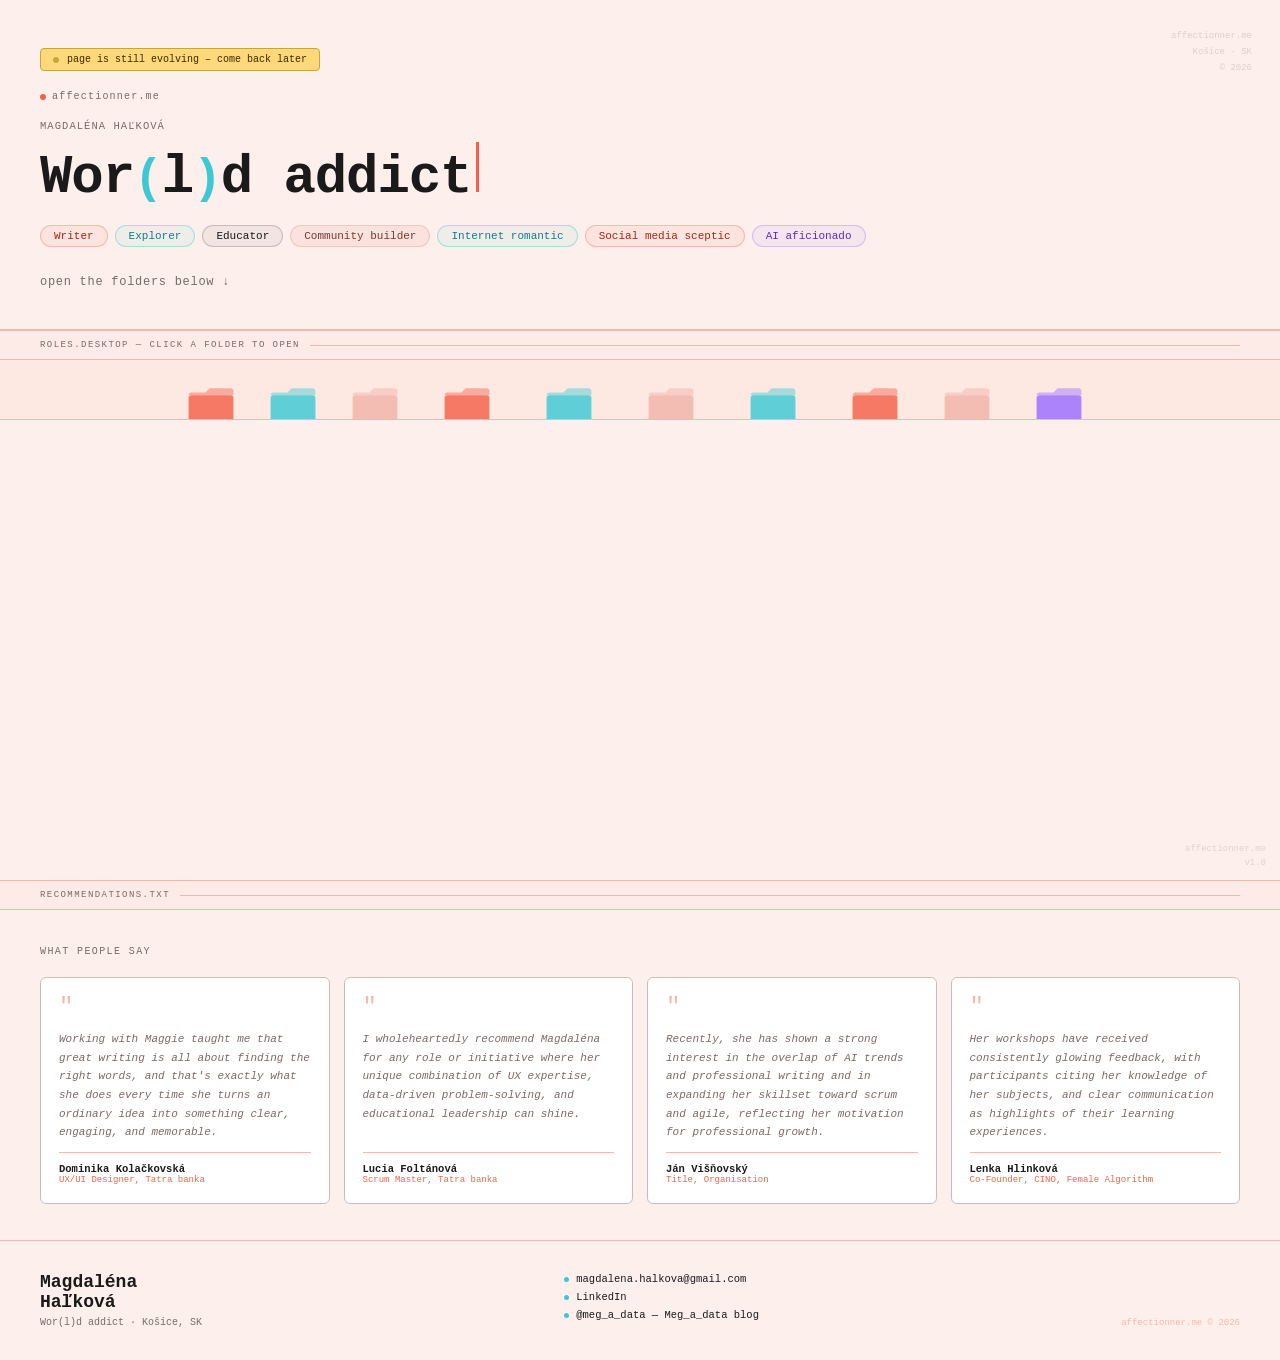
==== index.html @ f59d0485 "Add files via upload second commit" ====
<!DOCTYPE html>
<html lang="en">
<head>
<meta charset="UTF-8">
<meta name="viewport" content="width=device-width, initial-scale=1.0">
<title>Magdaléna Haľková — affectionner.me</title>
<link rel="stylesheet" href="style.css">
</head>
<body>

<!-- ============================================================
     HERO
     ─────────────────────────────────────────────────────────────
     EDIT: name, headline, pills, CTA text, email
     ============================================================ -->
<div class="hero">
  <div class="hero-deco">
    <!-- TOP-RIGHT CORNER TEXT — edit freely -->
    affectionner.me<br>
    Košice · SK<br>
    © 2026
  </div>


  <!-- WORK IN PROGRESS BANNER — remove this block when site is live -->
  <div style="
    display: inline-flex;
    align-items: center;
    gap: 8px;
    background: var(--yellow);
    border: 1px solid var(--yb);
    border-radius: 4px;
    padding: 5px 12px;
    font-size: 10px;
    color: #3A2800;
    margin-bottom: 20px;
    font-family: 'Courier New', monospace;
  ">
    <span style="animation: pulse 1.5s infinite; display:inline-block; width:6px; height:6px; background:#C4A83A; border-radius:50%;"></span>
    page is still evolving – come back later
  </div>
  <div class="hero-url">
    <span class="pulse"></span>
    affectionner.me <!-- EDIT: your URL -->
  </div>

  <div class="hero-name">Magdaléna Haľková</div> <!-- EDIT: your name -->

  <div class="hero-headline">
    <!-- EDIT: headline. Keep the (l) pattern or change it entirely -->
    Wor<span class="br">(</span>l<span class="br">)</span>d&nbsp;addict<span class="cursor"></span>
  </div>

  <div class="hero-roles">
    <!-- EDIT: add/remove/rename pills. Classes: pill-coral, pill-blue, pill-blush, pill-dark -->
    <span class="pill pill-coral">Writer</span>
    <span class="pill pill-blue">Explorer</span>
    <span class="pill pill-dark">Educator</span>
    <span class="pill pill-blush">Community builder</span>
    <span class="pill pill-blue">Internet romantic</span>
    <span class="pill pill-coral">Social media sceptic</span>
    <span class="pill" style="background:rgba(155,109,255,.08);color:#5B2FBE;border:1px solid rgba(155,109,255,.35);">AI aficionado</span>
  </div>

  <div style="margin-top:18px;font-size:12px;color:var(--muted);font-family:'Courier New',monospace;letter-spacing:.06em;">
    open the folders below ↓
  </div>
</div>


<!-- ============================================================
     ROLES DESKTOP
     ─────────────────────────────────────────────────────────────
     Each folder-btn in the sidebar opens a .win window.
     To add a role: copy one folder-btn + one .win block,
     give them matching id="btn-X" and id="win-X".
     ============================================================ -->
<div class="sec-label" id="desktop">roles.desktop — click a folder to open</div>
<div class="desktop">

  <!-- LEFT SIDEBAR — first 5 folders -->
  <div class="sidebar sidebar-left" id="sidebar">

    <button class="folder-btn" id="btn-writer" onclick="tog('writer')" aria-label="Open Writer window">
      <div class="folder-icon"><svg viewBox="0 0 36 30" fill="none"><path d="M2 8C2 6.9 2.9 6 4 6H14L17 3H32C33.1 3 34 3.9 34 5V8H2Z" fill="#F4614A" opacity=".45"/><rect x="2" y="8" width="32" height="19" rx="2" fill="#F4614A" opacity=".82"/></svg></div>
      <span class="folder-label">Writer</span>
    </button>

    <button class="folder-btn" id="btn-blogger" onclick="tog('blogger')" aria-label="Open Blogger window">
      <div class="folder-icon"><svg viewBox="0 0 36 30" fill="none"><path d="M2 8C2 6.9 2.9 6 4 6H14L17 3H32C33.1 3 34 3.9 34 5V8H2Z" fill="#3EC8D4" opacity=".45"/><rect x="2" y="8" width="32" height="19" rx="2" fill="#3EC8D4" opacity=".82"/></svg></div>
      <span class="folder-label">Blogger</span>
    </button>

    <button class="folder-btn" id="btn-lecturer" onclick="tog('lecturer')" aria-label="Open Lecturer window">
      <div class="folder-icon"><svg viewBox="0 0 36 30" fill="none"><path d="M2 8C2 6.9 2.9 6 4 6H14L17 3H32C33.1 3 34 3.9 34 5V8H2Z" fill="#F2B8B0" opacity=".55"/><rect x="2" y="8" width="32" height="19" rx="2" fill="#F2B8B0" opacity=".9"/></svg></div>
      <span class="folder-label">Lecturer</span>
    </button>

    <button class="folder-btn" id="btn-pm" onclick="tog('pm')" aria-label="Open Project Manager window">
      <div class="folder-icon"><svg viewBox="0 0 36 30" fill="none"><path d="M2 8C2 6.9 2.9 6 4 6H14L17 3H32C33.1 3 34 3.9 34 5V8H2Z" fill="#F4614A" opacity=".45"/><rect x="2" y="8" width="32" height="19" rx="2" fill="#F4614A" opacity=".82"/></svg></div>
      <span class="folder-label">Project Manager</span>
    </button>

    <button class="folder-btn" id="btn-community" onclick="tog('community')" aria-label="Open Community Manager window">
      <div class="folder-icon"><svg viewBox="0 0 36 30" fill="none"><path d="M2 8C2 6.9 2.9 6 4 6H14L17 3H32C33.1 3 34 3.9 34 5V8H2Z" fill="#3EC8D4" opacity=".45"/><rect x="2" y="8" width="32" height="19" rx="2" fill="#3EC8D4" opacity=".82"/></svg></div>
      <span class="folder-label">Community Manager</span>
    </button>


<button class="folder-btn" id="btn-events" onclick="tog('events')" aria-label="Open Event Organizer window">
      <div class="folder-icon"><svg viewBox="0 0 36 30" fill="none"><path d="M2 8C2 6.9 2.9 6 4 6H14L17 3H32C33.1 3 34 3.9 34 5V8H2Z" fill="#F2B8B0" opacity=".55"/><rect x="2" y="8" width="32" height="19" rx="2" fill="#F2B8B0" opacity=".9"/></svg></div>
      <span class="folder-label">Event Organizer</span>
    </button>
<button class="folder-btn" id="btn-internet" onclick="tog('internet')" aria-label="Open Internet Romantic window">
      <div class="folder-icon"><svg viewBox="0 0 36 30" fill="none"><path d="M2 8C2 6.9 2.9 6 4 6H14L17 3H32C33.1 3 34 3.9 34 5V8H2Z" fill="#3EC8D4" opacity=".45"/><rect x="2" y="8" width="32" height="19" rx="2" fill="#3EC8D4" opacity=".82"/></svg></div>
      <span class="folder-label">Internet Romantic</span>
    </button>
<button class="folder-btn" id="btn-hater" onclick="tog('hater')" aria-label="Open Social Media window">
      <div class="folder-icon"><svg viewBox="0 0 36 30" fill="none"><path d="M2 8C2 6.9 2.9 6 4 6H14L17 3H32C33.1 3 34 3.9 34 5V8H2Z" fill="#F4614A" opacity=".45"/><rect x="2" y="8" width="32" height="19" rx="2" fill="#F4614A" opacity=".82"/></svg></div>
      <span class="folder-label">Social Media 🙅</span>
    </button>
<button class="folder-btn" id="btn-explorer" onclick="tog('explorer')" aria-label="Open Explorer window">
      <div class="folder-icon"><svg viewBox="0 0 36 30" fill="none"><path d="M2 8C2 6.9 2.9 6 4 6H14L17 3H32C33.1 3 34 3.9 34 5V8H2Z" fill="#F2B8B0" opacity=".55"/><rect x="2" y="8" width="32" height="19" rx="2" fill="#F2B8B0" opacity=".9"/></svg></div>
      <span class="folder-label">Explorer</span>
    </button>
<button class="folder-btn" id="btn-ai" onclick="tog('ai')" aria-label="Open AI Aficionado window">
      <div class="folder-icon"><svg viewBox="0 0 36 30" fill="none"><path d="M2 8C2 6.9 2.9 6 4 6H14L17 3H32C33.1 3 34 3.9 34 5V8H2Z" fill="#9B6DFF" opacity=".45"/><rect x="2" y="8" width="32" height="19" rx="2" fill="#9B6DFF" opacity=".82"/></svg></div>
      <span class="folder-label">AI Aficionado</span>
    </button>

  </div><!-- /sidebar-left -->

  <!-- MOBILE PANEL: windows appear here on small screens -->
  <div id="mobile-panel"></div>

  <!-- DESKTOP AREA — windows are positioned here -->
  <div class="desktop-area" id="da">
    <div class="wallpaper-txt">affectionner.me<br>v1.0</div>

    <!-- ══════════════════════════════════════════════
         ROLE WINDOWS
         Each window: .win id="win-X" starts hidden.
         Edit: win-title, win-desc, entry blocks, tags.
         Position with style="left:Xpx;top:Ypx"
         ══════════════════════════════════════════════ -->

    <!-- WRITER -->
    <div class="win" id="win-writer" style="left:10px;top:10px;">
      <div class="win-chrome">
        <button class="wbtn wbtn-close" onclick="close_win('writer')" aria-label="Close"></button>
        <button class="wbtn wbtn-min" aria-label="Minimize"></button>
        <button class="wbtn wbtn-zoom" aria-label="Zoom"></button>
        <span class="win-title">writer.txt</span> <!-- EDIT filename -->
      </div>
      <div class="win-body">
        <div class="win-type">Text Document</div> <!-- EDIT file type label -->
        <div class="win-heading">writer.txt</div>
        <div class="win-desc">Words are my primary medium. BA in Journalism, MA in Information Management. From newsroom instincts to UX microcopy — I write things people actually read.</div> <!-- EDIT description -->
        <hr class="divider">
        <!-- ENTRY — copy this block to add more -->
        <div class="entry">
          <div class="entry-sub">Tatra banka &amp; Raiffeisen Bank International</div> <!-- EDIT org -->
          <div class="entry-title">UX Writer</div> <!-- EDIT role -->
          <div class="entry-date">Apr 2022 – Dec 2025</div> <!-- EDIT date -->
          <div class="entry-body">UX copy for mobile &amp; web apps across 13 countries in English and Slovak. Lokalise and Localazy.</div> <!-- EDIT detail -->
        </div>
        <hr class="divider">
        <div class="entry">
          <div class="entry-sub">Creative Industry Košice</div>
          <div class="entry-title">Copywriter</div>
          <div class="entry-date">2014 – 2016</div>
          <div class="entry-body">Social media and copy for a major creative hub in Košice.</div>
        </div>
        <hr class="divider">
        <div class="entry">
          <div class="entry-sub">Košice – European Capital of Culture</div>
          <div class="entry-title">Copywriter</div>
          <div class="entry-date">2013 – 2014</div>
          <div class="entry-body"></div>
        </div>
        <div class="tag-row">
          <!-- EDIT tags. Classes: tag-c (coral), tag-b (blue), tag-p (blush/pink) -->
          <span class="tag tag-c">Journalism BA</span>
          <span class="tag tag-b">Info Mgmt MA</span>
          <span class="tag tag-p">UX copy</span>
          <span class="tag tag-p">Localisation</span>
        </div>
      </div>
    </div>

    <!-- BLOGGER -->
    <div class="win" id="win-blogger" style="left:30px;top:14px;">
      <div class="win-chrome">
        <button class="wbtn wbtn-close" onclick="close_win('blogger')"></button>
        <button class="wbtn wbtn-min"></button>
        <button class="wbtn wbtn-zoom"></button>
        <span class="win-title">meg_a_data.html</span>
      </div>
      <div class="win-body">
        <div class="win-type">HTML Document</div>
        <div class="win-heading">meg_a_data.html</div>
        <div class="win-desc">I run Meg_a_data — a personal blog on internet history, social media, and tech sociology. Long-form thinking for people who still read long things.</div>
        <hr class="divider">
        <div class="entry">
          <div class="entry-sub">Personal blog</div>
          <div class="entry-title">Meg_a_data</div>
          <div class="entry-date">ongoing</div>
          <div class="entry-body">Internet history, social media critique, and tech sociology. Tumblr + Instagram @meg_a_data.</div>
        </div>
        <hr class="divider">
        <div class="entry">
          <div class="entry-sub">University of Žilina</div>
          <div class="entry-title">MA Thesis</div>
          <div class="entry-date">2020</div>
          <div class="entry-body">"Information literacy on social media among seniors"</div>
        </div>
        <hr class="divider">
        <div class="entry">
          <div class="entry-sub">Catholic University in Ružomberok</div>
          <div class="entry-title">BA Thesis</div>
          <div class="entry-date">2013</div>
          <div class="entry-body">"Educational aspects of amateur videos on the internet"</div>
        </div>
        <div class="tag-row">
          <span class="tag tag-c">Internet history</span>
          <span class="tag tag-b">Tech sociology</span>
          <span class="tag tag-p">Long-form</span>
        </div>
      </div>
    </div>

    <!-- LECTURER -->
    <div class="win" id="win-lecturer" style="left:50px;top:10px;">
      <div class="win-chrome">
        <button class="wbtn wbtn-close" onclick="close_win('lecturer')"></button>
        <button class="wbtn wbtn-min"></button>
        <button class="wbtn wbtn-zoom"></button>
        <span class="win-title">lecture.ppt</span>
      </div>
      <div class="win-body">
        <div class="win-type">Presentation</div>
        <div class="win-heading">lecture.ppt</div>
        <div class="win-desc">Workshops on digital citizenship, internet security, critical thinking, and digital wellbeing — from teenagers to seniors.</div>
        <hr class="divider">
        <div class="entry">
          <div class="entry-sub">Various institutions</div>
          <div class="entry-title">Digital citizenship workshops</div>
          <div class="entry-date">ongoing</div>
          <div class="entry-body">Internet security, critical thinking, and digital wellbeing for all age groups.</div>
        </div>
        <hr class="divider">
        <div class="entry">
          <div class="entry-sub">Tatra banka / RBI</div>
          <div class="entry-title">AI Ambassadors Program</div>
          <div class="entry-date">2022 – 2025</div>
          <div class="entry-body">Educating design teams on responsible AI practices and emerging tools and sharing best practices.</div>
        </div>
        <hr class="divider">
        <div class="entry">
          <div class="entry-sub">Workspace Europe, 14 universities</div>
          <div class="entry-title">Erasmus+ seminars</div>
          <div class="entry-date">2017 – 2018</div>
          <div class="entry-body">Information seminars within a consortium of 14 universities.</div>
        </div>
        <div class="tag-row">
          <span class="tag tag-c">Digital citizenship</span>
          <span class="tag tag-b">All ages</span>
          <span class="tag tag-p">AI literacy</span>
        </div>
      </div>
    </div>

    <!-- PROJECT MANAGER -->
    <div class="win" id="win-pm" style="left:70px;top:14px;">
      <div class="win-chrome">
        <button class="wbtn wbtn-close" onclick="close_win('pm')"></button>
        <button class="wbtn wbtn-min"></button>
        <button class="wbtn wbtn-zoom"></button>
        <span class="win-title">project.xml</span>
      </div>
      <div class="win-body">
        <div class="win-type">Structured Data</div>
        <div class="win-heading">project.xml</div>
        <div class="win-desc">I keep moving parts from flying apart. From creative industry programs to banking product teams.</div>
        <hr class="divider">
        <div class="entry">
          <div class="entry-sub">SIEA – Slovak Innovation and Energy Agency</div>
          <div class="entry-title">Project Manager</div>
          <div class="entry-date">Nov 2018 – Mar 2019</div>
          <div class="entry-body">Advised creative industry entrepreneurs, managed first-contact office.</div>
        </div>
        <hr class="divider">
        <div class="entry">
          <div class="entry-sub">Workspace Europe, Bratislava</div>
          <div class="entry-title">Project Assistant – Erasmus+</div>
          <div class="entry-date">Nov 2017 – Oct 2018</div>
          <div class="entry-body">Erasmus+ student mobility across 14 partner universities.</div>
        </div>
        <hr class="divider">
        <div class="entry">
          <div class="entry-sub">Tatra banka / RBI</div>
          <div class="entry-title">Onboarding Programme</div>
          <div class="entry-date">2022 – 2025</div>
          <div class="entry-body">Designed the process and ran onboarding for new UX team members.</div>
        </div>
        <hr class="divider">
        <div class="entry">
          <div class="entry-sub">Tatra banka / RBI</div>
          <div class="entry-title">Scrum Master back-up</div>
          <div class="entry-date">2022 – 2025</div>
          <div class="entry-body">Covering for main Scrum Master — responsible for sprint ceremonies and backlog.</div>
        </div>
        <div class="tag-row">
          <span class="tag tag-c">Erasmus+</span>
          <span class="tag tag-b">Creative industry</span>
          <span class="tag tag-p">Onboarding</span>
          <span class="tag tag-p">Scrum master</span>
        </div>
      </div>
    </div>

    <!-- COMMUNITY MANAGER -->
    <div class="win" id="win-community" style="left:10px;top:10px;">
      <div class="win-chrome">
        <button class="wbtn wbtn-close" onclick="close_win('community')"></button>
        <button class="wbtn wbtn-min"></button>
        <button class="wbtn wbtn-zoom"></button>
        <span class="win-title">community.json</span>
      </div>
      <div class="win-body">
        <div class="win-type">JSON Object</div>
        <div class="win-heading">community.json</div>
        <div class="win-desc">I love to be part of something bigger, where people meet and share. Currently Secretary of the Slovak User Experience Association and founder of Swing Dance Košice community.</div>
        <hr class="divider">
        <div class="entry">
          <div class="entry-sub">Slovak User Experience Association</div>
          <div class="entry-title">Secretary</div>
          <div class="entry-date">current</div>
          <div class="entry-body">Coordination, communications, and strategy for the Slovak UX community.</div>
        </div>
        <hr class="divider">
        <div class="entry">
          <div class="entry-sub">World Usability Day Slovakia</div>
          <div class="entry-title">Volunteer</div>
          <div class="entry-date">past</div>
          <div class="entry-body">Slovakia's biggest UX conference.</div>
        </div>
        <hr class="divider">
        <div class="entry">
          <div class="entry-sub">Tatra banka / RBI</div>
          <div class="entry-title">International designer community</div>
          <div class="entry-date">2022 – 2025</div>
          <div class="entry-body">Managed community of designers across 13 countries. Mentored interns.</div>
        </div>
        <hr class="divider">
        <div class="entry">
          <div class="entry-sub">Swing Dance Košice</div>
          <div class="entry-title">Founder &amp; Lindy Hop teacher</div>
          <div class="entry-date">ongoing</div>
          <div class="entry-body">Founded the Swing Dance community in Košice. Taught Lindy Hop for two years.</div>
        </div>
        <div class="tag-row">
          <span class="tag tag-c">Slovak UX Assoc.</span>
          <span class="tag tag-b">Community</span>
          <span class="tag tag-p">International</span>
          <span class="tag tag-p">Dance</span>
        </div>
      </div>
    </div>

    <!-- EVENT ORGANIZER -->
    <div class="win" id="win-events" style="left:30px;top:14px;">
      <div class="win-chrome">
        <button class="wbtn wbtn-close" onclick="close_win('events')"></button>
        <button class="wbtn wbtn-min"></button>
        <button class="wbtn wbtn-zoom"></button>
        <span class="win-title">events.cal</span>
      </div>
      <div class="win-body">
        <div class="win-type">Calendar File</div>
        <div class="win-heading">events.cal</div>
        <div class="win-desc">Good events feel effortless. They aren't. Five in-house conferences, community gatherings, workshops.</div>
        <hr class="divider">
        <div class="entry">
          <div class="entry-sub">Tatra banka / RBI</div>
          <div class="entry-title">In-house conferences ×5</div>
          <div class="entry-date">2022 – 2024</div>
          <div class="entry-body">Planned, organised, and hosted five internal conferences for 20+ international designers.</div>
        </div>
        <hr class="divider">
        <div class="entry">
          <div class="entry-sub">Slovak UX Association</div>
          <div class="entry-title">World Usability Day</div>
          <div class="entry-date">ongoing</div>
          <div class="entry-body">Organiser and volunteer for Slovakia's biggest UX conference.</div>
        </div>
        <hr class="divider">
        <div class="entry">
          <div class="entry-sub">Various</div>
          <div class="entry-title">Host</div>
          <div class="entry-date">2022 – 2025</div>
          <div class="entry-body">Hosting on various occasions such as Košice International Film Festival and literature festival Mesiac Autorského čítania.</div>
        </div>
        <hr class="divider">
        <div class="entry">
          <div class="entry-sub">Various</div>
          <div class="entry-title">Volunteer</div>
          <div class="entry-date">2010 – 2023</div>
          <div class="entry-body">Volunteering from a young age at festivals such as Pohoda or Leto v Parku, and organising conferences like TEDx and Engage.</div>
        </div>
        <div class="tag-row">
          <span class="tag tag-c">Conference</span>
          <span class="tag tag-b">Hosting</span>
          <span class="tag tag-p">Workshops</span>
          <span class="tag tag-p">5 events / 2 yrs / 3 cities</span>
        </div>
      </div>
    </div>

    <!-- INTERNET ROMANTIC -->
    <div class="win" id="win-internet" style="left:50px;top:10px;">
      <div class="win-chrome">
        <button class="wbtn wbtn-close" onclick="close_win('internet')"></button>
        <button class="wbtn wbtn-min"></button>
        <button class="wbtn wbtn-zoom"></button>
        <span class="win-title">internet.url</span>
      </div>
      <div class="win-body">
        <div class="win-type">Bookmark</div>
        <div class="win-heading">internet.url</div>
        <div class="win-desc">I grew up on the early web and never really left. I believed in the internet before the platforms happened to it.</div>
        <hr class="divider">
        <div class="entry">
          <div class="entry-sub">Personal project</div>
          <div class="entry-title">Meg_a_data blog</div>
          <div class="entry-date">ongoing</div>
          <div class="entry-body">Writing about what the web was, what it became, and what it could still be.</div>
        </div>
        <hr class="divider">
        <div class="entry">
          <div class="entry-sub">Charles University, Prague (Erasmus)</div>
          <div class="entry-title">New Media Studies</div>
          <div class="entry-date">2019 – 2020</div>
          <div class="entry-body">Studied new media theory at one of the leading departments in Central Europe.</div>
        </div>
        <hr class="divider">
        <div class="entry">
          <div class="entry-sub">Currently reading</div>
          <div class="entry-title"></div>
          <div class="entry-date"></div>
          <div class="entry-body">How to Save the Internet by Nick Clegg · Život v době robotů by D. Vavruška · Sociálne siete musia byť zrušené by Samo Marec · Careless People by Sarah Wynn-Williams</div>
        </div>
        <div class="tag-row">
          <span class="tag tag-b">Early web</span>
          <span class="tag tag-c">New media theory</span>
          <span class="tag tag-p">Digital culture</span>
        </div>
      </div>
    </div>

    <!-- SOCIAL MEDIA HATER -->
    <div class="win" id="win-hater" style="left:70px;top:14px;">
      <div class="win-chrome">
        <button class="wbtn wbtn-close" onclick="close_win('hater')"></button>
        <button class="wbtn wbtn-min"></button>
        <button class="wbtn wbtn-zoom"></button>
        <span class="win-title">sm_curious.log</span>
      </div>
      <div class="win-body">
        <div class="win-type">Error Log</div>
        <div class="win-heading">no_thanks.log</div>
        <div class="win-desc">I study social media so you don't have to suffer through it blindly. Critic, educator, reluctant participant, digital detox pioneer.</div>
        <hr class="divider">
        <div class="entry">
          <div class="entry-sub">Digital wellbeing programme</div>
          <div class="entry-title">Critical thinking workshops</div>
          <div class="entry-date">ongoing</div>
          <div class="entry-body">Teaching audiences from teens to seniors to navigate platforms with intention.</div>
        </div>
        <hr class="divider">
        <div class="entry">
          <div class="entry-sub">University of Žilina</div>
          <div class="entry-title">MA thesis</div>
          <div class="entry-date">2020</div>
          <div class="entry-body">"Information literacy on social media among seniors"</div>
        </div>
        <hr class="divider">
        <div class="entry">
          <div class="entry-sub">CIKE + Workspace Europe</div>
          <div class="entry-title">Social media manager (reformed)</div>
          <div class="entry-date">2013 – 2018</div>
          <div class="entry-body">Built social presences before deciding it needed more criticism than content.</div>
        </div>
        <div class="tag-row">
          <span class="tag tag-c">Platform critique</span>
          <span class="tag tag-b">Digital wellbeing</span>
          <span class="tag tag-p">Media literacy</span>
        </div>
      </div>
    </div>

    <!-- EXPLORER -->
    <div class="win" id="win-explorer" style="left:10px;top:10px;">
      <div class="win-chrome">
        <button class="wbtn wbtn-close" onclick="close_win('explorer')"></button>
        <button class="wbtn wbtn-min"></button>
        <button class="wbtn wbtn-zoom"></button>
        <span class="win-title">wor(l)d.sh</span>
      </div>
      <div class="win-body">
        <div class="win-type">Shell Script</div>
        <div class="win-heading">config.sh</div>
        <div class="win-desc">I live between the technical and the human. I translate between people and systems — and I enjoy reading documentation.</div>
        <hr class="divider">
        <div class="entry">
          <div class="entry-sub">Tatra banka / RBI</div>
          <div class="entry-title">UX Writer – mobile &amp; web apps</div>
          <div class="entry-date">2022 – 2025</div>
          <div class="entry-body">iOS, Android, and web apps for banking across 13 countries.</div>
        </div>
        <hr class="divider">
        <div class="entry">
          <div class="entry-sub">Lokalise &amp; Localazy</div>
          <div class="entry-title">Localisation tooling</div>
          <div class="entry-date">2022 – 2025</div>
          <div class="entry-body">Content localisation into multiple languages.</div>
        </div>
        <hr class="divider">
        <div class="entry">
          <div class="entry-sub">RBI</div>
          <div class="entry-title">AI Ambassadors Program</div>
          <div class="entry-date">2022 – 2025</div>
          <div class="entry-body">Tracking and communicating AI tools and best practices to the design team.</div>
        </div>
        <div class="tag-row">
          <span class="tag tag-c">Lokalise</span>
          <span class="tag tag-b">iOS/Android</span>
          <span class="tag tag-p">AI tools</span>
          <span class="tag tag-p">Documentation</span>
        </div>
      </div>
    </div>



    <!-- AI AFICIONADO -->
    <div class="win" id="win-ai" style="left:30px;top:14px;">
      <div class="win-chrome">
        <button class="wbtn wbtn-close" onclick="close_win('ai')" aria-label="Close"></button>
        <button class="wbtn wbtn-min" aria-label="Minimize"></button>
        <button class="wbtn wbtn-zoom" aria-label="Zoom"></button>
        <span class="win-title">ai_aficionado.exe</span>
      </div>
      <div class="win-body">
        <div class="win-type">Executable</div>
        <div class="win-heading">ai_aficionado.exe</div>
        <div class="win-desc">I explore AI not just as a tool but as a cultural shift. From responsible use to creative experimentation — I help people understand what AI actually means for their lives and work.</div>
        <hr class="divider">
        <div class="entry">
          <div class="entry-sub">Tatra banka / RBI</div>
          <div class="entry-title">AI Ambassadors Program</div>
          <div class="entry-date">2022 – 2025</div>
          <div class="entry-body">Member responsible for tracking new AI tools and best practices for a team of 20+ international designers.</div>
        </div>
        <hr class="divider">
        <div class="entry">
          <div class="entry-sub">Workshops & lectures</div>
          <div class="entry-title">AI literacy for all ages</div>
          <div class="entry-date">ongoing</div>
          <div class="entry-body">Teaching critical AI literacy — what it can do, what it can't, and why that matters — to audiences from students to seniors.</div>
        </div>
        <hr class="divider">
        <div class="entry">
          <div class="entry-sub">Personal interests</div>
          <div class="entry-title">Currently exploring</div>
          <div class="entry-date">2026</div>
          <div class="entry-body">Generative AI tools, AI ethics, and the intersection of AI with digital culture and internet sociology. Working towards Google and Anthropic certificates.</div>
        </div>
        <div class="tag-row">
          <span class="tag" style="background:rgba(155,109,255,.1);color:#5B2FBE;border:1px solid rgba(155,109,255,.35);">AI literacy</span>
          <span class="tag" style="background:rgba(155,109,255,.1);color:#5B2FBE;border:1px solid rgba(155,109,255,.35);">Ethics</span>
          <span class="tag" style="background:rgba(155,109,255,.1);color:#5B2FBE;border:1px solid rgba(155,109,255,.35);">Generative AI</span>
          <span class="tag" style="background:rgba(155,109,255,.1);color:#5B2FBE;border:1px solid rgba(155,109,255,.35);">Digital culture</span>
        </div>
      </div>
    </div>

    <!-- ══ IMAGE WINDOWS ══ -->

    <div class="img-win" id="img-writer" style="left:325px;top:10px;">
      <div class="win-chrome">
        <button class="wbtn wbtn-close" onclick="close_img('writer')" aria-label="Close"></button>
        <button class="wbtn wbtn-min" aria-label="Minimize"></button>
        <button class="wbtn wbtn-zoom" aria-label="Zoom"></button>
        <span class="win-title">writer.png</span>
      </div>
      <img src="[data-uri]" alt="writer character illustration">
    </div>

    <div class="img-win" id="img-blogger" style="left:345px;top:14px;">
      <div class="win-chrome">
        <button class="wbtn wbtn-close" onclick="close_img('blogger')" aria-label="Close"></button>
        <button class="wbtn wbtn-min" aria-label="Minimize"></button>
        <button class="wbtn wbtn-zoom" aria-label="Zoom"></button>
        <span class="win-title">blogger.png</span>
      </div>
      <img src="[data-uri]" alt="blogger character illustration">
    </div>

    <div class="img-win" id="img-lecturer" style="left:365px;top:10px;">
      <div class="win-chrome">
        <button class="wbtn wbtn-close" onclick="close_img('lecturer')" aria-label="Close"></button>
        <button class="wbtn wbtn-min" aria-label="Minimize"></button>
        <button class="wbtn wbtn-zoom" aria-label="Zoom"></button>
        <span class="win-title">educator.png</span>
      </div>
      <img src="[data-uri]" alt="lecturer character illustration">
    </div>

    <div class="img-win" id="img-pm" style="left:385px;top:14px;">
      <div class="win-chrome">
        <button class="wbtn wbtn-close" onclick="close_img('pm')" aria-label="Close"></button>
        <button class="wbtn wbtn-min" aria-label="Minimize"></button>
        <button class="wbtn wbtn-zoom" aria-label="Zoom"></button>
        <span class="win-title">pm.png</span>
      </div>
      <img src="[data-uri]" alt="pm character illustration">
    </div>

    <div class="img-win" id="img-community" style="left:325px;top:10px;">
      <div class="win-chrome">
        <button class="wbtn wbtn-close" onclick="close_img('community')" aria-label="Close"></button>
        <button class="wbtn wbtn-min" aria-label="Minimize"></button>
        <button class="wbtn wbtn-zoom" aria-label="Zoom"></button>
        <span class="win-title">community.png</span>
      </div>
      <img src="[data-uri]" alt="community character illustration">
    </div>

    <div class="img-win" id="img-events" style="left:345px;top:14px;">
      <div class="win-chrome">
        <button class="wbtn wbtn-close" onclick="close_img('events')" aria-label="Close"></button>
        <button class="wbtn wbtn-min" aria-label="Minimize"></button>
        <button class="wbtn wbtn-zoom" aria-label="Zoom"></button>
        <span class="win-title">events.png</span>
      </div>
      <img src="[data-uri]" alt="events character illustration">
    </div>

    <div class="img-win" id="img-internet" style="left:365px;top:10px;">
      <div class="win-chrome">
        <button class="wbtn wbtn-close" onclick="close_img('internet')" aria-label="Close"></button>
        <button class="wbtn wbtn-min" aria-label="Minimize"></button>
        <button class="wbtn wbtn-zoom" aria-label="Zoom"></button>
        <span class="win-title">internet.png</span>
      </div>
      <img src="[data-uri]" alt="internet character illustration">
    </div>

    <div class="img-win" id="img-hater" style="left:385px;top:14px;">
      <div class="win-chrome">
        <button class="wbtn wbtn-close" onclick="close_img('hater')" aria-label="Close"></button>
        <button class="wbtn wbtn-min" aria-label="Minimize"></button>
        <button class="wbtn wbtn-zoom" aria-label="Zoom"></button>
        <span class="win-title">hater.png</span>
      </div>
      <img src="[data-uri]" alt="hater character illustration">
    </div>

    <div class="img-win" id="img-explorer" style="left:325px;top:10px;">
      <div class="win-chrome">
        <button class="wbtn wbtn-close" onclick="close_img('explorer')" aria-label="Close"></button>
        <button class="wbtn wbtn-min" aria-label="Minimize"></button>
        <button class="wbtn wbtn-zoom" aria-label="Zoom"></button>
        <span class="win-title">explorer.png</span>
      </div>
      <img src="[data-uri]" alt="explorer character illustration">
    </div>


    <div class="img-win" id="img-ai" style="left:345px;top:14px;">
      <div class="win-chrome">
        <button class="wbtn wbtn-close" onclick="close_img('ai')" aria-label="Close"></button>
        <button class="wbtn wbtn-min" aria-label="Minimize"></button>
        <button class="wbtn wbtn-zoom" aria-label="Zoom"></button>
        <span class="win-title">ai_aficionado.png</span>
      </div>
      <img src="[data-uri]" alt="AI Aficionado pixel art character">
    </div>


  </div><!-- /desktop-area -->
</div><!-- /desktop -->


<!-- ============================================================
     RECOMMENDATIONS
     ─────────────────────────────────────────────────────────────
     EDIT: name, title, org, quote for each card.
     Add more .rec-card blocks as needed.
     ============================================================ -->
<div class="sec-label">recommendations.txt</div>
<div class="section">
  <div class="section-title">what people say</div>
  <div style="display:grid;grid-template-columns:repeat(auto-fit,minmax(220px,1fr));gap:14px;">

    <!-- RECOMMENDATION CARD — copy this block to add more -->
    <div style="background:white;border:1px solid var(--wb);border-radius:6px;padding:18px;display:flex;flex-direction:column;gap:10px;">
      <div style="font-size:24px;color:var(--blush);line-height:1;">"</div>
      <div style="font-size:11px;color:var(--muted);line-height:1.7;font-style:italic;">
        Working with Maggie taught me that great writing is all about finding the right words, and that's exactly what she does every time she turns an ordinary idea into something clear, engaging, and memorable.
      </div>
      <div style="margin-top:auto;padding-top:10px;border-top:1px solid var(--blush);">
        <div style="font-size:10.5px;font-weight:bold;color:var(--dark);">Dominika Kolačkovská</div>
        <div style="font-size:9px;color:var(--coral);">UX/UI Designer, Tatra banka</div>
      </div>
    </div>

    <div style="background:white;border:1px solid var(--wb);border-radius:6px;padding:18px;display:flex;flex-direction:column;gap:10px;">
      <div style="font-size:24px;color:var(--blush);line-height:1;">"</div>
      <div style="font-size:11px;color:var(--muted);line-height:1.7;font-style:italic;">
        I wholeheartedly recommend Magdaléna for any role or initiative where her unique combination of UX expertise, data-driven problem-solving, and educational leadership can shine.
      </div>
      <div style="margin-top:auto;padding-top:10px;border-top:1px solid var(--blush);">
        <div style="font-size:10.5px;font-weight:bold;color:var(--dark);">Lucia Foltánová</div>
        <div style="font-size:9px;color:var(--coral);">Scrum Master, Tatra banka</div>
      </div>
    </div>

    <div style="background:white;border:1px solid var(--wb);border-radius:6px;padding:18px;display:flex;flex-direction:column;gap:10px;">
      <div style="font-size:24px;color:var(--blush);line-height:1;">"</div>
      <div style="font-size:11px;color:var(--muted);line-height:1.7;font-style:italic;">
        Recently, she has shown a strong interest in the overlap of AI trends and professional writing and in expanding her skillset toward scrum and agile, reflecting her motivation for professional growth.
      </div>
      <div style="margin-top:auto;padding-top:10px;border-top:1px solid var(--blush);">
        <div style="font-size:10.5px;font-weight:bold;color:var(--dark);">Ján Višňovský</div>
        <div style="font-size:9px;color:var(--coral);">Title, Organisation</div>
      </div>
    </div>

    <div style="background:white;border:1px solid var(--wb);border-radius:6px;padding:18px;display:flex;flex-direction:column;gap:10px;">
      <div style="font-size:24px;color:var(--blush);line-height:1;">"</div>
      <div style="font-size:11px;color:var(--muted);line-height:1.7;font-style:italic;">
        Her workshops have received consistently glowing feedback, with participants citing her knowledge of her subjects, and clear communication as highlights of their learning experiences.
      </div>
      <div style="margin-top:auto;padding-top:10px;border-top:1px solid var(--blush);">
        <div style="font-size:10.5px;font-weight:bold;color:var(--dark);">Lenka Hlinková</div>
        <div style="font-size:9px;color:var(--coral);">Co-Founder, CINO, Female Algorithm</div>
      </div>
    </div>

  </div>
</div>


<!-- ============================================================
     FOOTER
     ─────────────────────────────────────────────────────────────
     EDIT: name, tagline, links (replace # with real URLs)
     ============================================================ -->
<div class="footer">
  <div>
    <div class="footer-name">Magdaléna<br>Haľková</div> <!-- EDIT name -->
    <div class="footer-tagline">Wor(l)d addict · Košice, SK</div> <!-- EDIT tagline -->
  </div>
  <div class="footer-links">
    <span style="font-size:10.5px;color:var(--dark);display:flex;align-items:center;gap:7px;">
      <span class="footer-dot"></span>magdalena.halkova@gmail.com
    </span>
    <a class="footer-link" href="https://www.linkedin.com/in/affectionner/" target="_blank" rel="noopener">
      <span class="footer-dot"></span>LinkedIn
    </a>
    <a class="footer-link" href="https://www.instagram.com/meg_a_data/" target="_blank" rel="noopener">
      <span class="footer-dot"></span>@meg_a_data — Meg_a_data blog
    </a>
  </div>
  <div class="footer-copy">affectionner.me © 2026</div> <!-- EDIT year -->
</div>


<!-- ============================================================
     JAVASCRIPT — drag logic, window toggle
     You shouldn't need to edit this unless adding new windows.
     ============================================================ -->

<script src="script.js"></script>
</body>
</html>
---- style.css ----
/* =============================================
     AFFECTIONNER.ME — EDIT GUIDE
     ─────────────────────────────────────────────
     Colors:
       --coral  #F4614A  primary accent
       --blue   #3EC8D4  secondary accent
       --blush  #F2B8B0  soft pink
       --cream  #FDF0EC  background
       --dark   #1A1A1A  text
       --muted  #7A6A66  secondary text
     ============================================= */

  :root {
    --coral:  #F4614A;
    --blue:   #3EC8D4;
    --blush:  #F2B8B0;
    --cream:  #FDF0EC;
    --dark:   #1A1A1A;
    --muted:  #7A6A66;
    --wc:     #E8E2DE;
    --wb:     #C8BDB9;
    --yellow: #FFD87A;
    --yb:     #C4A83A;
  }

  * { box-sizing: border-box; margin: 0; padding: 0; }

  body {
    background: var(--cream);
    font-family: 'Courier New', Courier, monospace;
    color: var(--dark);
  }

  /* ─── UTILITIES ─── */
  .sec-label {
    padding: 9px 40px;
    font-size: 9px;
    letter-spacing: .16em;
    text-transform: uppercase;
    color: var(--muted);
    background: rgba(242,184,176,.1);
    border-top: 1px solid var(--blush);
    border-bottom: 1px solid var(--blush);
    display: flex;
    align-items: center;
    gap: 10px;
  }
  .sec-label::after {
    content: '';
    flex: 1;
    height: 1px;
    background: var(--blush);
  }
  .section {
    padding: 36px 40px;
    border-bottom: 1px solid var(--blush);
  }
  .section-title {
    font-size: 10px;
    letter-spacing: .14em;
    text-transform: uppercase;
    color: var(--muted);
    margin-bottom: 20px;
  }

  /* ─── HERO ─── */
  .hero {
    padding: 48px 40px 40px;
    border-bottom: 1px solid var(--blush);
    position: relative;
    overflow: hidden;
  }
  .hero-deco {
    position: absolute;
    right: 28px;
    top: 28px;
    font-size: 9px;
    color: rgba(26,26,26,.15);
    text-align: right;
    line-height: 1.8;
    pointer-events: none;
  }
  .hero-url {
    font-size: 10px;
    color: var(--muted);
    letter-spacing: .12em;
    margin-bottom: 18px;
    display: flex;
    align-items: center;
    gap: 6px;
  }
  .pulse {
    width: 6px; height: 6px;
    background: var(--coral);
    border-radius: 50%;
    display: inline-block;
    animation: pulse 2s infinite;
  }
  @keyframes pulse { 0%,100%{opacity:1} 50%{opacity:.3} }

  .hero-name {
    font-size: 10.5px;
    color: var(--muted);
    letter-spacing: .1em;
    text-transform: uppercase;
    margin-bottom: 10px;
  }
  .hero-headline {
    font-size: 54px;
    font-weight: bold;
    color: var(--dark);
    line-height: 1.0;
    letter-spacing: -.02em;
    margin-bottom: 6px;
    display: flex;
    align-items: baseline;
    flex-wrap: wrap;
  }
  .hero-headline .br { color: var(--blue); font-size: 48px; }
  .cursor {
    display: inline-block;
    width: 3px; height: 50px;
    background: var(--coral);
    margin-left: 5px;
    vertical-align: middle;
    animation: blink 1s step-end infinite;
  }
  @keyframes blink { 0%,100%{opacity:1} 50%{opacity:0} }

  .hero-roles {
    display: flex;
    flex-wrap: wrap;
    gap: 7px;
    margin-top: 20px;
    margin-bottom: 28px;
  }
  .pill {
    font-size: 11px;
    padding: 4px 13px;
    border-radius: 20px;
    border: 1px solid;
    font-family: 'Courier New', monospace;
    cursor: default;
    transition: transform .15s;
  }
  .pill:hover { transform: translateY(-1px); }
  .pill-coral { background: rgba(244,97,74,.08);  color: #9A2C18; border-color: rgba(244,97,74,.35); }
  .pill-blue  { background: rgba(62,200,212,.08);  color: #1A7A82; border-color: rgba(62,200,212,.4); }
  .pill-blush { background: rgba(242,184,176,.22); color: #7A3830; border-color: rgba(242,184,176,.7); }
  .pill-dark  { background: rgba(26,26,26,.05);    color: var(--dark); border-color: rgba(26,26,26,.2); }

  .hero-cta {
    display: flex;
    align-items: center;
    gap: 12px;
    flex-wrap: wrap;
  }
  .btn {
    font-family: 'Courier New', monospace;
    font-size: 11px;
    padding: 9px 20px;
    border-radius: 4px;
    cursor: pointer;
    border: 1px solid;
    transition: all .15s;
    text-decoration: none;
    display: inline-block;
  }
  .btn-primary   { background: var(--coral); color: white; border-color: var(--coral); }
  .btn-primary:hover { background: #d94d38; }
  .btn-secondary { background: transparent; color: var(--dark); border-color: rgba(26,26,26,.25); }
  .btn-secondary:hover { background: rgba(26,26,26,.05); }
  .hero-email { font-size: 10px; color: var(--muted); }

  /* ─── DESKTOP ─── */
  .desktop {
    display: flex;
    height: 520px;
    position: relative;
    overflow: hidden;
  }
  .sidebar {
    width: 100%;
    background: rgba(244,97,74,.06);
    border-bottom: 1px solid var(--blush);
    padding: 14px 20px;
    display: flex;
    flex-direction: row;
    flex-wrap: wrap;
    justify-content: center;
    gap: 6px;
    z-index: 20;
    overflow-x: auto;
  }
  .sidebar-left {
    /* single top bar — no extra border needed */
  }
  .folder-btn {
    display: flex;
    flex-direction: column;
    align-items: center;
    gap: 5px;
    padding: 10px 8px;
    cursor: pointer;
    border: none;
    background: transparent;
    border-radius: 8px;
    margin: 0 4px;
    transition: background .15s, transform .12s;
    font-family: 'Courier New', monospace;
    min-width: 64px;
  }
  .folder-btn:hover { background: rgba(244,97,74,.15); transform: translateY(-2px); }
  .folder-btn.active { background: rgba(244,97,74,.28); }
  .folder-icon { width: 52px; height: 42px; }
  .folder-icon svg { width: 100%; height: 100%; }
  .folder-label { font-size: 10px; color: var(--dark); text-align: center; line-height: 1.3; max-width: 72px; }

  .desktop { flex-direction: column; }
  .desktop-area { width: 100%; min-height: 460px; position: relative; overflow: hidden; }
  .wallpaper-txt {
    position: absolute;
    bottom: 10px; right: 14px;
    font-size: 9px;
    color: rgba(26,26,26,.13);
    text-align: right;
    line-height: 1.5;
    pointer-events: none;
  }

  /* ─── WINDOWS ─── */
  .win {
    position: absolute;
    background: white;
    border: 1px solid var(--wb);
    border-radius: 6px;
    box-shadow: 6px 10px 28px rgba(0,0,0,.15);
    width: 305px;
    display: none;
    z-index: 5;
  }
  .win.show { display: block; }
  .win-chrome {
    background: var(--wc);
    border-bottom: 1px solid var(--wb);
    border-radius: 5px 5px 0 0;
    padding: 6px 10px;
    display: flex;
    align-items: center;
    gap: 7px;
    user-select: none;
    cursor: grab;
  }
  .win-chrome:active { cursor: grabbing; }
  .wbtn { width: 11px; height: 11px; border-radius: 50%; border: none; cursor: pointer; flex-shrink: 0; }
  .wbtn-close { background: var(--coral); }
  .wbtn-min   { background: var(--yellow); }
  .wbtn-zoom  { background: var(--blue); }
  .win-title  { font-size: 10px; color: var(--muted); flex: 1; text-align: center; font-family: 'Courier New', monospace; }

  .win-body { padding: 12px 14px 14px; max-height: 290px; overflow-y: auto; }
  .win-type { font-size: 8px; color: var(--muted); letter-spacing: .08em; text-transform: uppercase; margin-bottom: 3px; }
  .win-heading { font-size: 13px; color: var(--dark); font-weight: bold; margin-bottom: 6px; }
  .win-desc { font-size: 10.5px; color: var(--muted); line-height: 1.6; margin-bottom: 8px; }
  .divider { border: none; border-top: 1px solid var(--blush); margin: 7px 0; }
  .entry { margin-bottom: 7px; }
  .entry-sub  { font-size: 9px; color: var(--coral); margin-bottom: 1px; }
  .entry-title { font-size: 10.5px; font-weight: bold; color: var(--dark); }
  .entry-date { font-size: 9px; color: var(--muted); }
  .entry-body { font-size: 10px; color: #666; line-height: 1.5; margin-top: 2px; }
  .tag-row { display: flex; flex-wrap: wrap; gap: 4px; margin-top: 7px; }
  .tag { font-size: 9px; padding: 2px 7px; border-radius: 3px; font-family: 'Courier New', monospace; }
  .tag-c { background: rgba(244,97,74,.1);  color: #9A2C18; border: 1px solid rgba(244,97,74,.28); }
  .tag-b { background: rgba(62,200,212,.1);  color: #1A7A82; border: 1px solid rgba(62,200,212,.3); }
  .tag-p { background: rgba(242,184,176,.22); color: #7A3830; border: 1px solid rgba(242,184,176,.55); }

  /* ─── STICKY NOTE ─── */
  .sticky {
    background: var(--yellow);
    border: 1px solid var(--yb);
    border-radius: 3px;
    padding: 10px 12px;
    font-size: 10px;
    color: #3A2800;
    line-height: 1.6;
    position: absolute;
    z-index: 6;
    cursor: grab;
  }
  .sticky:active { cursor: grabbing; }
  .sticky-header {
    height: 13px;
    background: rgba(0,0,0,.08);
    margin: -10px -12px 8px -12px;
    border-radius: 2px 2px 0 0;
    display: flex;
    align-items: center;
    padding: 0 6px;
  }
  .sticky-dot { width: 7px; height: 7px; background: rgba(0,0,0,.18); border-radius: 50%; }
  .quote-block {
    font-size: 9px;
    font-style: italic;
    color: #6A4E00;
    border-left: 2px solid var(--yb);
    padding-left: 6px;
    margin-top: 6px;
    line-height: 1.5;
  }

  /* ─── SELECTED WORK ─── */
  .work-grid {
    display: grid;
    grid-template-columns: repeat(auto-fit, minmax(185px, 1fr));
    gap: 14px;
  }
  .work-card {
    background: white;
    border: 1px solid var(--wb);
    border-radius: 6px;
    padding: 16px;
    transition: transform .15s, box-shadow .15s;
    text-decoration: none;
    display: block;
    color: inherit;
  }
  .work-card:hover { transform: translateY(-2px); box-shadow: 4px 8px 20px rgba(0,0,0,.1); }
  .work-card-type { font-size: 8.5px; color: var(--muted); letter-spacing: .1em; text-transform: uppercase; margin-bottom: 5px; }
  .work-card-title { font-size: 13px; font-weight: bold; color: var(--dark); margin-bottom: 3px; line-height: 1.3; }
  .work-card-org   { font-size: 10px; color: var(--coral); margin-bottom: 8px; }
  .work-card-desc  { font-size: 10px; color: var(--muted); line-height: 1.5; }
  .work-card-tag   { display: inline-block; font-size: 8.5px; padding: 2px 7px; border-radius: 3px; margin-top: 10px; background: rgba(62,200,212,.1); color: #1A7A82; border: 1px solid rgba(62,200,212,.3); }
  .work-placeholder {
    border: 1px dashed var(--blush);
    border-radius: 6px;
    padding: 16px;
    display: flex;
    flex-direction: column;
    align-items: center;
    justify-content: center;
    min-height: 120px;
    color: var(--blush);
    font-size: 10px;
    gap: 7px;
    cursor: pointer;
    transition: background .15s;
  }
  .work-placeholder:hover { background: rgba(242,184,176,.1); }

  /* ─── CERTIFICATES ─── */
  .cert-grid {
    display: grid;
    grid-template-columns: repeat(auto-fit, minmax(160px, 1fr));
    gap: 12px;
  }
  .cert-card {
    background: white;
    border: 1px solid var(--wb);
    border-radius: 6px;
    padding: 14px;
    display: flex;
    gap: 11px;
    align-items: flex-start;
  }
  .cert-icon {
    width: 30px; height: 30px;
    border-radius: 4px;
    flex-shrink: 0;
    display: flex;
    align-items: center;
    justify-content: center;
    font-size: 14px;
  }
  .ci-coral { background: rgba(244,97,74,.12); }
  .ci-blue  { background: rgba(62,200,212,.12); }
  .ci-blush { background: rgba(242,184,176,.3); }
  .cert-title  { font-size: 10.5px; font-weight: bold; color: var(--dark); line-height: 1.3; margin-bottom: 2px; }
  .cert-issuer { font-size: 9px; color: var(--coral); margin-bottom: 2px; }
  .cert-date   { font-size: 9px; color: var(--muted); }
  .cert-placeholder {
    border: 1px dashed var(--blush);
    border-radius: 6px;
    padding: 14px;
    display: flex;
    align-items: center;
    justify-content: center;
    color: var(--blush);
    font-size: 10px;
    gap: 6px;
    cursor: pointer;
    min-height: 60px;
    transition: background .15s;
  }
  .cert-placeholder:hover { background: rgba(242,184,176,.1); }

  /* ─── GALLERY ─── */
  .gallery-grid {
    display: grid;
    grid-template-columns: repeat(4, 1fr);
    gap: 10px;
  }
  .g-slot {
    aspect-ratio: 1;
    border-radius: 6px;
    overflow: hidden;
    position: relative;
  }
  .g-slot.featured { grid-column: span 2; grid-row: span 2; }
  .g-inner {
    width: 100%; height: 100%;
    border: 1px dashed var(--blush);
    border-radius: 6px;
    display: flex;
    flex-direction: column;
    align-items: center;
    justify-content: center;
    gap: 5px;
    color: var(--blush);
    font-size: 9px;
    background: white;
    transition: background .15s;
    cursor: pointer;
  }
  .g-inner:hover { background: rgba(242,184,176,.1); }
  /* When slot has a real image, use this pattern:
     <div class="g-slot featured">
       <img src="your-photo.jpg" alt="Description" style="width:100%;height:100%;object-fit:cover;border-radius:6px;">
     </div>
  */

  /* ─── FOOTER ─── */
  .footer {
    padding: 32px 40px;
    display: flex;
    align-items: flex-start;
    justify-content: space-between;
    flex-wrap: wrap;
    gap: 20px;
  }
  .footer-name { font-size: 18px; font-weight: bold; color: var(--dark); line-height: 1.1; margin-bottom: 4px; }
  .footer-tagline { font-size: 10px; color: var(--muted); }
  .footer-links { display: flex; flex-direction: column; gap: 6px; }
  .footer-link {
    font-size: 10.5px;
    color: var(--dark);
    text-decoration: none;
    display: flex;
    align-items: center;
    gap: 7px;
  }
  .footer-link:hover { color: var(--coral); }
  .footer-dot { width: 5px; height: 5px; background: var(--blue); border-radius: 50%; flex-shrink: 0; }
  .footer-copy { font-size: 9px; color: var(--blush); align-self: flex-end; }

  /* ─── MOBILE WINDOW PANEL ───
     On mobile we show a dedicated panel ABOVE the folder bars.
     When a folder is opened its windows appear there, full-width, scrollable.
     The panel is hidden when nothing is open.
  ─── */
  #mobile-panel {
    display: none; /* shown by JS when a window opens on mobile */
    width: 100%;
    background: var(--cream);
    border-bottom: 1px solid var(--blush);
    padding: 10px 12px 12px;
    box-sizing: border-box;
    order: 1; /* sits between top sidebar and desktop-area placeholder */
  }
  #mobile-panel.has-content { display: block; }
  #mobile-panel .win,
  #mobile-panel .img-win {
    position: relative !important;
    left: auto !important;
    top: auto !important;
    width: 100% !important;
    margin: 0 0 10px 0 !important;
    box-shadow: 0 2px 12px rgba(0,0,0,.08);
    display: block !important; /* always visible when inside panel */
  }
  #mobile-panel .img-win img { width: 100%; height: auto; display: block; }
  #mobile-panel .win-body { max-height: none; } /* no scroll cap on mobile */

  /* ─── RESPONSIVE ─── */
  @media (max-width: 768px) {
    /* Hero */
    .hero { padding: 28px 20px; }
    .hero-headline { font-size: 38px; }
    .hero-headline .br { font-size: 34px; }
    .cursor { height: 36px; }
    .hero-roles { gap: 5px; }
    .pill { font-size: 10px; padding: 3px 10px; }
    .hero-cta { flex-direction: column; align-items: flex-start; gap: 8px; }

    /* Sections */
    .section { padding: 24px 16px; }
    .sec-label { padding: 8px 16px; }

    /* Desktop: column layout — top sidebar / mobile panel / bottom sidebar */
    .desktop {
      flex-direction: column;
      height: auto;
    }
    /* sidebar already horizontal — just ensure order */
    .sidebar { order: 0; }

    /* Hide the desktop-area on mobile — windows live in #mobile-panel instead */
    .desktop-area { display: none; }

    /* Cards & grids */
    .work-grid { grid-template-columns: 1fr; }
    .cert-grid { grid-template-columns: 1fr; }
    .gallery-grid { grid-template-columns: repeat(2, 1fr) !important; }

    /* Footer */
    .footer { padding: 24px 16px; flex-direction: column; gap: 16px; }
    .footer-copy { align-self: flex-start; }
  }

  @media (max-width: 400px) {
    .hero-headline { font-size: 30px; }
    .hero-headline .br { font-size: 27px; }
    .cursor { height: 28px; }
    .pill { font-size: 9px; padding: 2px 8px; }
  }

  /* ─── IMAGE WINDOWS ─── */
  .img-win {
    position: absolute;
    background: white;
    border: 1px solid var(--wb);
    border-radius: 6px;
    box-shadow: 6px 10px 28px rgba(0,0,0,.15);
    width: 200px;
    display: none;
    z-index: 5;
    overflow: hidden;
  }
  .img-win.show { display: block; }
  .img-win .win-chrome { border-radius: 5px 5px 0 0; }
  .img-win img {
    width: 100%;
    display: block;
    image-rendering: pixelated;
    image-rendering: crisp-edges;
  }
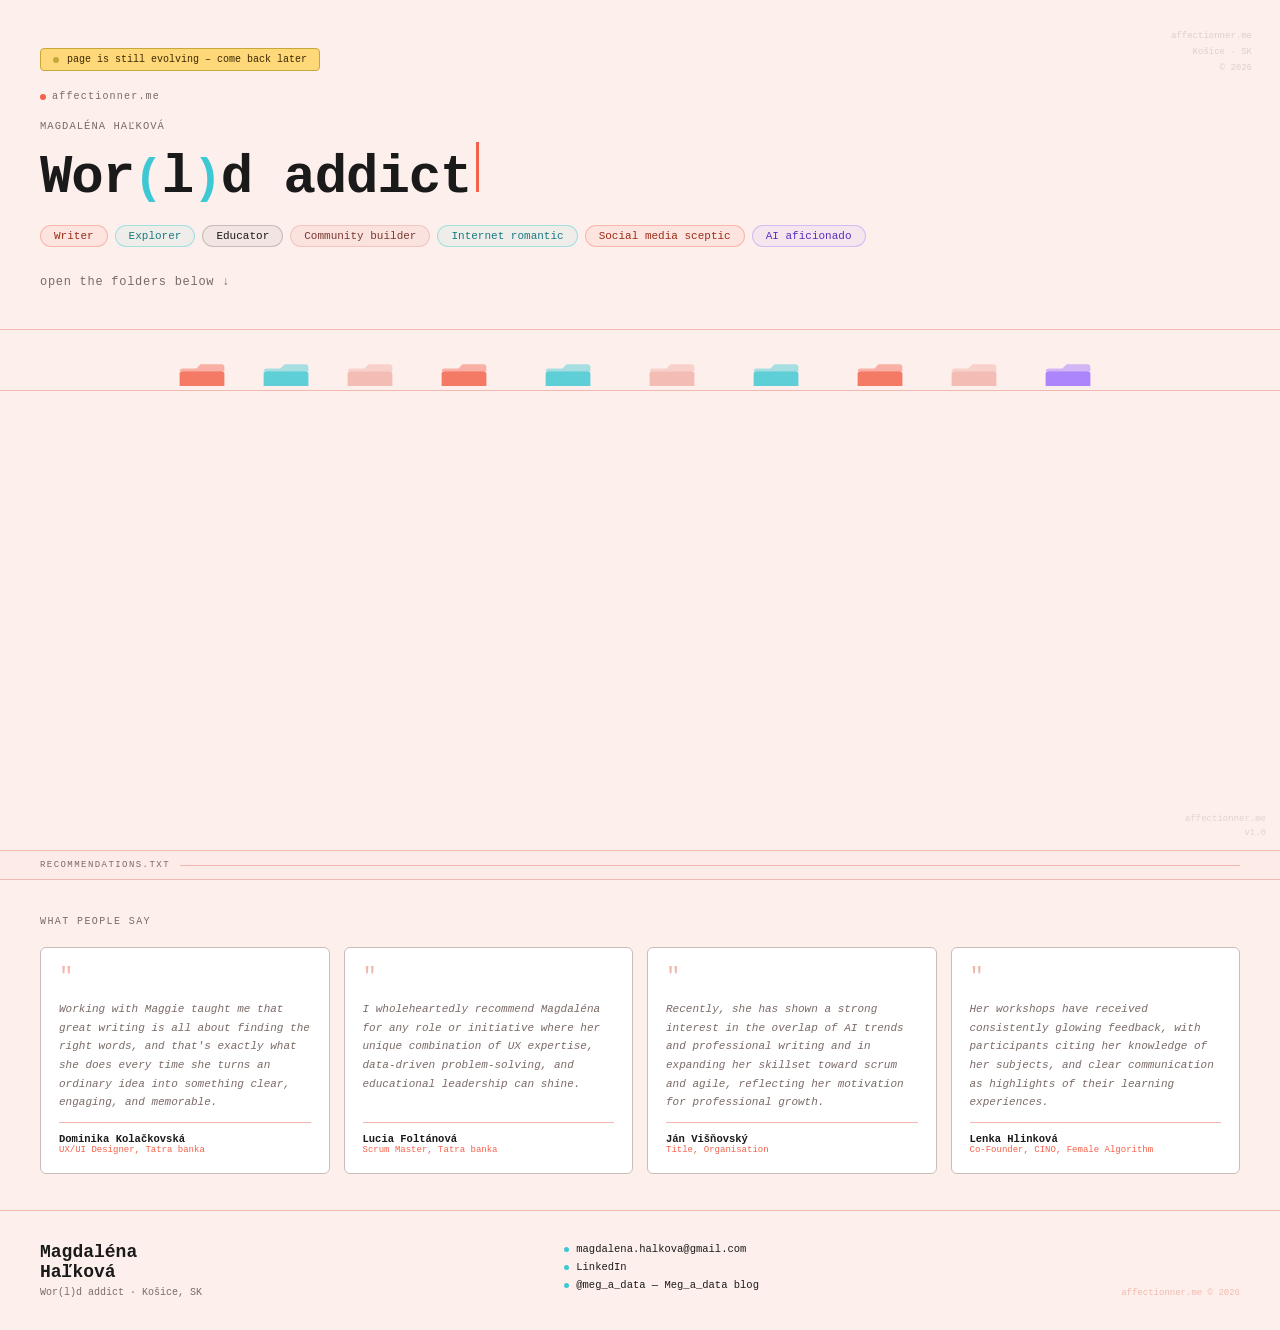
==== commit 775b07b5: "third commint" ====
--- a/index.html
+++ b/index.html
@@ -75,7 +75,7 @@
      To add a role: copy one folder-btn + one .win block,
      give them matching id="btn-X" and id="win-X".
      ============================================================ -->
-<div class="sec-label" id="desktop">roles.desktop — click a folder to open</div>
+<div id="desktop"></div>
 <div class="desktop">
 
   <!-- LEFT SIDEBAR — first 5 folders -->
@@ -162,7 +162,7 @@
           <div class="entry-sub">Tatra banka &amp; Raiffeisen Bank International</div> <!-- EDIT org -->
           <div class="entry-title">UX Writer</div> <!-- EDIT role -->
           <div class="entry-date">Apr 2022 – Dec 2025</div> <!-- EDIT date -->
-          <div class="entry-body">UX copy for mobile &amp; web apps across 13 countries in English and Slovak. Lokalise and Localazy.</div> <!-- EDIT detail -->
+          <div class="entry-body">UX copy for mobile &amp; web apps across 13 countries in English and Slovak. Localisation using Lokalise and Localazy.</div> <!-- EDIT detail -->
         </div>
         <hr class="divider">
         <div class="entry">
@@ -354,10 +354,10 @@
         </div>
         <hr class="divider">
         <div class="entry">
-          <div class="entry-sub">Swing Dance Košice</div>
-          <div class="entry-title">Founder &amp; Lindy Hop teacher</div>
-          <div class="entry-date">ongoing</div>
-          <div class="entry-body">Founded the Swing Dance community in Košice. Taught Lindy Hop for two years.</div>
+          <div class="entry-sub">Swing dance Košice</div>
+          <div class="entry-title">Founding member</div>
+          <div class="entry-date">2017 – 2019</div>
+          <div class="entry-body">With my dance partner we founded and led dance community in Košice as teachers for two years.</div>
         </div>
         <div class="tag-row">
           <span class="tag tag-c">Slovak UX Assoc.</span>
@@ -379,13 +379,13 @@
       <div class="win-body">
         <div class="win-type">Calendar File</div>
         <div class="win-heading">events.cal</div>
-        <div class="win-desc">Good events feel effortless. They aren't. Five in-house conferences, community gatherings, workshops.</div>
+        <div class="win-desc">Good events feel effortless. With good teamwork, they are! Five in-house conferences, workshops, community gatherings.</div>
         <hr class="divider">
         <div class="entry">
           <div class="entry-sub">Tatra banka / RBI</div>
           <div class="entry-title">In-house conferences ×5</div>
           <div class="entry-date">2022 – 2024</div>
-          <div class="entry-body">Planned, organised, and hosted five internal conferences for 20+ international designers.</div>
+          <div class="entry-body">Planned, organised, and hosted five internal conferences for 80+ international designers.</div>
         </div>
         <hr class="divider">
         <div class="entry">
@@ -396,6 +396,13 @@
         </div>
         <hr class="divider">
         <div class="entry">
+          <div class="entry-sub">Workspace Europe</div>
+          <div class="entry-title">Erasmus+ events</div>
+          <div class="entry-date">2017 – 2018</div>
+          <div class="entry-body">Coordinated events across 14 partner institutions.</div>
+        </div>
+        <hr class="divider">
+        <div class="entry">
           <div class="entry-sub">Various</div>
           <div class="entry-title">Host</div>
           <div class="entry-date">2022 – 2025</div>
@@ -406,7 +413,7 @@
           <div class="entry-sub">Various</div>
           <div class="entry-title">Volunteer</div>
           <div class="entry-date">2010 – 2023</div>
-          <div class="entry-body">Volunteering from a young age at festivals such as Pohoda or Leto v Parku, and organising conferences like TEDx and Engage.</div>
+          <div class="entry-body">Volunteering from a young age at festivals such as Pohoda or Leto v Parku or organising conferences like TEDx and Engage.</div>
         </div>
         <div class="tag-row">
           <span class="tag tag-c">Conference</span>
@@ -445,7 +452,7 @@
         </div>
         <hr class="divider">
         <div class="entry">
-          <div class="entry-sub">Currently reading</div>
+          <div class="entry-sub">Latest reading list</div>
           <div class="entry-title"></div>
           <div class="entry-date"></div>
           <div class="entry-body">How to Save the Internet by Nick Clegg · Život v době robotů by D. Vavruška · Sociálne siete musia byť zrušené by Samo Marec · Careless People by Sarah Wynn-Williams</div>
@@ -509,34 +516,34 @@
       </div>
       <div class="win-body">
         <div class="win-type">Shell Script</div>
-        <div class="win-heading">config.sh</div>
-        <div class="win-desc">I live between the technical and the human. I translate between people and systems — and I enjoy reading documentation.</div>
-        <hr class="divider">
-        <div class="entry">
-          <div class="entry-sub">Tatra banka / RBI</div>
-          <div class="entry-title">UX Writer – mobile &amp; web apps</div>
-          <div class="entry-date">2022 – 2025</div>
-          <div class="entry-body">iOS, Android, and web apps for banking across 13 countries.</div>
-        </div>
-        <hr class="divider">
-        <div class="entry">
-          <div class="entry-sub">Lokalise &amp; Localazy</div>
-          <div class="entry-title">Localisation tooling</div>
-          <div class="entry-date">2022 – 2025</div>
-          <div class="entry-body">Content localisation into multiple languages.</div>
-        </div>
-        <hr class="divider">
-        <div class="entry">
-          <div class="entry-sub">RBI</div>
-          <div class="entry-title">AI Ambassadors Program</div>
-          <div class="entry-date">2022 – 2025</div>
-          <div class="entry-body">Tracking and communicating AI tools and best practices to the design team.</div>
-        </div>
-        <div class="tag-row">
-          <span class="tag tag-c">Lokalise</span>
-          <span class="tag tag-b">iOS/Android</span>
-          <span class="tag tag-p">AI tools</span>
-          <span class="tag tag-p">Documentation</span>
+        <div class="win-heading">wor(l)d.sh</div>
+        <div class="win-desc">I'm always curious. These are the things I love to do in my spare time.</div>
+        <hr class="divider">
+        <div class="entry">
+          <div class="entry-sub">Travel hobby</div>
+          <div class="entry-title">Museums &amp; Galleries</div>
+          <div class="entry-date"></div>
+          <div class="entry-body">When I travel to a different city, I'm always sniffing out good art.</div>
+        </div>
+        <hr class="divider">
+        <div class="entry">
+          <div class="entry-sub">Summer ritual</div>
+          <div class="entry-title">Dog sitting</div>
+          <div class="entry-date"></div>
+          <div class="entry-body">One of my favourite things about summer is that I get to take care of the dogs of my friends.</div>
+        </div>
+        <hr class="divider">
+        <div class="entry">
+          <div class="entry-sub">Life philosophy</div>
+          <div class="entry-title">Boredom</div>
+          <div class="entry-date"></div>
+          <div class="entry-body">The good kind of boredom — when you pick up a new hobby or a craft. Creative boredom.</div>
+        </div>
+        <div class="tag-row">
+          <span class="tag tag-b">Curiosity</span>
+          <span class="tag tag-c">Travel</span>
+          <span class="tag tag-p">Creativity</span>
+          <span class="tag tag-p">Creative boredom</span>
         </div>
       </div>
     </div>
--- a/style.css
+++ b/style.css
@@ -181,19 +181,19 @@
   }
   .sidebar {
     width: 100%;
-    background: rgba(244,97,74,.06);
-    border-bottom: 1px solid var(--blush);
-    padding: 14px 20px;
+    background: transparent;
+    border: none;
+    padding: 20px 20px 4px;
     display: flex;
     flex-direction: row;
     flex-wrap: wrap;
     justify-content: center;
-    gap: 6px;
+    gap: 8px;
     z-index: 20;
     overflow-x: auto;
   }
   .sidebar-left {
-    /* single top bar — no extra border needed */
+    /* single top bar */
   }
   .folder-btn {
     display: flex;
@@ -217,7 +217,7 @@
   .folder-label { font-size: 10px; color: var(--dark); text-align: center; line-height: 1.3; max-width: 72px; }
 
   .desktop { flex-direction: column; }
-  .desktop-area { width: 100%; min-height: 460px; position: relative; overflow: hidden; }
+  .desktop-area { width: 100%; min-height: 460px; position: relative; overflow: hidden; border-top: 1px solid var(--blush); margin-top: 4px; }
   .wallpaper-txt {
     position: absolute;
     bottom: 10px; right: 14px;
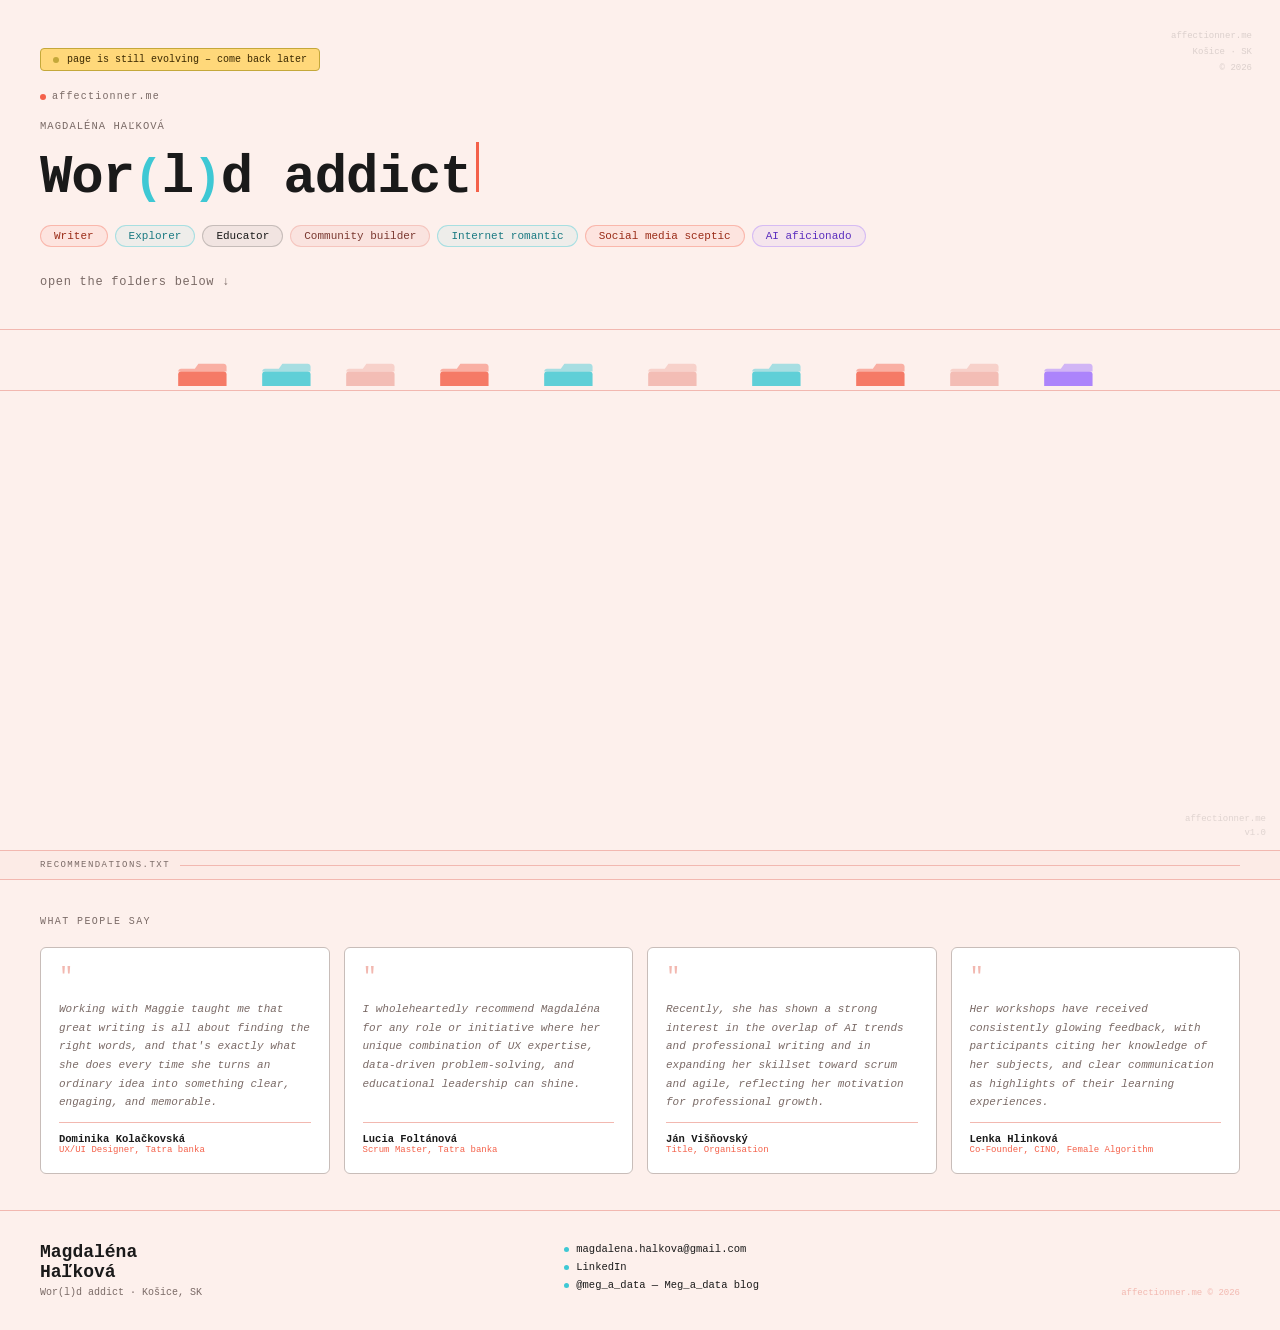
==== commit a000cac0: "forth commit" ====
--- a/index.html
+++ b/index.html
@@ -82,49 +82,49 @@
   <div class="sidebar sidebar-left" id="sidebar">
 
     <button class="folder-btn" id="btn-writer" onclick="tog('writer')" aria-label="Open Writer window">
-      <div class="folder-icon"><svg viewBox="0 0 36 30" fill="none"><path d="M2 8C2 6.9 2.9 6 4 6H14L17 3H32C33.1 3 34 3.9 34 5V8H2Z" fill="#F4614A" opacity=".45"/><rect x="2" y="8" width="32" height="19" rx="2" fill="#F4614A" opacity=".82"/></svg></div>
+      <div class="folder-icon"><svg viewBox="0 0 72 58" fill="none" xmlns="http://www.w3.org/2000/svg"><path d="M3 16C3 13.8 4.8 12 7 12H26L31 5H66C68.2 5 70 6.8 70 9V16H3Z" fill="#F4614A" opacity=".45"/><rect x="3" y="16" width="67" height="37" rx="4" fill="#F4614A" opacity=".82"/></svg></div>
       <span class="folder-label">Writer</span>
     </button>
 
     <button class="folder-btn" id="btn-blogger" onclick="tog('blogger')" aria-label="Open Blogger window">
-      <div class="folder-icon"><svg viewBox="0 0 36 30" fill="none"><path d="M2 8C2 6.9 2.9 6 4 6H14L17 3H32C33.1 3 34 3.9 34 5V8H2Z" fill="#3EC8D4" opacity=".45"/><rect x="2" y="8" width="32" height="19" rx="2" fill="#3EC8D4" opacity=".82"/></svg></div>
+      <div class="folder-icon"><svg viewBox="0 0 72 58" fill="none" xmlns="http://www.w3.org/2000/svg"><path d="M3 16C3 13.8 4.8 12 7 12H26L31 5H66C68.2 5 70 6.8 70 9V16H3Z" fill="#3EC8D4" opacity=".45"/><rect x="3" y="16" width="67" height="37" rx="4" fill="#3EC8D4" opacity=".82"/></svg></div>
       <span class="folder-label">Blogger</span>
     </button>
 
     <button class="folder-btn" id="btn-lecturer" onclick="tog('lecturer')" aria-label="Open Lecturer window">
-      <div class="folder-icon"><svg viewBox="0 0 36 30" fill="none"><path d="M2 8C2 6.9 2.9 6 4 6H14L17 3H32C33.1 3 34 3.9 34 5V8H2Z" fill="#F2B8B0" opacity=".55"/><rect x="2" y="8" width="32" height="19" rx="2" fill="#F2B8B0" opacity=".9"/></svg></div>
+      <div class="folder-icon"><svg viewBox="0 0 72 58" fill="none" xmlns="http://www.w3.org/2000/svg"><path d="M3 16C3 13.8 4.8 12 7 12H26L31 5H66C68.2 5 70 6.8 70 9V16H3Z" fill="#F2B8B0" opacity=".55"/><rect x="3" y="16" width="67" height="37" rx="4" fill="#F2B8B0" opacity=".9"/></svg></div>
       <span class="folder-label">Lecturer</span>
     </button>
 
     <button class="folder-btn" id="btn-pm" onclick="tog('pm')" aria-label="Open Project Manager window">
-      <div class="folder-icon"><svg viewBox="0 0 36 30" fill="none"><path d="M2 8C2 6.9 2.9 6 4 6H14L17 3H32C33.1 3 34 3.9 34 5V8H2Z" fill="#F4614A" opacity=".45"/><rect x="2" y="8" width="32" height="19" rx="2" fill="#F4614A" opacity=".82"/></svg></div>
+      <div class="folder-icon"><svg viewBox="0 0 72 58" fill="none" xmlns="http://www.w3.org/2000/svg"><path d="M3 16C3 13.8 4.8 12 7 12H26L31 5H66C68.2 5 70 6.8 70 9V16H3Z" fill="#F4614A" opacity=".45"/><rect x="3" y="16" width="67" height="37" rx="4" fill="#F4614A" opacity=".82"/></svg></div>
       <span class="folder-label">Project Manager</span>
     </button>
 
     <button class="folder-btn" id="btn-community" onclick="tog('community')" aria-label="Open Community Manager window">
-      <div class="folder-icon"><svg viewBox="0 0 36 30" fill="none"><path d="M2 8C2 6.9 2.9 6 4 6H14L17 3H32C33.1 3 34 3.9 34 5V8H2Z" fill="#3EC8D4" opacity=".45"/><rect x="2" y="8" width="32" height="19" rx="2" fill="#3EC8D4" opacity=".82"/></svg></div>
+      <div class="folder-icon"><svg viewBox="0 0 72 58" fill="none" xmlns="http://www.w3.org/2000/svg"><path d="M3 16C3 13.8 4.8 12 7 12H26L31 5H66C68.2 5 70 6.8 70 9V16H3Z" fill="#3EC8D4" opacity=".45"/><rect x="3" y="16" width="67" height="37" rx="4" fill="#3EC8D4" opacity=".82"/></svg></div>
       <span class="folder-label">Community Manager</span>
     </button>
 
 
 <button class="folder-btn" id="btn-events" onclick="tog('events')" aria-label="Open Event Organizer window">
-      <div class="folder-icon"><svg viewBox="0 0 36 30" fill="none"><path d="M2 8C2 6.9 2.9 6 4 6H14L17 3H32C33.1 3 34 3.9 34 5V8H2Z" fill="#F2B8B0" opacity=".55"/><rect x="2" y="8" width="32" height="19" rx="2" fill="#F2B8B0" opacity=".9"/></svg></div>
+      <div class="folder-icon"><svg viewBox="0 0 72 58" fill="none" xmlns="http://www.w3.org/2000/svg"><path d="M3 16C3 13.8 4.8 12 7 12H26L31 5H66C68.2 5 70 6.8 70 9V16H3Z" fill="#F2B8B0" opacity=".55"/><rect x="3" y="16" width="67" height="37" rx="4" fill="#F2B8B0" opacity=".9"/></svg></div>
       <span class="folder-label">Event Organizer</span>
     </button>
 <button class="folder-btn" id="btn-internet" onclick="tog('internet')" aria-label="Open Internet Romantic window">
-      <div class="folder-icon"><svg viewBox="0 0 36 30" fill="none"><path d="M2 8C2 6.9 2.9 6 4 6H14L17 3H32C33.1 3 34 3.9 34 5V8H2Z" fill="#3EC8D4" opacity=".45"/><rect x="2" y="8" width="32" height="19" rx="2" fill="#3EC8D4" opacity=".82"/></svg></div>
+      <div class="folder-icon"><svg viewBox="0 0 72 58" fill="none" xmlns="http://www.w3.org/2000/svg"><path d="M3 16C3 13.8 4.8 12 7 12H26L31 5H66C68.2 5 70 6.8 70 9V16H3Z" fill="#3EC8D4" opacity=".45"/><rect x="3" y="16" width="67" height="37" rx="4" fill="#3EC8D4" opacity=".82"/></svg></div>
       <span class="folder-label">Internet Romantic</span>
     </button>
 <button class="folder-btn" id="btn-hater" onclick="tog('hater')" aria-label="Open Social Media window">
-      <div class="folder-icon"><svg viewBox="0 0 36 30" fill="none"><path d="M2 8C2 6.9 2.9 6 4 6H14L17 3H32C33.1 3 34 3.9 34 5V8H2Z" fill="#F4614A" opacity=".45"/><rect x="2" y="8" width="32" height="19" rx="2" fill="#F4614A" opacity=".82"/></svg></div>
+      <div class="folder-icon"><svg viewBox="0 0 72 58" fill="none" xmlns="http://www.w3.org/2000/svg"><path d="M3 16C3 13.8 4.8 12 7 12H26L31 5H66C68.2 5 70 6.8 70 9V16H3Z" fill="#F4614A" opacity=".45"/><rect x="3" y="16" width="67" height="37" rx="4" fill="#F4614A" opacity=".82"/></svg></div>
       <span class="folder-label">Social Media 🙅</span>
     </button>
 <button class="folder-btn" id="btn-explorer" onclick="tog('explorer')" aria-label="Open Explorer window">
-      <div class="folder-icon"><svg viewBox="0 0 36 30" fill="none"><path d="M2 8C2 6.9 2.9 6 4 6H14L17 3H32C33.1 3 34 3.9 34 5V8H2Z" fill="#F2B8B0" opacity=".55"/><rect x="2" y="8" width="32" height="19" rx="2" fill="#F2B8B0" opacity=".9"/></svg></div>
+      <div class="folder-icon"><svg viewBox="0 0 72 58" fill="none" xmlns="http://www.w3.org/2000/svg"><path d="M3 16C3 13.8 4.8 12 7 12H26L31 5H66C68.2 5 70 6.8 70 9V16H3Z" fill="#F2B8B0" opacity=".55"/><rect x="3" y="16" width="67" height="37" rx="4" fill="#F2B8B0" opacity=".9"/></svg></div>
       <span class="folder-label">Explorer</span>
     </button>
 <button class="folder-btn" id="btn-ai" onclick="tog('ai')" aria-label="Open AI Aficionado window">
-      <div class="folder-icon"><svg viewBox="0 0 36 30" fill="none"><path d="M2 8C2 6.9 2.9 6 4 6H14L17 3H32C33.1 3 34 3.9 34 5V8H2Z" fill="#9B6DFF" opacity=".45"/><rect x="2" y="8" width="32" height="19" rx="2" fill="#9B6DFF" opacity=".82"/></svg></div>
+      <div class="folder-icon"><svg viewBox="0 0 72 58" fill="none" xmlns="http://www.w3.org/2000/svg"><path d="M3 16C3 13.8 4.8 12 7 12H26L31 5H66C68.2 5 70 6.8 70 9V16H3Z" fill="#9B6DFF" opacity=".45"/><rect x="3" y="16" width="67" height="37" rx="4" fill="#9B6DFF" opacity=".82"/></svg></div>
       <span class="folder-label">AI Aficionado</span>
     </button>
 
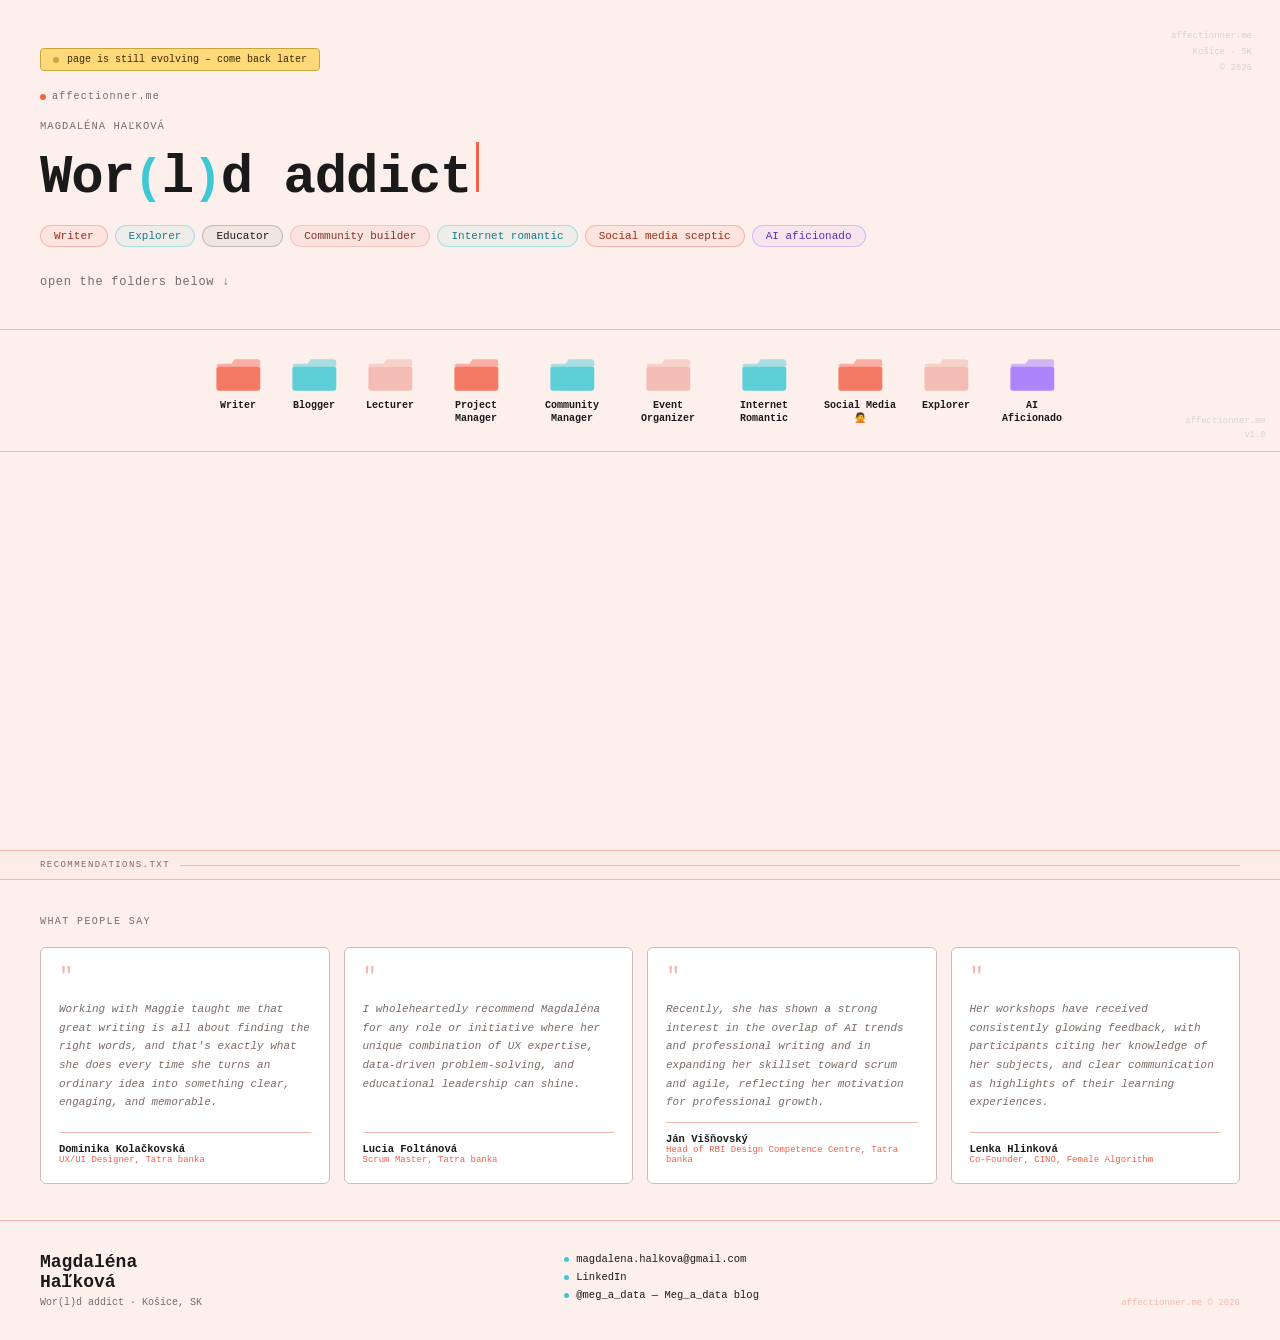
==== commit 4708a300: "Update title and organization in index.html" ====
--- a/index.html
+++ b/index.html
@@ -741,7 +741,7 @@
       </div>
       <div style="margin-top:auto;padding-top:10px;border-top:1px solid var(--blush);">
         <div style="font-size:10.5px;font-weight:bold;color:var(--dark);">Ján Višňovský</div>
-        <div style="font-size:9px;color:var(--coral);">Title, Organisation</div>
+        <div style="font-size:9px;color:var(--coral);">Head of RBI Design Competence Centre, Tatra banka</div>
       </div>
     </div>
 
@@ -792,4 +792,4 @@
 
 <script src="script.js"></script>
 </body>
-</html>+</html>
--- a/style.css
+++ b/style.css
@@ -183,12 +183,12 @@
     width: 100%;
     background: transparent;
     border: none;
-    padding: 20px 20px 4px;
+    padding: 16px 16px 12px;
     display: flex;
     flex-direction: row;
     flex-wrap: wrap;
     justify-content: center;
-    gap: 8px;
+    gap: 4px;
     z-index: 20;
     overflow-x: auto;
   }
@@ -205,19 +205,19 @@
     border: none;
     background: transparent;
     border-radius: 8px;
-    margin: 0 4px;
+    margin: 0 2px;
     transition: background .15s, transform .12s;
     font-family: 'Courier New', monospace;
-    min-width: 64px;
-  }
-  .folder-btn:hover { background: rgba(244,97,74,.15); transform: translateY(-2px); }
-  .folder-btn.active { background: rgba(244,97,74,.28); }
-  .folder-icon { width: 52px; height: 42px; }
+    min-width: 68px;
+  }
+  .folder-btn:hover { background: rgba(244,97,74,.12); transform: translateY(-2px); }
+  .folder-btn.active { background: rgba(244,97,74,.22); }
+  .folder-icon { width: 48px; height: 38px; }
   .folder-icon svg { width: 100%; height: 100%; }
-  .folder-label { font-size: 10px; color: var(--dark); text-align: center; line-height: 1.3; max-width: 72px; }
+  .folder-label { font-size: 10px; font-weight: bold; color: var(--dark); text-align: center; line-height: 1.3; max-width: 72px; }
 
   .desktop { flex-direction: column; }
-  .desktop-area { width: 100%; min-height: 460px; position: relative; overflow: hidden; border-top: 1px solid var(--blush); margin-top: 4px; }
+  .desktop-area { width: 100%; min-height: 0; height: auto; position: relative; overflow: visible; border-top: 1px solid var(--blush); margin-top: 4px; }
   .wallpaper-txt {
     position: absolute;
     bottom: 10px; right: 14px;
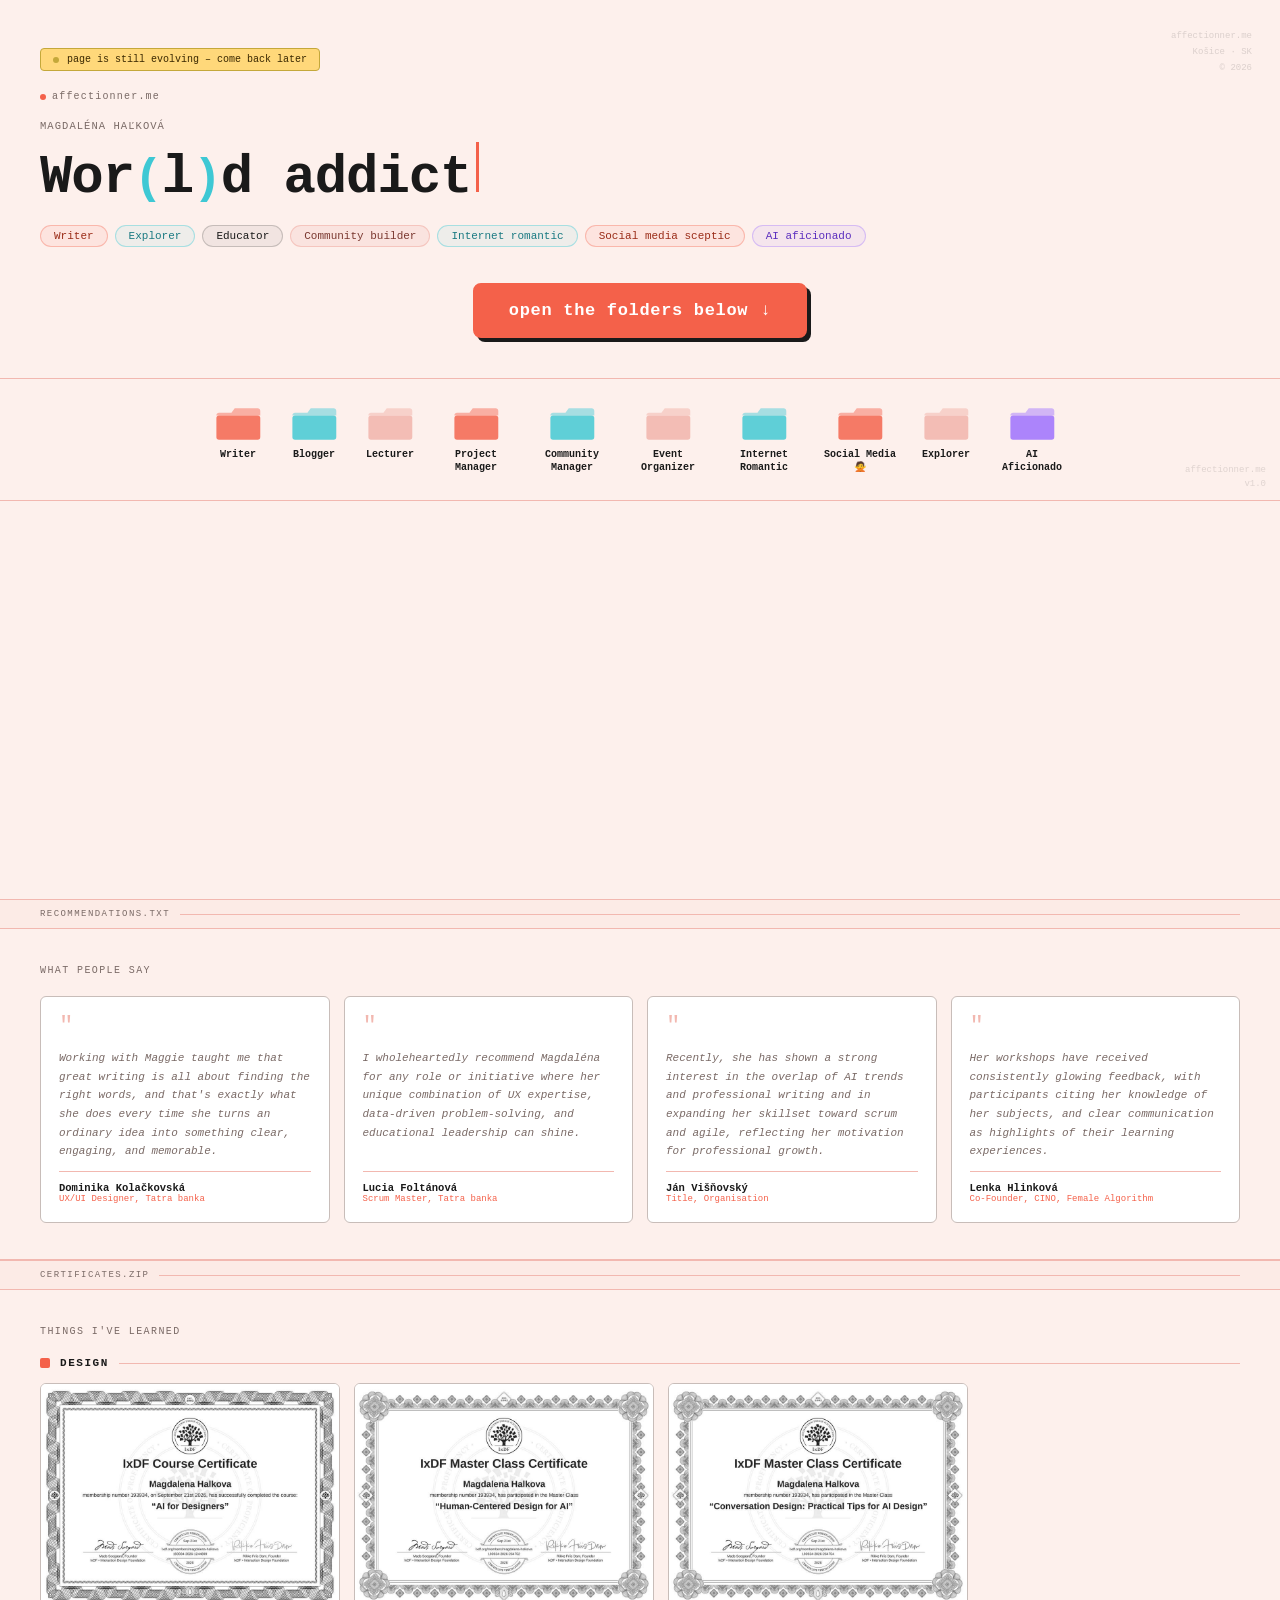
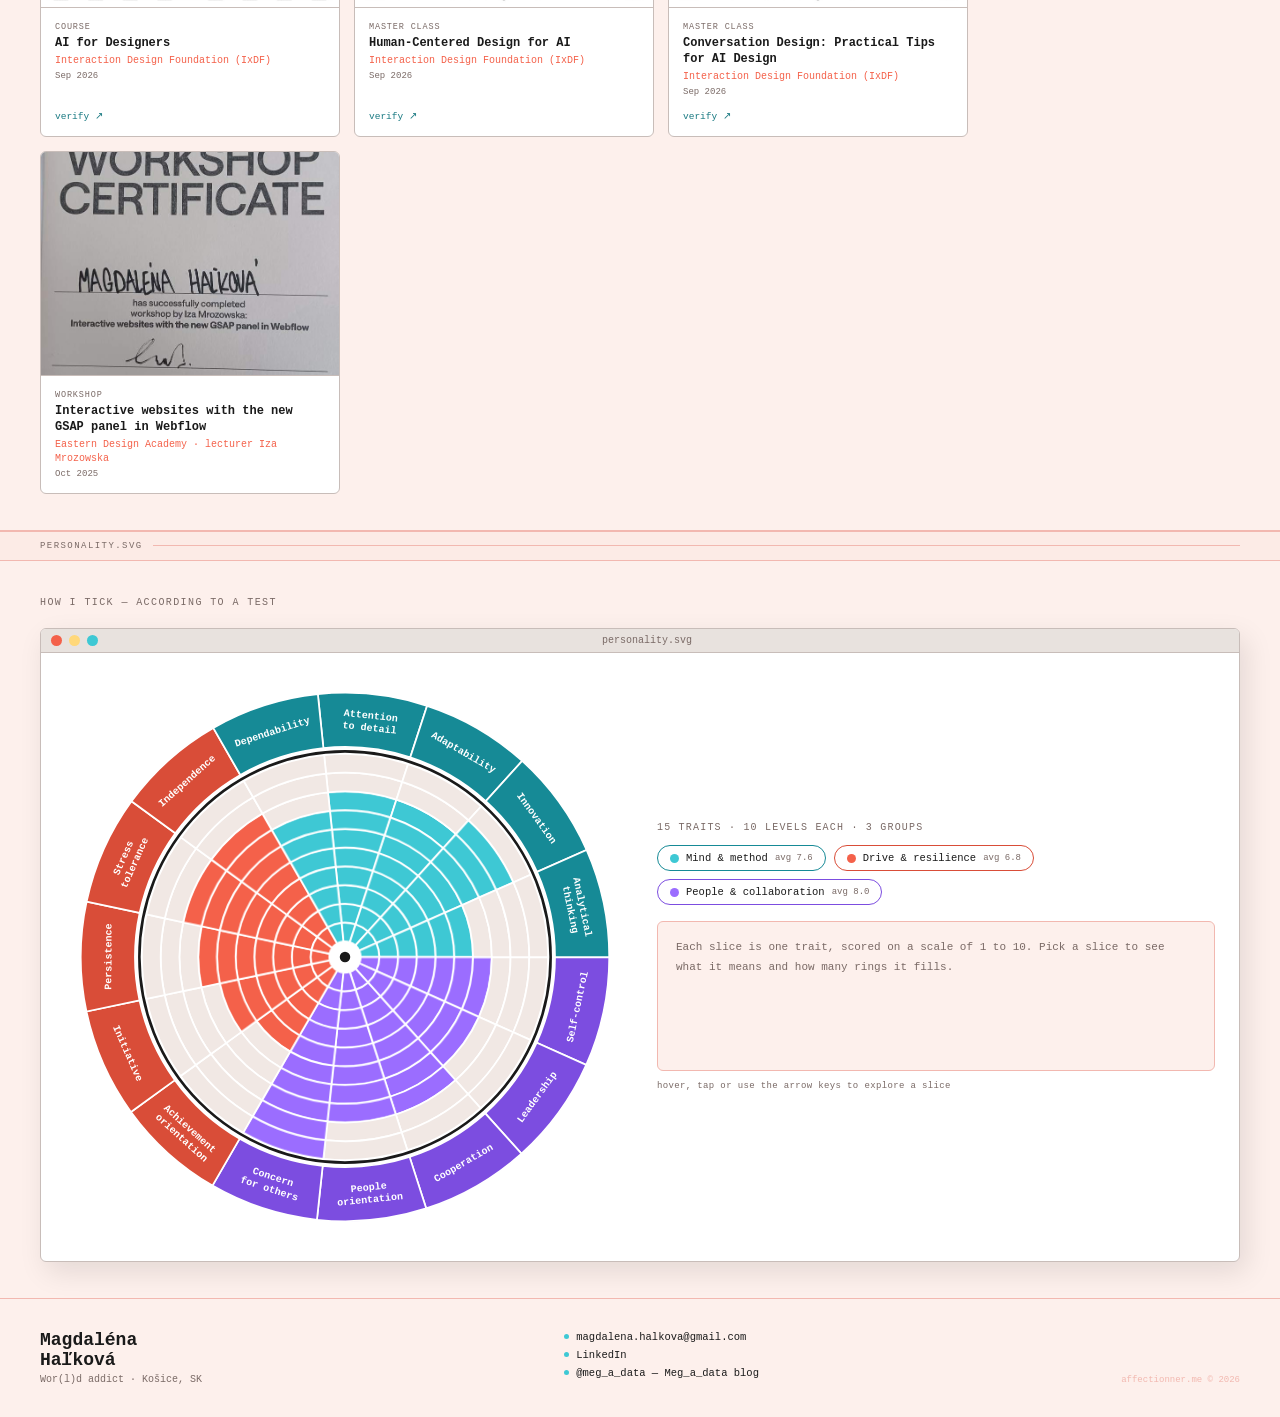
==== commit 25033928: "Add files via upload" ====
--- a/index.html
+++ b/index.html
@@ -4,7 +4,666 @@
 <meta charset="UTF-8">
 <meta name="viewport" content="width=device-width, initial-scale=1.0">
 <title>Magdaléna Haľková — affectionner.me</title>
-<link rel="stylesheet" href="style.css">
+<style>
+  /* =============================================
+     AFFECTIONNER.ME — EDIT GUIDE
+     ─────────────────────────────────────────────
+     Colors:
+       --coral  #F4614A  primary accent
+       --blue   #3EC8D4  secondary accent
+       --blush  #F2B8B0  soft pink
+       --cream  #FDF0EC  background
+       --dark   #1A1A1A  text
+       --muted  #7A6A66  secondary text
+     ============================================= */
+
+  :root {
+    --coral:  #F4614A;
+    --blue:   #3EC8D4;
+    --blush:  #F2B8B0;
+    --cream:  #FDF0EC;
+    --dark:   #1A1A1A;
+    --muted:  #7A6A66;
+    --wc:     #E8E2DE;
+    --wb:     #C8BDB9;
+    --yellow: #FFD87A;
+    --yb:     #C4A83A;
+  }
+
+  * { box-sizing: border-box; margin: 0; padding: 0; }
+
+  body {
+    background: var(--cream);
+    font-family: 'Courier New', Courier, monospace;
+    color: var(--dark);
+  }
+
+  /* ─── UTILITIES ─── */
+  .sec-label {
+    padding: 9px 40px;
+    font-size: 9px;
+    letter-spacing: .16em;
+    text-transform: uppercase;
+    color: var(--muted);
+    background: rgba(242,184,176,.1);
+    border-top: 1px solid var(--blush);
+    border-bottom: 1px solid var(--blush);
+    display: flex;
+    align-items: center;
+    gap: 10px;
+  }
+  .sec-label::after {
+    content: '';
+    flex: 1;
+    height: 1px;
+    background: var(--blush);
+  }
+  .section {
+    padding: 36px 40px;
+    border-bottom: 1px solid var(--blush);
+  }
+  .section-title {
+    font-size: 10px;
+    letter-spacing: .14em;
+    text-transform: uppercase;
+    color: var(--muted);
+    margin-bottom: 20px;
+  }
+
+  /* ─── HERO ─── */
+  .hero {
+    padding: 48px 40px 40px;
+    border-bottom: 1px solid var(--blush);
+    position: relative;
+    overflow: hidden;
+  }
+  .hero-deco {
+    position: absolute;
+    right: 28px;
+    top: 28px;
+    font-size: 9px;
+    color: rgba(26,26,26,.15);
+    text-align: right;
+    line-height: 1.8;
+    pointer-events: none;
+  }
+  .hero-url {
+    font-size: 10px;
+    color: var(--muted);
+    letter-spacing: .12em;
+    margin-bottom: 18px;
+    display: flex;
+    align-items: center;
+    gap: 6px;
+  }
+  .pulse {
+    width: 6px; height: 6px;
+    background: var(--coral);
+    border-radius: 50%;
+    display: inline-block;
+    animation: pulse 2s infinite;
+  }
+  @keyframes pulse { 0%,100%{opacity:1} 50%{opacity:.3} }
+
+  .hero-name {
+    font-size: 10.5px;
+    color: var(--muted);
+    letter-spacing: .1em;
+    text-transform: uppercase;
+    margin-bottom: 10px;
+  }
+  .hero-headline {
+    font-size: 54px;
+    font-weight: bold;
+    color: var(--dark);
+    line-height: 1.0;
+    letter-spacing: -.02em;
+    margin-bottom: 6px;
+    display: flex;
+    align-items: baseline;
+    flex-wrap: wrap;
+  }
+  .hero-headline .br { color: var(--blue); font-size: 48px; }
+  .cursor {
+    display: inline-block;
+    width: 3px; height: 50px;
+    background: var(--coral);
+    margin-left: 5px;
+    vertical-align: middle;
+    animation: blink 1s step-end infinite;
+  }
+  @keyframes blink { 0%,100%{opacity:1} 50%{opacity:0} }
+
+  .hero-roles {
+    display: flex;
+    flex-wrap: wrap;
+    gap: 7px;
+    margin-top: 20px;
+    margin-bottom: 28px;
+  }
+  .pill {
+    font-size: 11px;
+    padding: 4px 13px;
+    border-radius: 20px;
+    border: 1px solid;
+    font-family: 'Courier New', monospace;
+    cursor: default;
+    transition: transform .15s;
+  }
+  .pill:hover { transform: translateY(-1px); }
+  .pill-coral { background: rgba(244,97,74,.08);  color: #9A2C18; border-color: rgba(244,97,74,.35); }
+  .pill-blue  { background: rgba(62,200,212,.08);  color: #1A7A82; border-color: rgba(62,200,212,.4); }
+  .pill-blush { background: rgba(242,184,176,.22); color: #7A3830; border-color: rgba(242,184,176,.7); }
+  .pill-dark  { background: rgba(26,26,26,.05);    color: var(--dark); border-color: rgba(26,26,26,.2); }
+
+  .hero-cta {
+    display: flex;
+    align-items: center;
+    gap: 12px;
+    flex-wrap: wrap;
+  }
+  .btn {
+    font-family: 'Courier New', monospace;
+    font-size: 11px;
+    padding: 9px 20px;
+    border-radius: 4px;
+    cursor: pointer;
+    border: 1px solid;
+    transition: all .15s;
+    text-decoration: none;
+    display: inline-block;
+  }
+  .btn-primary   { background: var(--coral); color: white; border-color: var(--coral); }
+  .btn-primary:hover { background: #d94d38; }
+  .btn-secondary { background: transparent; color: var(--dark); border-color: rgba(26,26,26,.25); }
+  .btn-secondary:hover { background: rgba(26,26,26,.05); }
+  .hero-email { font-size: 10px; color: var(--muted); }
+
+  /* ─── DESKTOP ─── */
+  .desktop {
+    display: flex;
+    height: 520px;
+    position: relative;
+    overflow: hidden;
+  }
+  .sidebar {
+    width: 100%;
+    background: transparent;
+    border: none;
+    padding: 16px 16px 12px;
+    display: flex;
+    flex-direction: row;
+    flex-wrap: wrap;
+    justify-content: center;
+    gap: 4px;
+    z-index: 20;
+    overflow-x: auto;
+  }
+  .sidebar-left {
+    /* single top bar */
+  }
+  .folder-btn {
+    display: flex;
+    flex-direction: column;
+    align-items: center;
+    gap: 5px;
+    padding: 10px 8px;
+    cursor: pointer;
+    border: none;
+    background: transparent;
+    border-radius: 8px;
+    margin: 0 2px;
+    transition: background .15s, transform .12s;
+    font-family: 'Courier New', monospace;
+    min-width: 68px;
+  }
+  .folder-btn:hover { background: rgba(244,97,74,.12); transform: translateY(-2px); }
+  .folder-btn.active { background: rgba(244,97,74,.22); }
+  .folder-icon { width: 48px; height: 38px; }
+  .folder-icon svg { width: 100%; height: 100%; }
+  .folder-label { font-size: 10px; font-weight: bold; color: var(--dark); text-align: center; line-height: 1.3; max-width: 72px; }
+
+  .desktop { flex-direction: column; }
+  .desktop-area { width: 100%; min-height: 0; height: auto; position: relative; overflow: visible; border-top: 1px solid var(--blush); margin-top: 4px; }
+  .wallpaper-txt {
+    position: absolute;
+    bottom: 10px; right: 14px;
+    font-size: 9px;
+    color: rgba(26,26,26,.13);
+    text-align: right;
+    line-height: 1.5;
+    pointer-events: none;
+  }
+
+  /* ─── WINDOWS ─── */
+  .win {
+    position: absolute;
+    background: white;
+    border: 1px solid var(--wb);
+    border-radius: 6px;
+    box-shadow: 6px 10px 28px rgba(0,0,0,.15);
+    width: 305px;
+    display: none;
+    z-index: 5;
+  }
+  .win.show { display: block; }
+  .win-chrome {
+    background: var(--wc);
+    border-bottom: 1px solid var(--wb);
+    border-radius: 5px 5px 0 0;
+    padding: 6px 10px;
+    display: flex;
+    align-items: center;
+    gap: 7px;
+    user-select: none;
+    cursor: grab;
+  }
+  .win-chrome:active { cursor: grabbing; }
+  .wbtn { width: 11px; height: 11px; border-radius: 50%; border: none; cursor: pointer; flex-shrink: 0; }
+  .wbtn-close { background: var(--coral); }
+  .wbtn-min   { background: var(--yellow); }
+  .wbtn-zoom  { background: var(--blue); }
+  .win-title  { font-size: 10px; color: var(--muted); flex: 1; text-align: center; font-family: 'Courier New', monospace; }
+
+  .win-body { padding: 12px 14px 14px; max-height: 290px; overflow-y: auto; }
+  .win-type { font-size: 8px; color: var(--muted); letter-spacing: .08em; text-transform: uppercase; margin-bottom: 3px; }
+  .win-heading { font-size: 13px; color: var(--dark); font-weight: bold; margin-bottom: 6px; }
+  .win-desc { font-size: 10.5px; color: var(--muted); line-height: 1.6; margin-bottom: 8px; }
+  .divider { border: none; border-top: 1px solid var(--blush); margin: 7px 0; }
+  .entry { margin-bottom: 7px; }
+  .entry-sub  { font-size: 9px; color: var(--coral); margin-bottom: 1px; }
+  .entry-title { font-size: 10.5px; font-weight: bold; color: var(--dark); }
+  .entry-date { font-size: 9px; color: var(--muted); }
+  .entry-body { font-size: 10px; color: #666; line-height: 1.5; margin-top: 2px; }
+  .tag-row { display: flex; flex-wrap: wrap; gap: 4px; margin-top: 7px; }
+  .tag { font-size: 9px; padding: 2px 7px; border-radius: 3px; font-family: 'Courier New', monospace; }
+  .tag-c { background: rgba(244,97,74,.1);  color: #9A2C18; border: 1px solid rgba(244,97,74,.28); }
+  .tag-b { background: rgba(62,200,212,.1);  color: #1A7A82; border: 1px solid rgba(62,200,212,.3); }
+  .tag-p { background: rgba(242,184,176,.22); color: #7A3830; border: 1px solid rgba(242,184,176,.55); }
+
+  /* ─── STICKY NOTE ─── */
+  .sticky {
+    background: var(--yellow);
+    border: 1px solid var(--yb);
+    border-radius: 3px;
+    padding: 10px 12px;
+    font-size: 10px;
+    color: #3A2800;
+    line-height: 1.6;
+    position: absolute;
+    z-index: 6;
+    cursor: grab;
+  }
+  .sticky:active { cursor: grabbing; }
+  .sticky-header {
+    height: 13px;
+    background: rgba(0,0,0,.08);
+    margin: -10px -12px 8px -12px;
+    border-radius: 2px 2px 0 0;
+    display: flex;
+    align-items: center;
+    padding: 0 6px;
+  }
+  .sticky-dot { width: 7px; height: 7px; background: rgba(0,0,0,.18); border-radius: 50%; }
+  .quote-block {
+    font-size: 9px;
+    font-style: italic;
+    color: #6A4E00;
+    border-left: 2px solid var(--yb);
+    padding-left: 6px;
+    margin-top: 6px;
+    line-height: 1.5;
+  }
+
+  /* ─── SELECTED WORK ─── */
+  .work-grid {
+    display: grid;
+    grid-template-columns: repeat(auto-fit, minmax(185px, 1fr));
+    gap: 14px;
+  }
+  .work-card {
+    background: white;
+    border: 1px solid var(--wb);
+    border-radius: 6px;
+    padding: 16px;
+    transition: transform .15s, box-shadow .15s;
+    text-decoration: none;
+    display: block;
+    color: inherit;
+  }
+  .work-card:hover { transform: translateY(-2px); box-shadow: 4px 8px 20px rgba(0,0,0,.1); }
+  .work-card-type { font-size: 8.5px; color: var(--muted); letter-spacing: .1em; text-transform: uppercase; margin-bottom: 5px; }
+  .work-card-title { font-size: 13px; font-weight: bold; color: var(--dark); margin-bottom: 3px; line-height: 1.3; }
+  .work-card-org   { font-size: 10px; color: var(--coral); margin-bottom: 8px; }
+  .work-card-desc  { font-size: 10px; color: var(--muted); line-height: 1.5; }
+  .work-card-tag   { display: inline-block; font-size: 8.5px; padding: 2px 7px; border-radius: 3px; margin-top: 10px; background: rgba(62,200,212,.1); color: #1A7A82; border: 1px solid rgba(62,200,212,.3); }
+  .work-placeholder {
+    border: 1px dashed var(--blush);
+    border-radius: 6px;
+    padding: 16px;
+    display: flex;
+    flex-direction: column;
+    align-items: center;
+    justify-content: center;
+    min-height: 120px;
+    color: var(--blush);
+    font-size: 10px;
+    gap: 7px;
+    cursor: pointer;
+    transition: background .15s;
+  }
+  .work-placeholder:hover { background: rgba(242,184,176,.1); }
+
+  /* ─── CERTIFICATES ─── */
+  .cert-grid {
+    display: grid;
+    grid-template-columns: repeat(auto-fit, minmax(160px, 1fr));
+    gap: 12px;
+  }
+  .cert-card {
+    background: white;
+    border: 1px solid var(--wb);
+    border-radius: 6px;
+    padding: 14px;
+    display: flex;
+    gap: 11px;
+    align-items: flex-start;
+  }
+  .cert-icon {
+    width: 30px; height: 30px;
+    border-radius: 4px;
+    flex-shrink: 0;
+    display: flex;
+    align-items: center;
+    justify-content: center;
+    font-size: 14px;
+  }
+  .ci-coral { background: rgba(244,97,74,.12); }
+  .ci-blue  { background: rgba(62,200,212,.12); }
+  .ci-blush { background: rgba(242,184,176,.3); }
+  .cert-title  { font-size: 10.5px; font-weight: bold; color: var(--dark); line-height: 1.3; margin-bottom: 2px; }
+  .cert-issuer { font-size: 9px; color: var(--coral); margin-bottom: 2px; }
+  .cert-date   { font-size: 9px; color: var(--muted); }
+  .cert-placeholder {
+    border: 1px dashed var(--blush);
+    border-radius: 6px;
+    padding: 14px;
+    display: flex;
+    align-items: center;
+    justify-content: center;
+    color: var(--blush);
+    font-size: 10px;
+    gap: 6px;
+    cursor: pointer;
+    min-height: 60px;
+    transition: background .15s;
+  }
+  .cert-placeholder:hover { background: rgba(242,184,176,.1); }
+
+  /* ─── GALLERY ─── */
+  .gallery-grid {
+    display: grid;
+    grid-template-columns: repeat(4, 1fr);
+    gap: 10px;
+  }
+  .g-slot {
+    aspect-ratio: 1;
+    border-radius: 6px;
+    overflow: hidden;
+    position: relative;
+  }
+  .g-slot.featured { grid-column: span 2; grid-row: span 2; }
+  .g-inner {
+    width: 100%; height: 100%;
+    border: 1px dashed var(--blush);
+    border-radius: 6px;
+    display: flex;
+    flex-direction: column;
+    align-items: center;
+    justify-content: center;
+    gap: 5px;
+    color: var(--blush);
+    font-size: 9px;
+    background: white;
+    transition: background .15s;
+    cursor: pointer;
+  }
+  .g-inner:hover { background: rgba(242,184,176,.1); }
+  /* When slot has a real image, use this pattern:
+     <div class="g-slot featured">
+       <img src="your-photo.jpg" alt="Description" style="width:100%;height:100%;object-fit:cover;border-radius:6px;">
+     </div>
+  */
+
+  /* ─── FOOTER ─── */
+  .footer {
+    padding: 32px 40px;
+    display: flex;
+    align-items: flex-start;
+    justify-content: space-between;
+    flex-wrap: wrap;
+    gap: 20px;
+  }
+  .footer-name { font-size: 18px; font-weight: bold; color: var(--dark); line-height: 1.1; margin-bottom: 4px; }
+  .footer-tagline { font-size: 10px; color: var(--muted); }
+  .footer-links { display: flex; flex-direction: column; gap: 6px; }
+  .footer-link {
+    font-size: 10.5px;
+    color: var(--dark);
+    text-decoration: none;
+    display: flex;
+    align-items: center;
+    gap: 7px;
+  }
+  .footer-link:hover { color: var(--coral); }
+  .footer-dot { width: 5px; height: 5px; background: var(--blue); border-radius: 50%; flex-shrink: 0; }
+  .footer-copy { font-size: 9px; color: var(--blush); align-self: flex-end; }
+
+  /* ─── MOBILE WINDOW PANEL ───
+     On mobile we show a dedicated panel ABOVE the folder bars.
+     When a folder is opened its windows appear there, full-width, scrollable.
+     The panel is hidden when nothing is open.
+  ─── */
+  #mobile-panel {
+    display: none; /* shown by JS when a window opens on mobile */
+    width: 100%;
+    background: var(--cream);
+    border-bottom: 1px solid var(--blush);
+    padding: 10px 12px 12px;
+    box-sizing: border-box;
+    order: 1; /* sits between top sidebar and desktop-area placeholder */
+  }
+  #mobile-panel.has-content { display: block; }
+  #mobile-panel .win,
+  #mobile-panel .img-win {
+    position: relative !important;
+    left: auto !important;
+    top: auto !important;
+    width: 100% !important;
+    margin: 0 0 10px 0 !important;
+    box-shadow: 0 2px 12px rgba(0,0,0,.08);
+    display: block !important; /* always visible when inside panel */
+  }
+  #mobile-panel .img-win img { width: 100%; height: auto; display: block; }
+  #mobile-panel .win-body { max-height: none; } /* no scroll cap on mobile */
+
+  /* ─── RESPONSIVE ─── */
+  @media (max-width: 768px) {
+    /* Hero */
+    .hero { padding: 28px 20px; }
+    .hero-headline { font-size: 38px; }
+    .hero-headline .br { font-size: 34px; }
+    .cursor { height: 36px; }
+    .hero-roles { gap: 5px; }
+    .pill { font-size: 10px; padding: 3px 10px; }
+    .hero-cta { flex-direction: column; align-items: flex-start; gap: 8px; }
+
+    /* Sections */
+    .section { padding: 24px 16px; }
+    .sec-label { padding: 8px 16px; }
+
+    /* Desktop: column layout — top sidebar / mobile panel / bottom sidebar */
+    .desktop {
+      flex-direction: column;
+      height: auto;
+    }
+    /* sidebar already horizontal — just ensure order */
+    .sidebar { order: 0; }
+
+    /* Hide the desktop-area on mobile — windows live in #mobile-panel instead */
+    .desktop-area { display: none; }
+
+    /* Cards & grids */
+    .work-grid { grid-template-columns: 1fr; }
+    .cert-grid { grid-template-columns: 1fr; }
+    .gallery-grid { grid-template-columns: repeat(2, 1fr) !important; }
+
+    /* Footer */
+    .footer { padding: 24px 16px; flex-direction: column; gap: 16px; }
+    .footer-copy { align-self: flex-start; }
+  }
+
+  @media (max-width: 400px) {
+    .hero-headline { font-size: 30px; }
+    .hero-headline .br { font-size: 27px; }
+    .cursor { height: 28px; }
+    .pill { font-size: 9px; padding: 2px 8px; }
+  }
+
+  /* ─── IMAGE WINDOWS ─── */
+  .img-win {
+    position: absolute;
+    background: white;
+    border: 1px solid var(--wb);
+    border-radius: 6px;
+    box-shadow: 6px 10px 28px rgba(0,0,0,.15);
+    width: 200px;
+    display: none;
+    z-index: 5;
+    overflow: hidden;
+  }
+  .img-win.show { display: block; }
+  .img-win .win-chrome { border-radius: 5px 5px 0 0; }
+  .img-win img {
+    width: 100%;
+    display: block;
+    image-rendering: pixelated;
+    image-rendering: crisp-edges;
+  }
+
+
+  /* ─── CERTIFICATES ─── */
+  .cx-group { margin-bottom: 28px; }
+  .cx-group:last-child { margin-bottom: 0; }
+  .cx-group-title {
+    display: flex; align-items: center; gap: 10px;
+    font-size: 11px; font-weight: bold; letter-spacing: .14em;
+    text-transform: uppercase; color: var(--dark); margin-bottom: 14px;
+  }
+  .cx-group-title::before { content: ''; width: 10px; height: 10px; background: var(--coral); border-radius: 2px; }
+  .cx-group-title::after { content: ''; flex: 1; height: 1px; background: var(--blush); }
+  .cx-grid {
+    display: grid;
+    grid-template-columns: repeat(auto-fill, minmax(250px, 300px));
+    justify-content: start;
+    gap: 14px;
+  }
+  .cx-card {
+    background: white; border: 1px solid var(--wb); border-radius: 6px;
+    overflow: hidden; display: flex; flex-direction: column;
+    transition: transform .15s, box-shadow .15s;
+  }
+  .cx-card:hover { transform: translateY(-2px); box-shadow: 4px 8px 20px rgba(0,0,0,.1); }
+  .cx-thumb {
+    display: block; width: 100%; aspect-ratio: 4 / 3; padding: 0; border: none;
+    border-bottom: 1px solid var(--wb); background: #f4efec; cursor: zoom-in; overflow: hidden;
+  }
+  .cx-thumb img { width: 100%; height: 100%; object-fit: cover; object-position: center; display: block; }
+  .cx-body { padding: 14px; display: flex; flex-direction: column; gap: 3px; flex: 1; font-family: 'Courier New', monospace; }
+  .cx-type { font-size: 8.5px; color: var(--muted); letter-spacing: .1em; text-transform: uppercase; }
+  .cx-title { font-size: 12px; font-weight: bold; color: var(--dark); line-height: 1.35; }
+  .cx-issuer { font-size: 10px; color: var(--coral); line-height: 1.4; }
+  .cx-date { font-size: 9px; color: var(--muted); }
+  .cx-verify { margin-top: auto; padding-top: 10px; font-size: 9.5px; color: #1A7A82; text-decoration: none; }
+  .cx-verify:hover { color: var(--coral); }
+  .cx-lightbox {
+    position: fixed; inset: 0; background: rgba(26,26,26,.85);
+    display: none; align-items: center; justify-content: center;
+    z-index: 9999; padding: 40px 20px 20px; cursor: zoom-out;
+  }
+  .cx-lightbox.show { display: flex; }
+  .cx-lightbox img { max-width: 100%; max-height: 100%; border-radius: 4px; background: white; box-shadow: 0 12px 48px rgba(0,0,0,.5); }
+  .cx-lightbox-close { position: absolute; top: 14px; right: 18px; color: #fff; font-size: 11px; font-family: 'Courier New', monospace; letter-spacing: .08em; }
+  @media (max-width: 600px) {
+    .cx-grid { grid-template-columns: 1fr; }
+    .cx-thumb { aspect-ratio: 16 / 10; }
+  }
+
+  /* ─── HERO "OPEN THE FOLDERS" BUTTON ─── */
+  html { scroll-behavior: smooth; }
+  .hero-open-wrap { display: flex; justify-content: center; margin-top: 36px; }
+  .hero-open {
+    display: inline-flex; align-items: center; gap: 12px;
+    font-family: 'Courier New', monospace; font-size: 17px; font-weight: bold;
+    letter-spacing: .04em; text-decoration: none;
+    color: #fff; background: var(--coral);
+    padding: 16px 34px; border-radius: 8px;
+    border: 2px solid var(--coral);
+    box-shadow: 4px 4px 0 var(--dark);
+    transition: transform .12s, box-shadow .12s, background .12s;
+  }
+  .hero-open:hover { background: #d94d38; transform: translate(-2px, -2px); box-shadow: 6px 6px 0 var(--dark); }
+  .hero-open:active { transform: translate(3px, 3px); box-shadow: 1px 1px 0 var(--dark); }
+  .hero-open-arrow { display: inline-block; animation: openBounce 1.4s ease-in-out infinite; }
+  @keyframes openBounce { 0%,100% { transform: translateY(-2px); } 50% { transform: translateY(4px); } }
+  @media (prefers-reduced-motion: reduce) { .hero-open-arrow { animation: none; } }
+  @media (max-width: 600px) { .hero-open { font-size: 14px; padding: 14px 24px; } }
+
+  /* ─── PERSONALITY CHART ─── */
+  .pw-window { background: #fff; border: 1px solid var(--wb); border-radius: 6px; box-shadow: 6px 10px 28px rgba(0,0,0,.10); overflow: hidden; }
+  .pw-chrome { background: var(--wc); border-bottom: 1px solid var(--wb); padding: 6px 10px; display: flex; align-items: center; gap: 7px; user-select: none; }
+  .pw-dot { width: 11px; height: 11px; border-radius: 50%; display: inline-block; flex-shrink: 0; }
+  .pw-chrome-title { flex: 1; text-align: center; font-size: 10px; color: var(--muted); font-family: 'Courier New', monospace; margin-right: 40px; }
+  .pw-body { padding: 24px; }
+  .pw-layout { display: grid; grid-template-columns: minmax(280px, 560px) minmax(240px, 1fr); gap: 32px; align-items: center; }
+  .pw-svg { width: 100%; height: auto; display: block; }
+  .pw-sector { cursor: pointer; outline: none; transition: opacity .15s; }
+  .pw-empty { fill: #F1E8E4; stroke: #fff; stroke-width: 2; }
+  .pw-fill { stroke: #fff; stroke-width: 2; opacity: 0; }
+  .pw-tile { stroke: #fff; stroke-width: 2; }
+  .pw-label { font-family: 'Courier New', monospace; font-size: 11.5px; font-weight: bold; fill: #fff; pointer-events: none; }
+  .pw-svg.pw-play .pw-fill { animation: pwIn .4s ease-out forwards; animation-delay: var(--d, 0ms); }
+  @keyframes pwIn { from { opacity: 0; } to { opacity: 1; } }
+  .pw-svg.has-sel .pw-sector:not(.sel) { opacity: .42; }
+  .pw-svg.has-group .pw-sector:not(.in-group) { opacity: .18; }
+  .pw-sector:focus-visible .pw-tile { stroke: var(--dark); stroke-width: 3; }
+  .pw-intro { font-size: 10px; letter-spacing: .12em; text-transform: uppercase; color: var(--muted); }
+  .pw-chips { display: flex; flex-wrap: wrap; gap: 8px; margin: 12px 0 16px; }
+  .pw-chip { font-family: 'Courier New', monospace; font-size: 10.5px; padding: 6px 12px; border-radius: 20px; border: 1px solid; background: #fff; color: var(--dark); cursor: pointer; display: inline-flex; align-items: center; gap: 7px; transition: background .15s; }
+  .pw-chip:hover { background: var(--cream); }
+  .pw-chip small { font-size: 9px; color: var(--muted); }
+  .pw-chip[aria-pressed="true"] { background: var(--dark); color: #fff; }
+  .pw-chip[aria-pressed="true"] small { color: #ddd; }
+  .pw-chip-dot { width: 9px; height: 9px; border-radius: 50%; flex-shrink: 0; }
+  .pw-card { background: var(--cream); border: 1px solid var(--blush); border-radius: 6px; padding: 16px 18px; min-height: 150px; font-family: 'Courier New', monospace; }
+  .pw-card-group { display: flex; align-items: center; gap: 7px; font-size: 9px; letter-spacing: .12em; text-transform: uppercase; color: var(--muted); margin-bottom: 6px; }
+  .pw-card-name { font-size: 17px; font-weight: bold; color: var(--dark); line-height: 1.25; margin-bottom: 10px; }
+  .pw-pips { display: flex; gap: 3px; margin-bottom: 6px; }
+  .pw-pip { width: 14px; height: 8px; border-radius: 2px; background: #E6DCD8; }
+  .pw-level { font-size: 10px; color: var(--muted); margin-bottom: 10px; }
+  .pw-desc { font-size: 11px; color: #555; line-height: 1.7; }
+  .pw-hint { font-size: 11px; color: var(--muted); line-height: 1.8; }
+  .pw-note { font-size: 9px; color: var(--muted); margin-top: 10px; letter-spacing: .04em; }
+  @media (prefers-reduced-motion: reduce) {
+    .pw-fill { opacity: 1; }
+    .pw-svg.pw-play .pw-fill { animation: none; }
+  }
+  @media (max-width: 820px) {
+    .pw-layout { grid-template-columns: 1fr; gap: 20px; }
+    .pw-body { padding: 16px; }
+  }
+  @media (max-width: 520px) { .pw-label { display: none; } }
+</style>
 </head>
 <body>
 
@@ -62,8 +721,8 @@
     <span class="pill" style="background:rgba(155,109,255,.08);color:#5B2FBE;border:1px solid rgba(155,109,255,.35);">AI aficionado</span>
   </div>
 
-  <div style="margin-top:18px;font-size:12px;color:var(--muted);font-family:'Courier New',monospace;letter-spacing:.06em;">
-    open the folders below ↓
+  <div class="hero-open-wrap">
+    <a class="hero-open" href="#desktop">open the folders below <span class="hero-open-arrow">↓</span></a>
   </div>
 </div>
 
@@ -741,7 +1400,7 @@
       </div>
       <div style="margin-top:auto;padding-top:10px;border-top:1px solid var(--blush);">
         <div style="font-size:10.5px;font-weight:bold;color:var(--dark);">Ján Višňovský</div>
-        <div style="font-size:9px;color:var(--coral);">Head of RBI Design Competence Centre, Tatra banka</div>
+        <div style="font-size:9px;color:var(--coral);">Title, Organisation</div>
       </div>
     </div>
 
@@ -759,6 +1418,109 @@
   </div>
 </div>
 
+
+<!-- ============================================================
+     CERTIFICATES
+     ─────────────────────────────────────────────────────────────
+     Grouped by domain. To add a certificate: copy a .cx-card into
+     the matching .cx-grid. To add a new group (e.g. "AI & Tech",
+     "Writing"): copy a whole .cx-group block.
+     Click a thumbnail on the page to view the full certificate.
+     ============================================================ -->
+<div class="sec-label">certificates.zip</div>
+<div class="section">
+  <div class="section-title">things I've learned</div>
+
+  <div class="cx-group">
+    <div class="cx-group-title">Design</div>
+    <div class="cx-grid">
+
+      <div class="cx-card">
+        <button class="cx-thumb" onclick="openCert(this)" aria-label="View certificate: AI for Designers"><img src="[data-uri]" alt="Course certificate — AI for Designers"></button>
+        <div class="cx-body">
+          <div class="cx-type">Course</div>
+          <div class="cx-title">AI for Designers</div>
+          <div class="cx-issuer">Interaction Design Foundation (IxDF)</div>
+        <div class="cx-date">Sep 2026</div>
+        <a class="cx-verify" href="https://ixdf.org/members/magdalena-halkova" target="_blank" rel="noopener">verify ↗</a>
+        </div>
+      </div>
+
+      <div class="cx-card">
+        <button class="cx-thumb" onclick="openCert(this)" aria-label="View certificate: Human-Centered Design for AI"><img src="[data-uri]" alt="Master Class certificate — Human-Centered Design for AI"></button>
+        <div class="cx-body">
+          <div class="cx-type">Master Class</div>
+          <div class="cx-title">Human-Centered Design for AI</div>
+          <div class="cx-issuer">Interaction Design Foundation (IxDF)</div>
+        <div class="cx-date">Sep 2026</div>
+        <a class="cx-verify" href="https://ixdf.org/members/magdalena-halkova" target="_blank" rel="noopener">verify ↗</a>
+        </div>
+      </div>
+
+      <div class="cx-card">
+        <button class="cx-thumb" onclick="openCert(this)" aria-label="View certificate: Conversation Design: Practical Tips for AI Design"><img src="[data-uri]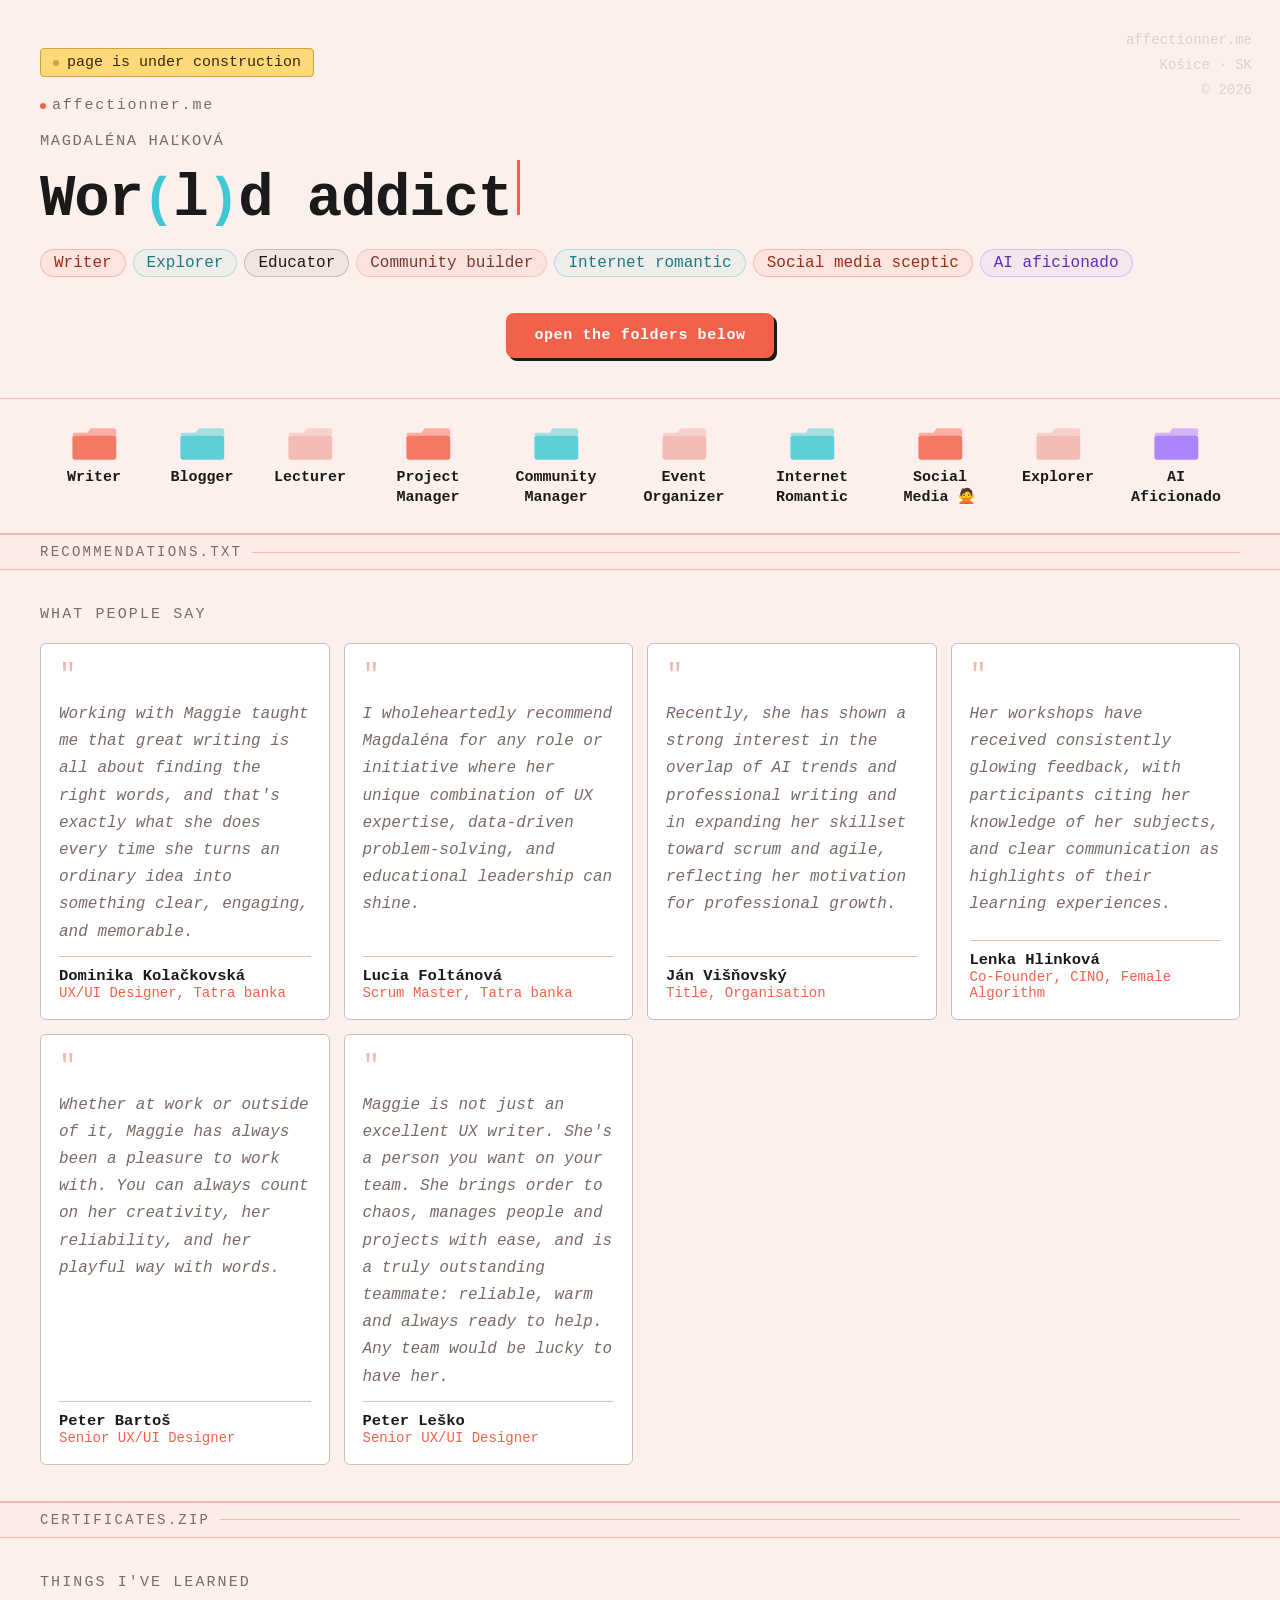
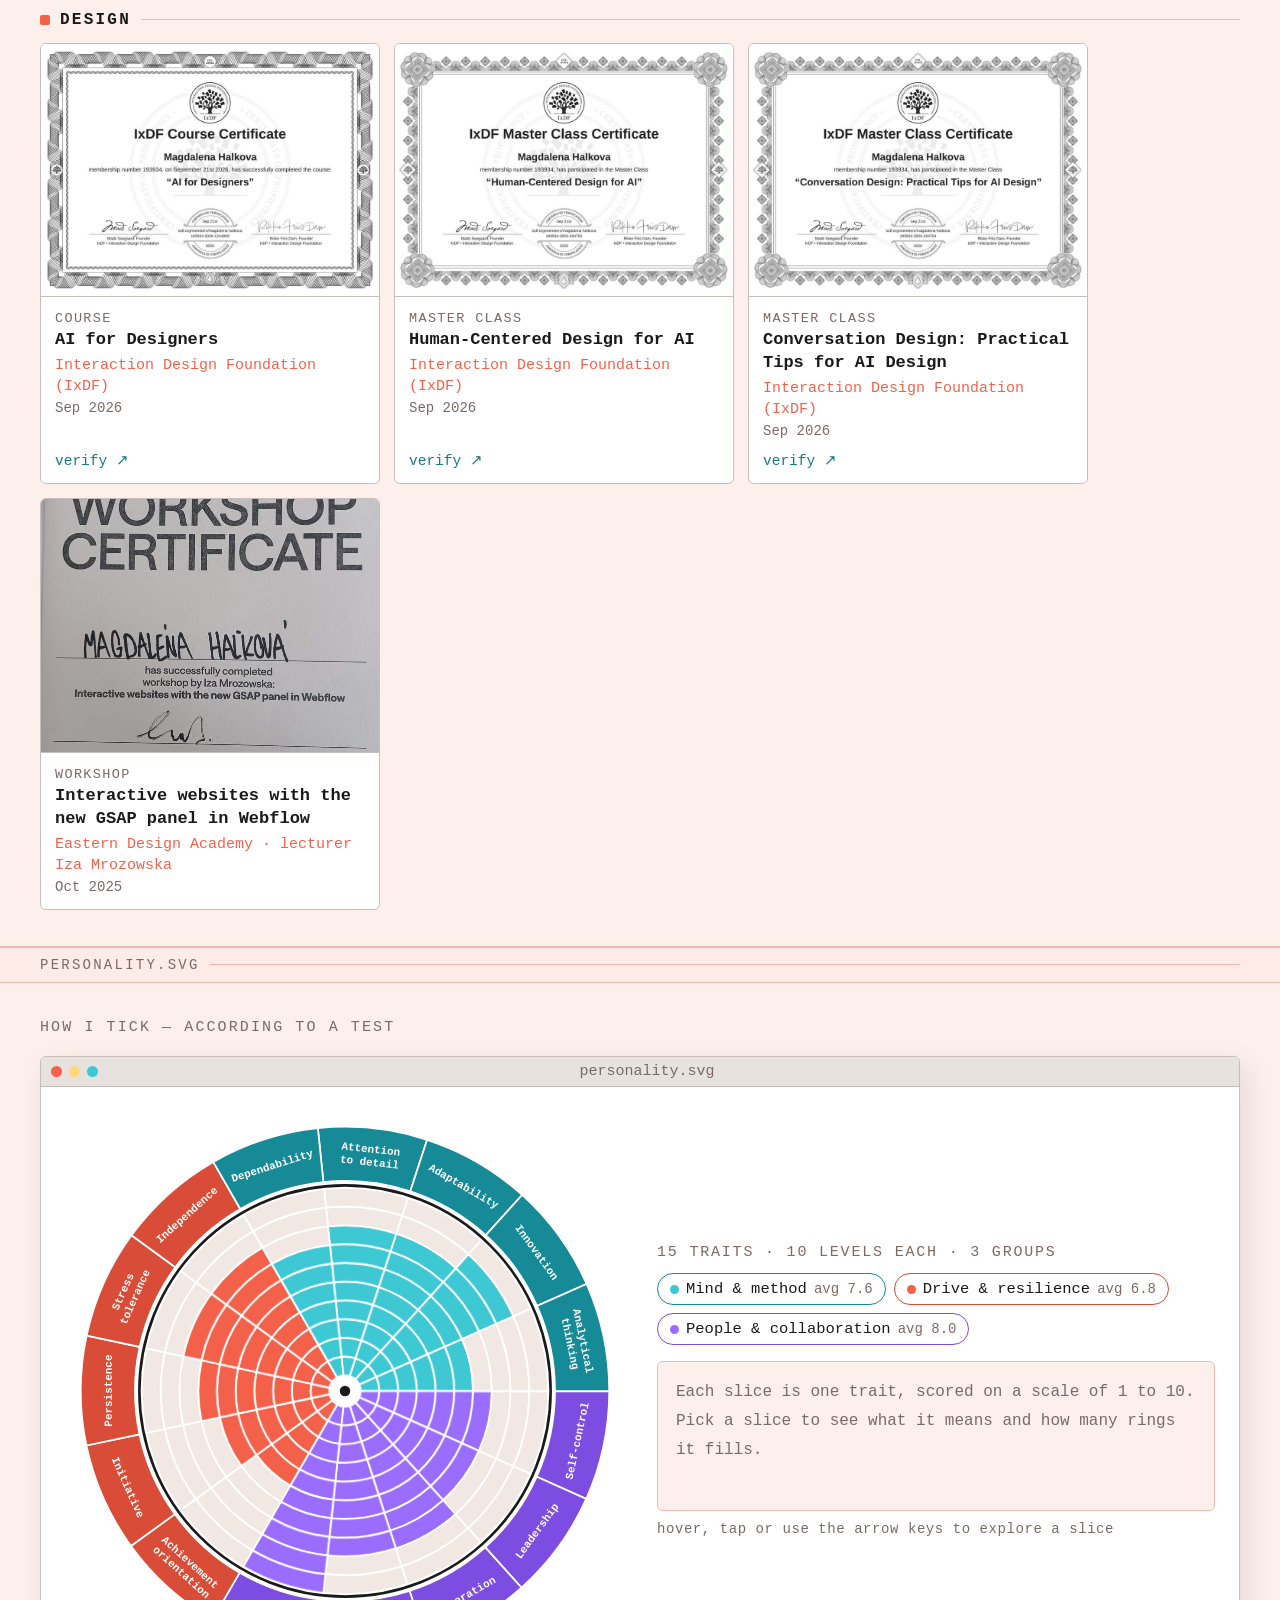
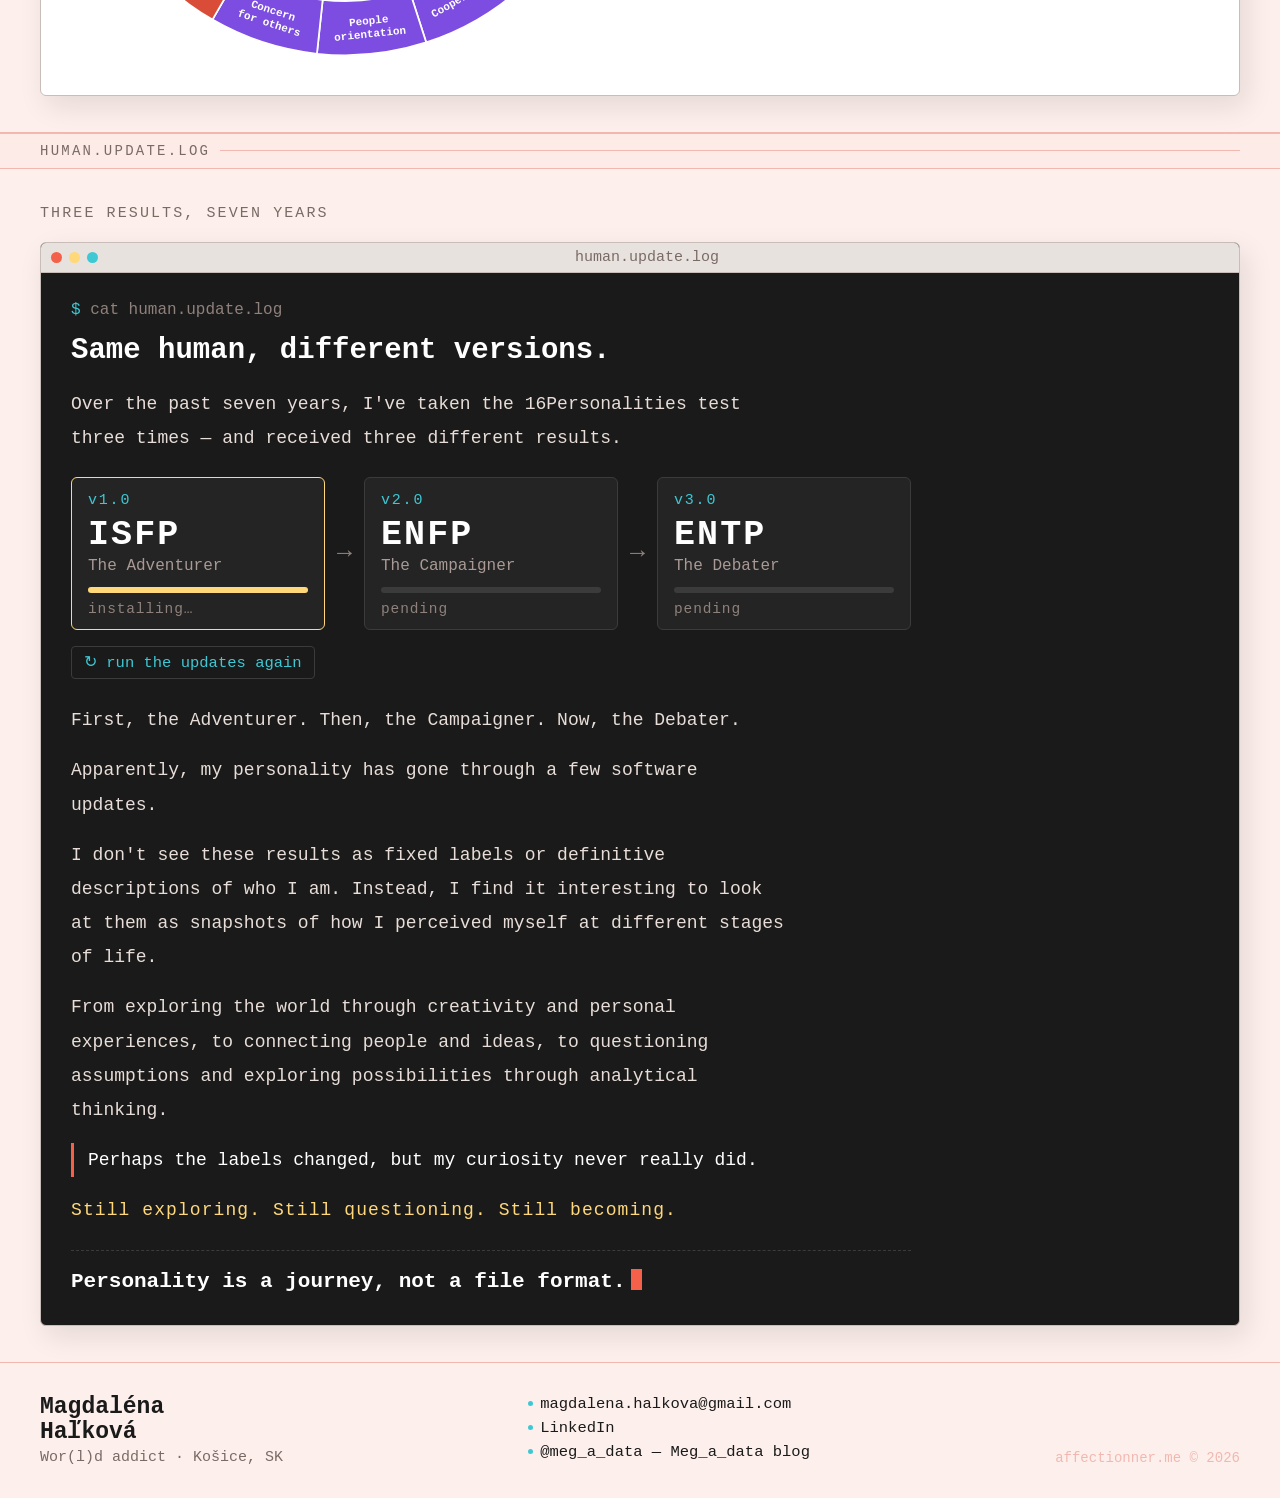
==== commit c17279fe: "Add files via upload" ====
--- a/index.html
+++ b/index.html
@@ -41,7 +41,7 @@
   /* ─── UTILITIES ─── */
   .sec-label {
     padding: 9px 40px;
-    font-size: 9px;
+    font-size: 14px;
     letter-spacing: .16em;
     text-transform: uppercase;
     color: var(--muted);
@@ -63,7 +63,7 @@
     border-bottom: 1px solid var(--blush);
   }
   .section-title {
-    font-size: 10px;
+    font-size: 15px;
     letter-spacing: .14em;
     text-transform: uppercase;
     color: var(--muted);
@@ -81,14 +81,14 @@
     position: absolute;
     right: 28px;
     top: 28px;
-    font-size: 9px;
+    font-size: 14px;
     color: rgba(26,26,26,.15);
     text-align: right;
     line-height: 1.8;
     pointer-events: none;
   }
   .hero-url {
-    font-size: 10px;
+    font-size: 15px;
     color: var(--muted);
     letter-spacing: .12em;
     margin-bottom: 18px;
@@ -106,14 +106,14 @@
   @keyframes pulse { 0%,100%{opacity:1} 50%{opacity:.3} }
 
   .hero-name {
-    font-size: 10.5px;
+    font-size: 15.5px;
     color: var(--muted);
     letter-spacing: .1em;
     text-transform: uppercase;
     margin-bottom: 10px;
   }
   .hero-headline {
-    font-size: 54px;
+    font-size: 59px;
     font-weight: bold;
     color: var(--dark);
     line-height: 1.0;
@@ -123,10 +123,10 @@
     align-items: baseline;
     flex-wrap: wrap;
   }
-  .hero-headline .br { color: var(--blue); font-size: 48px; }
+  .hero-headline .br { color: var(--blue); font-size: 53px; }
   .cursor {
     display: inline-block;
-    width: 3px; height: 50px;
+    width: 3px; height: 55px;
     background: var(--coral);
     margin-left: 5px;
     vertical-align: middle;
@@ -142,7 +142,7 @@
     margin-bottom: 28px;
   }
   .pill {
-    font-size: 11px;
+    font-size: 16px;
     padding: 4px 13px;
     border-radius: 20px;
     border: 1px solid;
@@ -164,7 +164,7 @@
   }
   .btn {
     font-family: 'Courier New', monospace;
-    font-size: 11px;
+    font-size: 16px;
     padding: 9px 20px;
     border-radius: 4px;
     cursor: pointer;
@@ -177,14 +177,14 @@
   .btn-primary:hover { background: #d94d38; }
   .btn-secondary { background: transparent; color: var(--dark); border-color: rgba(26,26,26,.25); }
   .btn-secondary:hover { background: rgba(26,26,26,.05); }
-  .hero-email { font-size: 10px; color: var(--muted); }
+  .hero-email { font-size: 15px; color: var(--muted); }
 
   /* ─── DESKTOP ─── */
   .desktop {
     display: flex;
-    height: 520px;
+    height: auto;
     position: relative;
-    overflow: hidden;
+    overflow: visible;
   }
   .sidebar {
     width: 100%;
@@ -215,20 +215,20 @@
     margin: 0 2px;
     transition: background .15s, transform .12s;
     font-family: 'Courier New', monospace;
-    min-width: 68px;
+    min-width: 100px;
   }
   .folder-btn:hover { background: rgba(244,97,74,.12); transform: translateY(-2px); }
   .folder-btn.active { background: rgba(244,97,74,.22); }
   .folder-icon { width: 48px; height: 38px; }
   .folder-icon svg { width: 100%; height: 100%; }
-  .folder-label { font-size: 10px; font-weight: bold; color: var(--dark); text-align: center; line-height: 1.3; max-width: 72px; }
+  .folder-label { font-size: 15px; font-weight: bold; color: var(--dark); text-align: center; line-height: 1.3; max-width: 104px; }
 
   .desktop { flex-direction: column; }
   .desktop-area { width: 100%; min-height: 0; height: auto; position: relative; overflow: visible; border-top: 1px solid var(--blush); margin-top: 4px; }
   .wallpaper-txt {
     position: absolute;
     bottom: 10px; right: 14px;
-    font-size: 9px;
+    font-size: 14px;
     color: rgba(26,26,26,.13);
     text-align: right;
     line-height: 1.5;
@@ -242,7 +242,7 @@
     border: 1px solid var(--wb);
     border-radius: 6px;
     box-shadow: 6px 10px 28px rgba(0,0,0,.15);
-    width: 305px;
+    width: 380px;
     display: none;
     z-index: 5;
   }
@@ -263,20 +263,20 @@
   .wbtn-close { background: var(--coral); }
   .wbtn-min   { background: var(--yellow); }
   .wbtn-zoom  { background: var(--blue); }
-  .win-title  { font-size: 10px; color: var(--muted); flex: 1; text-align: center; font-family: 'Courier New', monospace; }
-
-  .win-body { padding: 12px 14px 14px; max-height: 290px; overflow-y: auto; }
-  .win-type { font-size: 8px; color: var(--muted); letter-spacing: .08em; text-transform: uppercase; margin-bottom: 3px; }
-  .win-heading { font-size: 13px; color: var(--dark); font-weight: bold; margin-bottom: 6px; }
-  .win-desc { font-size: 10.5px; color: var(--muted); line-height: 1.6; margin-bottom: 8px; }
+  .win-title  { font-size: 15px; color: var(--muted); flex: 1; text-align: center; font-family: 'Courier New', monospace; }
+
+  .win-body { padding: 12px 14px 14px; max-height: 420px; overflow-y: auto; }
+  .win-type { font-size: 13px; color: var(--muted); letter-spacing: .08em; text-transform: uppercase; margin-bottom: 3px; }
+  .win-heading { font-size: 18px; color: var(--dark); font-weight: bold; margin-bottom: 6px; }
+  .win-desc { font-size: 15.5px; color: var(--muted); line-height: 1.6; margin-bottom: 8px; }
   .divider { border: none; border-top: 1px solid var(--blush); margin: 7px 0; }
   .entry { margin-bottom: 7px; }
-  .entry-sub  { font-size: 9px; color: var(--coral); margin-bottom: 1px; }
-  .entry-title { font-size: 10.5px; font-weight: bold; color: var(--dark); }
-  .entry-date { font-size: 9px; color: var(--muted); }
-  .entry-body { font-size: 10px; color: #666; line-height: 1.5; margin-top: 2px; }
+  .entry-sub  { font-size: 14px; color: var(--coral); margin-bottom: 1px; }
+  .entry-title { font-size: 15.5px; font-weight: bold; color: var(--dark); }
+  .entry-date { font-size: 14px; color: var(--muted); }
+  .entry-body { font-size: 15px; color: #666; line-height: 1.5; margin-top: 2px; }
   .tag-row { display: flex; flex-wrap: wrap; gap: 4px; margin-top: 7px; }
-  .tag { font-size: 9px; padding: 2px 7px; border-radius: 3px; font-family: 'Courier New', monospace; }
+  .tag { font-size: 14px; padding: 2px 7px; border-radius: 3px; font-family: 'Courier New', monospace; }
   .tag-c { background: rgba(244,97,74,.1);  color: #9A2C18; border: 1px solid rgba(244,97,74,.28); }
   .tag-b { background: rgba(62,200,212,.1);  color: #1A7A82; border: 1px solid rgba(62,200,212,.3); }
   .tag-p { background: rgba(242,184,176,.22); color: #7A3830; border: 1px solid rgba(242,184,176,.55); }
@@ -287,7 +287,7 @@
     border: 1px solid var(--yb);
     border-radius: 3px;
     padding: 10px 12px;
-    font-size: 10px;
+    font-size: 15px;
     color: #3A2800;
     line-height: 1.6;
     position: absolute;
@@ -306,7 +306,7 @@
   }
   .sticky-dot { width: 7px; height: 7px; background: rgba(0,0,0,.18); border-radius: 50%; }
   .quote-block {
-    font-size: 9px;
+    font-size: 14px;
     font-style: italic;
     color: #6A4E00;
     border-left: 2px solid var(--yb);
@@ -332,11 +332,11 @@
     color: inherit;
   }
   .work-card:hover { transform: translateY(-2px); box-shadow: 4px 8px 20px rgba(0,0,0,.1); }
-  .work-card-type { font-size: 8.5px; color: var(--muted); letter-spacing: .1em; text-transform: uppercase; margin-bottom: 5px; }
-  .work-card-title { font-size: 13px; font-weight: bold; color: var(--dark); margin-bottom: 3px; line-height: 1.3; }
-  .work-card-org   { font-size: 10px; color: var(--coral); margin-bottom: 8px; }
-  .work-card-desc  { font-size: 10px; color: var(--muted); line-height: 1.5; }
-  .work-card-tag   { display: inline-block; font-size: 8.5px; padding: 2px 7px; border-radius: 3px; margin-top: 10px; background: rgba(62,200,212,.1); color: #1A7A82; border: 1px solid rgba(62,200,212,.3); }
+  .work-card-type { font-size: 13.5px; color: var(--muted); letter-spacing: .1em; text-transform: uppercase; margin-bottom: 5px; }
+  .work-card-title { font-size: 18px; font-weight: bold; color: var(--dark); margin-bottom: 3px; line-height: 1.3; }
+  .work-card-org   { font-size: 15px; color: var(--coral); margin-bottom: 8px; }
+  .work-card-desc  { font-size: 15px; color: var(--muted); line-height: 1.5; }
+  .work-card-tag   { display: inline-block; font-size: 13.5px; padding: 2px 7px; border-radius: 3px; margin-top: 10px; background: rgba(62,200,212,.1); color: #1A7A82; border: 1px solid rgba(62,200,212,.3); }
   .work-placeholder {
     border: 1px dashed var(--blush);
     border-radius: 6px;
@@ -347,7 +347,7 @@
     justify-content: center;
     min-height: 120px;
     color: var(--blush);
-    font-size: 10px;
+    font-size: 15px;
     gap: 7px;
     cursor: pointer;
     transition: background .15s;
@@ -376,14 +376,14 @@
     display: flex;
     align-items: center;
     justify-content: center;
-    font-size: 14px;
+    font-size: 19px;
   }
   .ci-coral { background: rgba(244,97,74,.12); }
   .ci-blue  { background: rgba(62,200,212,.12); }
   .ci-blush { background: rgba(242,184,176,.3); }
-  .cert-title  { font-size: 10.5px; font-weight: bold; color: var(--dark); line-height: 1.3; margin-bottom: 2px; }
-  .cert-issuer { font-size: 9px; color: var(--coral); margin-bottom: 2px; }
-  .cert-date   { font-size: 9px; color: var(--muted); }
+  .cert-title  { font-size: 15.5px; font-weight: bold; color: var(--dark); line-height: 1.3; margin-bottom: 2px; }
+  .cert-issuer { font-size: 14px; color: var(--coral); margin-bottom: 2px; }
+  .cert-date   { font-size: 14px; color: var(--muted); }
   .cert-placeholder {
     border: 1px dashed var(--blush);
     border-radius: 6px;
@@ -392,7 +392,7 @@
     align-items: center;
     justify-content: center;
     color: var(--blush);
-    font-size: 10px;
+    font-size: 15px;
     gap: 6px;
     cursor: pointer;
     min-height: 60px;
@@ -423,7 +423,7 @@
     justify-content: center;
     gap: 5px;
     color: var(--blush);
-    font-size: 9px;
+    font-size: 14px;
     background: white;
     transition: background .15s;
     cursor: pointer;
@@ -444,11 +444,11 @@
     flex-wrap: wrap;
     gap: 20px;
   }
-  .footer-name { font-size: 18px; font-weight: bold; color: var(--dark); line-height: 1.1; margin-bottom: 4px; }
-  .footer-tagline { font-size: 10px; color: var(--muted); }
+  .footer-name { font-size: 23px; font-weight: bold; color: var(--dark); line-height: 1.1; margin-bottom: 4px; }
+  .footer-tagline { font-size: 15px; color: var(--muted); }
   .footer-links { display: flex; flex-direction: column; gap: 6px; }
   .footer-link {
-    font-size: 10.5px;
+    font-size: 15.5px;
     color: var(--dark);
     text-decoration: none;
     display: flex;
@@ -457,7 +457,7 @@
   }
   .footer-link:hover { color: var(--coral); }
   .footer-dot { width: 5px; height: 5px; background: var(--blue); border-radius: 50%; flex-shrink: 0; }
-  .footer-copy { font-size: 9px; color: var(--blush); align-self: flex-end; }
+  .footer-copy { font-size: 14px; color: var(--blush); align-self: flex-end; }
 
   /* ─── MOBILE WINDOW PANEL ───
      On mobile we show a dedicated panel ABOVE the folder bars.
@@ -491,11 +491,11 @@
   @media (max-width: 768px) {
     /* Hero */
     .hero { padding: 28px 20px; }
-    .hero-headline { font-size: 38px; }
-    .hero-headline .br { font-size: 34px; }
-    .cursor { height: 36px; }
+    .hero-headline { font-size: 43px; }
+    .hero-headline .br { font-size: 39px; }
+    .cursor { height: 41px; }
     .hero-roles { gap: 5px; }
-    .pill { font-size: 10px; padding: 3px 10px; }
+    .pill { font-size: 15px; padding: 3px 10px; }
     .hero-cta { flex-direction: column; align-items: flex-start; gap: 8px; }
 
     /* Sections */
@@ -524,10 +524,10 @@
   }
 
   @media (max-width: 400px) {
-    .hero-headline { font-size: 30px; }
-    .hero-headline .br { font-size: 27px; }
-    .cursor { height: 28px; }
-    .pill { font-size: 9px; padding: 2px 8px; }
+    .hero-headline { font-size: 35px; }
+    .hero-headline .br { font-size: 32px; }
+    .cursor { height: 33px; }
+    .pill { font-size: 14px; padding: 2px 8px; }
   }
 
   /* ─── IMAGE WINDOWS ─── */
@@ -557,14 +557,14 @@
   .cx-group:last-child { margin-bottom: 0; }
   .cx-group-title {
     display: flex; align-items: center; gap: 10px;
-    font-size: 11px; font-weight: bold; letter-spacing: .14em;
+    font-size: 16px; font-weight: bold; letter-spacing: .14em;
     text-transform: uppercase; color: var(--dark); margin-bottom: 14px;
   }
   .cx-group-title::before { content: ''; width: 10px; height: 10px; background: var(--coral); border-radius: 2px; }
   .cx-group-title::after { content: ''; flex: 1; height: 1px; background: var(--blush); }
   .cx-grid {
     display: grid;
-    grid-template-columns: repeat(auto-fill, minmax(250px, 300px));
+    grid-template-columns: repeat(auto-fill, minmax(280px, 340px));
     justify-content: start;
     gap: 14px;
   }
@@ -580,11 +580,11 @@
   }
   .cx-thumb img { width: 100%; height: 100%; object-fit: cover; object-position: center; display: block; }
   .cx-body { padding: 14px; display: flex; flex-direction: column; gap: 3px; flex: 1; font-family: 'Courier New', monospace; }
-  .cx-type { font-size: 8.5px; color: var(--muted); letter-spacing: .1em; text-transform: uppercase; }
-  .cx-title { font-size: 12px; font-weight: bold; color: var(--dark); line-height: 1.35; }
-  .cx-issuer { font-size: 10px; color: var(--coral); line-height: 1.4; }
-  .cx-date { font-size: 9px; color: var(--muted); }
-  .cx-verify { margin-top: auto; padding-top: 10px; font-size: 9.5px; color: #1A7A82; text-decoration: none; }
+  .cx-type { font-size: 13.5px; color: var(--muted); letter-spacing: .1em; text-transform: uppercase; }
+  .cx-title { font-size: 17px; font-weight: bold; color: var(--dark); line-height: 1.35; }
+  .cx-issuer { font-size: 15px; color: var(--coral); line-height: 1.4; }
+  .cx-date { font-size: 14px; color: var(--muted); }
+  .cx-verify { margin-top: auto; padding-top: 10px; font-size: 14.5px; color: #1A7A82; text-decoration: none; }
   .cx-verify:hover { color: var(--coral); }
   .cx-lightbox {
     position: fixed; inset: 0; background: rgba(26,26,26,.85);
@@ -593,7 +593,7 @@
   }
   .cx-lightbox.show { display: flex; }
   .cx-lightbox img { max-width: 100%; max-height: 100%; border-radius: 4px; background: white; box-shadow: 0 12px 48px rgba(0,0,0,.5); }
-  .cx-lightbox-close { position: absolute; top: 14px; right: 18px; color: #fff; font-size: 11px; font-family: 'Courier New', monospace; letter-spacing: .08em; }
+  .cx-lightbox-close { position: absolute; top: 14px; right: 18px; color: #fff; font-size: 16px; font-family: 'Courier New', monospace; letter-spacing: .08em; }
   @media (max-width: 600px) {
     .cx-grid { grid-template-columns: 1fr; }
     .cx-thumb { aspect-ratio: 16 / 10; }
@@ -604,26 +604,23 @@
   .hero-open-wrap { display: flex; justify-content: center; margin-top: 36px; }
   .hero-open {
     display: inline-flex; align-items: center; gap: 12px;
-    font-family: 'Courier New', monospace; font-size: 17px; font-weight: bold;
-    letter-spacing: .04em; text-decoration: none;
+    font-family: 'Courier New', monospace; font-size: 15px; font-weight: bold;
+    letter-spacing: .04em; text-decoration: none; max-width: 100%; text-align: center; flex-wrap: wrap; justify-content: center;
     color: #fff; background: var(--coral);
-    padding: 16px 34px; border-radius: 8px;
+    padding: 12px 26px; border-radius: 8px;
     border: 2px solid var(--coral);
-    box-shadow: 4px 4px 0 var(--dark);
+    box-shadow: 3px 3px 0 var(--dark);
     transition: transform .12s, box-shadow .12s, background .12s;
   }
-  .hero-open:hover { background: #d94d38; transform: translate(-2px, -2px); box-shadow: 6px 6px 0 var(--dark); }
-  .hero-open:active { transform: translate(3px, 3px); box-shadow: 1px 1px 0 var(--dark); }
-  .hero-open-arrow { display: inline-block; animation: openBounce 1.4s ease-in-out infinite; }
-  @keyframes openBounce { 0%,100% { transform: translateY(-2px); } 50% { transform: translateY(4px); } }
-  @media (prefers-reduced-motion: reduce) { .hero-open-arrow { animation: none; } }
-  @media (max-width: 600px) { .hero-open { font-size: 14px; padding: 14px 24px; } }
+  .hero-open:hover { background: #d94d38; transform: translate(-2px, -2px); box-shadow: 5px 5px 0 var(--dark); }
+  .hero-open:active { transform: translate(2px, 2px); box-shadow: 1px 1px 0 var(--dark); }
+  @media (max-width: 600px) { .hero-open { padding: 12px 20px; } }
 
   /* ─── PERSONALITY CHART ─── */
   .pw-window { background: #fff; border: 1px solid var(--wb); border-radius: 6px; box-shadow: 6px 10px 28px rgba(0,0,0,.10); overflow: hidden; }
   .pw-chrome { background: var(--wc); border-bottom: 1px solid var(--wb); padding: 6px 10px; display: flex; align-items: center; gap: 7px; user-select: none; }
   .pw-dot { width: 11px; height: 11px; border-radius: 50%; display: inline-block; flex-shrink: 0; }
-  .pw-chrome-title { flex: 1; text-align: center; font-size: 10px; color: var(--muted); font-family: 'Courier New', monospace; margin-right: 40px; }
+  .pw-chrome-title { flex: 1; text-align: center; font-size: 15px; color: var(--muted); font-family: 'Courier New', monospace; margin-right: 40px; }
   .pw-body { padding: 24px; }
   .pw-layout { display: grid; grid-template-columns: minmax(280px, 560px) minmax(240px, 1fr); gap: 32px; align-items: center; }
   .pw-svg { width: 100%; height: auto; display: block; }
@@ -631,29 +628,29 @@
   .pw-empty { fill: #F1E8E4; stroke: #fff; stroke-width: 2; }
   .pw-fill { stroke: #fff; stroke-width: 2; opacity: 0; }
   .pw-tile { stroke: #fff; stroke-width: 2; }
-  .pw-label { font-family: 'Courier New', monospace; font-size: 11.5px; font-weight: bold; fill: #fff; pointer-events: none; }
+  .pw-label { font-family: 'Courier New', monospace; font-size: 12.5px; font-weight: bold; fill: #fff; pointer-events: none; }
   .pw-svg.pw-play .pw-fill { animation: pwIn .4s ease-out forwards; animation-delay: var(--d, 0ms); }
   @keyframes pwIn { from { opacity: 0; } to { opacity: 1; } }
   .pw-svg.has-sel .pw-sector:not(.sel) { opacity: .42; }
   .pw-svg.has-group .pw-sector:not(.in-group) { opacity: .18; }
   .pw-sector:focus-visible .pw-tile { stroke: var(--dark); stroke-width: 3; }
-  .pw-intro { font-size: 10px; letter-spacing: .12em; text-transform: uppercase; color: var(--muted); }
+  .pw-intro { font-size: 15px; letter-spacing: .12em; text-transform: uppercase; color: var(--muted); }
   .pw-chips { display: flex; flex-wrap: wrap; gap: 8px; margin: 12px 0 16px; }
-  .pw-chip { font-family: 'Courier New', monospace; font-size: 10.5px; padding: 6px 12px; border-radius: 20px; border: 1px solid; background: #fff; color: var(--dark); cursor: pointer; display: inline-flex; align-items: center; gap: 7px; transition: background .15s; }
+  .pw-chip { font-family: 'Courier New', monospace; font-size: 15.5px; padding: 6px 12px; border-radius: 20px; border: 1px solid; background: #fff; color: var(--dark); cursor: pointer; display: inline-flex; align-items: center; gap: 7px; transition: background .15s; }
   .pw-chip:hover { background: var(--cream); }
-  .pw-chip small { font-size: 9px; color: var(--muted); }
+  .pw-chip small { font-size: 14px; color: var(--muted); }
   .pw-chip[aria-pressed="true"] { background: var(--dark); color: #fff; }
   .pw-chip[aria-pressed="true"] small { color: #ddd; }
   .pw-chip-dot { width: 9px; height: 9px; border-radius: 50%; flex-shrink: 0; }
   .pw-card { background: var(--cream); border: 1px solid var(--blush); border-radius: 6px; padding: 16px 18px; min-height: 150px; font-family: 'Courier New', monospace; }
-  .pw-card-group { display: flex; align-items: center; gap: 7px; font-size: 9px; letter-spacing: .12em; text-transform: uppercase; color: var(--muted); margin-bottom: 6px; }
-  .pw-card-name { font-size: 17px; font-weight: bold; color: var(--dark); line-height: 1.25; margin-bottom: 10px; }
+  .pw-card-group { display: flex; align-items: center; gap: 7px; font-size: 14px; letter-spacing: .12em; text-transform: uppercase; color: var(--muted); margin-bottom: 6px; }
+  .pw-card-name { font-size: 22px; font-weight: bold; color: var(--dark); line-height: 1.25; margin-bottom: 10px; }
   .pw-pips { display: flex; gap: 3px; margin-bottom: 6px; }
   .pw-pip { width: 14px; height: 8px; border-radius: 2px; background: #E6DCD8; }
-  .pw-level { font-size: 10px; color: var(--muted); margin-bottom: 10px; }
-  .pw-desc { font-size: 11px; color: #555; line-height: 1.7; }
-  .pw-hint { font-size: 11px; color: var(--muted); line-height: 1.8; }
-  .pw-note { font-size: 9px; color: var(--muted); margin-top: 10px; letter-spacing: .04em; }
+  .pw-level { font-size: 15px; color: var(--muted); margin-bottom: 10px; }
+  .pw-desc { font-size: 16px; color: #555; line-height: 1.7; }
+  .pw-hint { font-size: 16px; color: var(--muted); line-height: 1.8; }
+  .pw-note { font-size: 14px; color: var(--muted); margin-top: 10px; letter-spacing: .04em; }
   @media (prefers-reduced-motion: reduce) {
     .pw-fill { opacity: 1; }
     .pw-svg.pw-play .pw-fill { animation: none; }
@@ -663,6 +660,59 @@
     .pw-body { padding: 16px; }
   }
   @media (max-width: 520px) { .pw-label { display: none; } }
+
+  /* ─── HUMAN UPDATE LOG ─── */
+  .hu-window { background: #1A1A1A; }
+  .hu-body { padding: 28px 30px 32px; font-family: 'Courier New', monospace; color: #F2E9E5; max-width: 900px; }
+  .hu-prompt { font-size: 16px; color: #8f817c; margin-bottom: 14px; }
+  .hu-prompt b { color: var(--blue); font-weight: normal; }
+  .hu-title { font-size: 29px; font-weight: bold; color: #fff; line-height: 1.25; margin-bottom: 18px; }
+  .hu-p { font-size: 18px; line-height: 1.9; color: #E8DDD8; margin: 0 0 16px; max-width: 720px; }
+  .hu-versions { display: grid; grid-template-columns: 1fr auto 1fr auto 1fr; align-items: stretch; gap: 12px; margin: 22px 0 16px; }
+  .hu-arrow { align-self: center; font-size: 25px; color: #8f817c; }
+  .hu-ver { background: #242424; border: 1px solid #3b3b3b; border-radius: 6px; padding: 14px 16px 12px; transition: border-color .3s, box-shadow .3s; }
+  .hu-ver-tag { font-size: 15px; letter-spacing: .12em; color: var(--blue); }
+  .hu-type { font-size: 35px; font-weight: bold; color: #fff; letter-spacing: .06em; margin: 6px 0 2px; }
+  .hu-name { font-size: 16px; color: #A99A95; margin-bottom: 12px; }
+  .hu-bar { height: 6px; background: #3b3b3b; border-radius: 3px; overflow: hidden; }
+  .hu-bar-fill { display: block; height: 100%; width: 0; background: var(--blue); transition: width 1s linear; }
+  .hu-ver.installing .hu-bar-fill, .hu-ver.done .hu-bar-fill { width: 100%; }
+  .hu-status { font-size: 14.5px; color: #8f817c; margin-top: 8px; letter-spacing: .06em; }
+  .hu-ver.installing { border-color: var(--yellow); }
+  .hu-ver.installing .hu-bar-fill { background: var(--yellow); }
+  .hu-ver.done .hu-status { color: var(--blue); }
+  .hu-ver.latest.done { border-color: #9B6DFF; box-shadow: 0 0 0 3px rgba(155,109,255,.22); }
+  .hu-ver.latest.done .hu-bar-fill { background: #9B6DFF; }
+  .hu-ver.latest.done .hu-status { color: #B79BFF; }
+  .hu-reset .hu-bar-fill { transition: none; }
+  .hu-replay { font-family: 'Courier New', monospace; font-size: 15.5px; color: var(--blue); background: transparent; border: 1px solid #3b3b3b; border-radius: 4px; padding: 6px 12px; cursor: pointer; margin-bottom: 24px; transition: border-color .15s; }
+  .hu-replay:hover { border-color: var(--blue); }
+  .hu-key { border-left: 3px solid var(--coral); padding-left: 14px; color: #fff; }
+  .hu-still { color: var(--yellow); letter-spacing: .06em; }
+  .hu-final { font-size: 21px; font-weight: bold; color: #fff; margin-top: 22px; padding-top: 18px; border-top: 1px dashed #3b3b3b; }
+  .hu-cursor { display: inline-block; width: 11px; height: 21px; background: var(--coral); vertical-align: -3px; margin-left: 5px; animation: blink 1s step-end infinite; }
+  @media (prefers-reduced-motion: reduce) { .hu-cursor { animation: none; } .hu-bar-fill { transition: none; } }
+  @media (max-width: 640px) {
+    .hu-body { padding: 20px 18px 24px; }
+    .hu-title { font-size: 24px; }
+    .hu-versions { grid-template-columns: 1fr; gap: 8px; }
+    .hu-arrow { justify-self: center; transform: rotate(90deg); }
+    .hu-type { font-size: 31px; }
+  }
+
+  /* ─── STICKY FOLDER BAR ─── */
+  .sidebar { position: sticky; top: 0; z-index: 2000; background: var(--cream); transition: box-shadow .2s; }
+  .sidebar.stuck { border-bottom: 1px solid var(--blush); box-shadow: 0 6px 14px rgba(0,0,0,.06); }
+  @media (max-width: 1180px) {
+    .sidebar { flex-wrap: nowrap; justify-content: flex-start; overflow-x: auto; scrollbar-width: none; }
+    .sidebar::-webkit-scrollbar { display: none; }
+    .folder-btn { flex: 0 0 auto; }
+  }
+  @media (max-width: 768px) {
+    .sidebar { padding: 8px 8px 6px; gap: 2px; }
+    .folder-btn { min-width: 88px; padding: 6px 6px; }
+    .folder-icon { width: 38px; height: 30px; }
+  }
 </style>
 </head>
 <body>
@@ -690,13 +740,13 @@
     border: 1px solid var(--yb);
     border-radius: 4px;
     padding: 5px 12px;
-    font-size: 10px;
+    font-size: 15px;
     color: #3A2800;
     margin-bottom: 20px;
     font-family: 'Courier New', monospace;
   ">
     <span style="animation: pulse 1.5s infinite; display:inline-block; width:6px; height:6px; background:#C4A83A; border-radius:50%;"></span>
-    page is still evolving – come back later
+    page is under construction
   </div>
   <div class="hero-url">
     <span class="pulse"></span>
@@ -722,7 +772,7 @@
   </div>
 
   <div class="hero-open-wrap">
-    <a class="hero-open" href="#desktop">open the folders below <span class="hero-open-arrow">↓</span></a>
+    <a class="hero-open" href="#desktop">open the folders below</a>
   </div>
 </div>
 
@@ -1368,50 +1418,72 @@
 <div class="sec-label">recommendations.txt</div>
 <div class="section">
   <div class="section-title">what people say</div>
-  <div style="display:grid;grid-template-columns:repeat(auto-fit,minmax(220px,1fr));gap:14px;">
+  <div style="display:grid;grid-template-columns:repeat(auto-fit,minmax(270px,1fr));gap:14px;">
 
     <!-- RECOMMENDATION CARD — copy this block to add more -->
     <div style="background:white;border:1px solid var(--wb);border-radius:6px;padding:18px;display:flex;flex-direction:column;gap:10px;">
-      <div style="font-size:24px;color:var(--blush);line-height:1;">"</div>
-      <div style="font-size:11px;color:var(--muted);line-height:1.7;font-style:italic;">
+      <div style="font-size:29px;color:var(--blush);line-height:1;">"</div>
+      <div style="font-size:16px;color:var(--muted);line-height:1.7;font-style:italic;">
         Working with Maggie taught me that great writing is all about finding the right words, and that's exactly what she does every time she turns an ordinary idea into something clear, engaging, and memorable.
       </div>
       <div style="margin-top:auto;padding-top:10px;border-top:1px solid var(--blush);">
-        <div style="font-size:10.5px;font-weight:bold;color:var(--dark);">Dominika Kolačkovská</div>
-        <div style="font-size:9px;color:var(--coral);">UX/UI Designer, Tatra banka</div>
+        <div style="font-size:15.5px;font-weight:bold;color:var(--dark);">Dominika Kolačkovská</div>
+        <div style="font-size:14px;color:var(--coral);">UX/UI Designer, Tatra banka</div>
       </div>
     </div>
 
     <div style="background:white;border:1px solid var(--wb);border-radius:6px;padding:18px;display:flex;flex-direction:column;gap:10px;">
-      <div style="font-size:24px;color:var(--blush);line-height:1;">"</div>
-      <div style="font-size:11px;color:var(--muted);line-height:1.7;font-style:italic;">
+      <div style="font-size:29px;color:var(--blush);line-height:1;">"</div>
+      <div style="font-size:16px;color:var(--muted);line-height:1.7;font-style:italic;">
         I wholeheartedly recommend Magdaléna for any role or initiative where her unique combination of UX expertise, data-driven problem-solving, and educational leadership can shine.
       </div>
       <div style="margin-top:auto;padding-top:10px;border-top:1px solid var(--blush);">
-        <div style="font-size:10.5px;font-weight:bold;color:var(--dark);">Lucia Foltánová</div>
-        <div style="font-size:9px;color:var(--coral);">Scrum Master, Tatra banka</div>
+        <div style="font-size:15.5px;font-weight:bold;color:var(--dark);">Lucia Foltánová</div>
+        <div style="font-size:14px;color:var(--coral);">Scrum Master, Tatra banka</div>
       </div>
     </div>
 
     <div style="background:white;border:1px solid var(--wb);border-radius:6px;padding:18px;display:flex;flex-direction:column;gap:10px;">
-      <div style="font-size:24px;color:var(--blush);line-height:1;">"</div>
-      <div style="font-size:11px;color:var(--muted);line-height:1.7;font-style:italic;">
+      <div style="font-size:29px;color:var(--blush);line-height:1;">"</div>
+      <div style="font-size:16px;color:var(--muted);line-height:1.7;font-style:italic;">
         Recently, she has shown a strong interest in the overlap of AI trends and professional writing and in expanding her skillset toward scrum and agile, reflecting her motivation for professional growth.
       </div>
       <div style="margin-top:auto;padding-top:10px;border-top:1px solid var(--blush);">
-        <div style="font-size:10.5px;font-weight:bold;color:var(--dark);">Ján Višňovský</div>
-        <div style="font-size:9px;color:var(--coral);">Title, Organisation</div>
+        <div style="font-size:15.5px;font-weight:bold;color:var(--dark);">Ján Višňovský</div>
+        <div style="font-size:14px;color:var(--coral);">Title, Organisation</div>
       </div>
     </div>
 
     <div style="background:white;border:1px solid var(--wb);border-radius:6px;padding:18px;display:flex;flex-direction:column;gap:10px;">
-      <div style="font-size:24px;color:var(--blush);line-height:1;">"</div>
-      <div style="font-size:11px;color:var(--muted);line-height:1.7;font-style:italic;">
+      <div style="font-size:29px;color:var(--blush);line-height:1;">"</div>
+      <div style="font-size:16px;color:var(--muted);line-height:1.7;font-style:italic;">
         Her workshops have received consistently glowing feedback, with participants citing her knowledge of her subjects, and clear communication as highlights of their learning experiences.
       </div>
       <div style="margin-top:auto;padding-top:10px;border-top:1px solid var(--blush);">
-        <div style="font-size:10.5px;font-weight:bold;color:var(--dark);">Lenka Hlinková</div>
-        <div style="font-size:9px;color:var(--coral);">Co-Founder, CINO, Female Algorithm</div>
+        <div style="font-size:15.5px;font-weight:bold;color:var(--dark);">Lenka Hlinková</div>
+        <div style="font-size:14px;color:var(--coral);">Co-Founder, CINO, Female Algorithm</div>
+      </div>
+    </div>
+
+    <div style="background:white;border:1px solid var(--wb);border-radius:6px;padding:18px;display:flex;flex-direction:column;gap:10px;">
+      <div style="font-size:29px;color:var(--blush);line-height:1;">"</div>
+      <div style="font-size:16px;color:var(--muted);line-height:1.7;font-style:italic;">
+        Whether at work or outside of it, Maggie has always been a pleasure to work with. You can always count on her creativity, her reliability, and her playful way with words.
+      </div>
+      <div style="margin-top:auto;padding-top:10px;border-top:1px solid var(--blush);">
+        <div style="font-size:15.5px;font-weight:bold;color:var(--dark);">Peter Bartoš</div>
+        <div style="font-size:14px;color:var(--coral);">Senior UX/UI Designer</div>
+      </div>
+    </div>
+
+    <div style="background:white;border:1px solid var(--wb);border-radius:6px;padding:18px;display:flex;flex-direction:column;gap:10px;">
+      <div style="font-size:29px;color:var(--blush);line-height:1;">"</div>
+      <div style="font-size:16px;color:var(--muted);line-height:1.7;font-style:italic;">
+        Maggie is not just an excellent UX writer. She's a person you want on your team. She brings order to chaos, manages people and projects with ease, and is a truly outstanding teammate: reliable, warm and always ready to help. Any team would be lucky to have her.
+      </div>
+      <div style="margin-top:auto;padding-top:10px;border-top:1px solid var(--blush);">
+        <div style="font-size:15.5px;font-weight:bold;color:var(--dark);">Peter Leško</div>
+        <div style="font-size:14px;color:var(--coral);">Senior UX/UI Designer</div>
       </div>
     </div>
 
@@ -1523,6 +1595,69 @@
 </div>
 
 <!-- ============================================================
+     HUMAN UPDATE LOG
+     ─────────────────────────────────────────────────────────────
+     Text is plain HTML below: edit the paragraphs directly.
+     The three version cards (.hu-ver) "install" one after another
+     when the section scrolls into view; the replay button runs
+     them again. To add a 4th result: copy a .hu-arrow + .hu-ver
+     pair and change the grid in the CSS (.hu-versions).
+     ============================================================ -->
+<div class="sec-label">human.update.log</div>
+<div class="section">
+  <div class="section-title">three results, seven years</div>
+  <div class="pw-window hu-window">
+    <div class="pw-chrome">
+      <span class="pw-dot" style="background:var(--coral)"></span>
+      <span class="pw-dot" style="background:var(--yellow)"></span>
+      <span class="pw-dot" style="background:var(--blue)"></span>
+      <span class="pw-chrome-title">human.update.log</span>
+    </div>
+    <div class="hu-body">
+      <div class="hu-prompt"><b>$</b> cat human.update.log</div>
+      <h3 class="hu-title">Same human, different versions.</h3>
+
+      <p class="hu-p">Over the past seven years, I've taken the 16Personalities test three times — and received three different results.</p>
+
+      <div class="hu-versions" id="hu-versions">
+        <div class="hu-ver done" role="group" aria-label="Version 1.0: ISFP, The Adventurer">
+          <div class="hu-ver-tag">v1.0</div>
+          <div class="hu-type">ISFP</div>
+          <div class="hu-name">The Adventurer</div>
+          <div class="hu-bar"><span class="hu-bar-fill"></span></div>
+          <div class="hu-status">installed ✓</div>
+        </div>
+        <div class="hu-arrow" aria-hidden="true">→</div>
+        <div class="hu-ver done" role="group" aria-label="Version 2.0: ENFP, The Campaigner">
+          <div class="hu-ver-tag">v2.0</div>
+          <div class="hu-type">ENFP</div>
+          <div class="hu-name">The Campaigner</div>
+          <div class="hu-bar"><span class="hu-bar-fill"></span></div>
+          <div class="hu-status">installed ✓</div>
+        </div>
+        <div class="hu-arrow" aria-hidden="true">→</div>
+        <div class="hu-ver latest done" role="group" aria-label="Version 3.0, latest: ENTP, The Debater">
+          <div class="hu-ver-tag">v3.0</div>
+          <div class="hu-type">ENTP</div>
+          <div class="hu-name">The Debater</div>
+          <div class="hu-bar"><span class="hu-bar-fill"></span></div>
+          <div class="hu-status">latest ✓</div>
+        </div>
+      </div>
+      <button type="button" class="hu-replay" id="hu-replay">↻ run the updates again</button>
+
+      <p class="hu-p">First, the Adventurer. Then, the Campaigner. Now, the Debater.</p>
+      <p class="hu-p">Apparently, my personality has gone through a few software updates.</p>
+      <p class="hu-p">I don't see these results as fixed labels or definitive descriptions of who I am. Instead, I find it interesting to look at them as snapshots of how I perceived myself at different stages of life.</p>
+      <p class="hu-p">From exploring the world through creativity and personal experiences, to connecting people and ideas, to questioning assumptions and exploring possibilities through analytical thinking.</p>
+      <p class="hu-p hu-key">Perhaps the labels changed, but my curiosity never really did.</p>
+      <p class="hu-p hu-still">Still exploring. Still questioning. Still becoming.</p>
+      <div class="hu-final">Personality is a journey, not a file format.<span class="hu-cursor" aria-hidden="true"></span></div>
+    </div>
+  </div>
+</div>
+
+<!-- ============================================================
      FOOTER
      ─────────────────────────────────────────────────────────────
      EDIT: name, tagline, links (replace # with real URLs)
@@ -1533,7 +1668,7 @@
     <div class="footer-tagline">Wor(l)d addict · Košice, SK</div> <!-- EDIT tagline -->
   </div>
   <div class="footer-links">
-    <span style="font-size:10.5px;color:var(--dark);display:flex;align-items:center;gap:7px;">
+    <span style="font-size:15.5px;color:var(--dark);display:flex;align-items:center;gap:7px;">
       <span class="footer-dot"></span>magdalena.halkova@gmail.com
     </span>
     <a class="footer-link" href="https://www.linkedin.com/in/affectionner/" target="_blank" rel="noopener">
@@ -1557,6 +1692,17 @@
   // Toggle window open/closed
   const isMobile = () => window.innerWidth <= 768;
 
+  // keep the desktop area exactly as tall as the open windows (0 when none are open)
+  function fitDesktop() {
+    const da = document.getElementById('da');
+    if (!da || isMobile()) return;
+    let max = 0;
+    da.querySelectorAll('.win.show, .img-win.show').forEach(el => {
+      max = Math.max(max, el.offsetTop + el.offsetHeight);
+    });
+    da.style.minHeight = max ? (max + 24) + 'px' : '0px';
+  }
+
   function tog(id) {
     const win  = document.getElementById('win-' + id);
     const btn  = document.getElementById('btn-' + id);
@@ -1575,7 +1721,7 @@
       // shrink desktop area if no windows left open
       if (!isMobile()) {
         const stillOpen = document.querySelectorAll('#da .win.show').length;
-        da.style.minHeight = stillOpen > 0 ? '420px' : '0px';
+        fitDesktop();
       }
 
       if (isMobile()) {
@@ -1596,13 +1742,15 @@
         if (img) panel.insertBefore(img, panel.firstChild);
         panel.classList.add('has-content');
         // Scroll panel into view
+        const bar = document.getElementById('sidebar');
+        panel.style.scrollMarginTop = (bar ? bar.offsetHeight + 8 : 0) + 'px';
         setTimeout(() => panel.scrollIntoView({ behavior: 'smooth', block: 'start' }), 50);
       } else {
         // Desktop: cascade from top-left
         const openCount = document.querySelectorAll('#da .win.show').length;
         const cascade   = openCount * 22;
         const daW       = da.offsetWidth;
-        const winW      = 305;
+        const winW      = 380;
         const imgW      = 200;
         const gap       = 8;
         const infoLeft  = Math.min(10 + cascade, daW - winW - imgW - gap - 10);
@@ -1621,7 +1769,7 @@
       if (img) { img.classList.add('show'); z++; img.style.zIndex = z; }
 
       // expand desktop area to fit windows
-      if (!isMobile()) da.style.minHeight = '420px';
+      if (!isMobile()) { fitDesktop(); setTimeout(fitDesktop, 150); }
     }
   }
 
@@ -1638,7 +1786,7 @@
       if (!panel.querySelector('.win')) panel.classList.remove('has-content');
     } else {
       const stillOpen = document.querySelectorAll('#da .win.show').length;
-      da.style.minHeight = stillOpen > 0 ? '420px' : '0px';
+      fitDesktop();
     }
   }
 
@@ -1648,6 +1796,7 @@
     const da    = document.getElementById('da');
     if (!img) return;
     img.classList.remove('show');
+    if (!isMobile()) fitDesktop();
     if (isMobile() && img.parentNode === panel) {
       panel.removeChild(img);
       da.appendChild(img);
@@ -1669,6 +1818,7 @@
       const up = () => {
         document.removeEventListener('mousemove', move);
         document.removeEventListener('mouseup', up);
+        fitDesktop();
       };
       document.addEventListener('mousemove', move);
       document.addEventListener('mouseup', up);
@@ -1777,7 +1927,7 @@
       const pos = pt((TILE_IN + TILE_OUT) / 2, mid);
       const text = el('text', { 'class': 'pw-label', transform: 'translate(' + pos[0] + ' ' + pos[1] + ') rotate(' + f(rot) + ')', 'text-anchor': 'middle' });
       lines.forEach((ln, j) => {
-        const ts = el('tspan', { x: 0, y: f((j - (lines.length - 1) / 2) * 14), dy: '0.35em' });
+        const ts = el('tspan', { x: 0, y: f((j - (lines.length - 1) / 2) * 15), dy: '0.35em' });
         ts.textContent = ln;
         text.appendChild(ts);
       });
@@ -1861,6 +2011,61 @@
       svg.classList.add('pw-play');
     }
   })();
+
+  // ── Human update log: "installing" animation ──
+  (function () {
+    const box = document.getElementById('hu-versions');
+    if (!box) return;
+    const cards = Array.from(box.querySelectorAll('.hu-ver'));
+    const btn = document.getElementById('hu-replay');
+    const reduce = window.matchMedia && window.matchMedia('(prefers-reduced-motion: reduce)').matches;
+    let timers = [];
+    const status = c => c.querySelector('.hu-status');
+    function setDone(c, last) {
+      c.classList.remove('installing');
+      c.classList.add('done');
+      status(c).textContent = last ? 'latest ✓' : 'installed ✓';
+    }
+    function reset() {
+      timers.forEach(clearTimeout);
+      timers = [];
+      box.classList.add('hu-reset');
+      cards.forEach(c => { c.classList.remove('installing', 'done'); status(c).textContent = 'pending'; });
+      void box.offsetWidth;
+      box.classList.remove('hu-reset');
+    }
+    function run() {
+      reset();
+      if (reduce) { cards.forEach((c, i) => setDone(c, i === cards.length - 1)); return; }
+      cards.forEach((c, i) => {
+        timers.push(setTimeout(() => { c.classList.add('installing'); status(c).textContent = 'installing…'; }, 250 + i * 1500));
+        timers.push(setTimeout(() => setDone(c, i === cards.length - 1), 250 + i * 1500 + 1100));
+      });
+    }
+    if (btn) btn.addEventListener('click', run);
+    reset();
+    if ('IntersectionObserver' in window) {
+      const io = new IntersectionObserver(entries => {
+        if (entries[0].isIntersecting) { run(); io.disconnect(); }
+      }, { threshold: 0.35 });
+      io.observe(box);
+    } else {
+      run();
+    }
+  })();
+
+  // ── Folder bar: shadow + border only while it is pinned to the top ──
+  (function () {
+    const bar = document.getElementById('sidebar');
+    if (!bar || !('IntersectionObserver' in window)) return;
+    const s = document.createElement('div');
+    s.style.cssText = 'position:absolute;top:0;left:0;width:1px;height:1px;pointer-events:none;';
+    bar.parentNode.insertBefore(s, bar);
+    new IntersectionObserver(entries => {
+      const e = entries[0];
+      bar.classList.toggle('stuck', !e.isIntersecting && e.boundingClientRect.top < 0);
+    }, { threshold: 0 }).observe(s);
+  })();
 </script>
 
 </body>
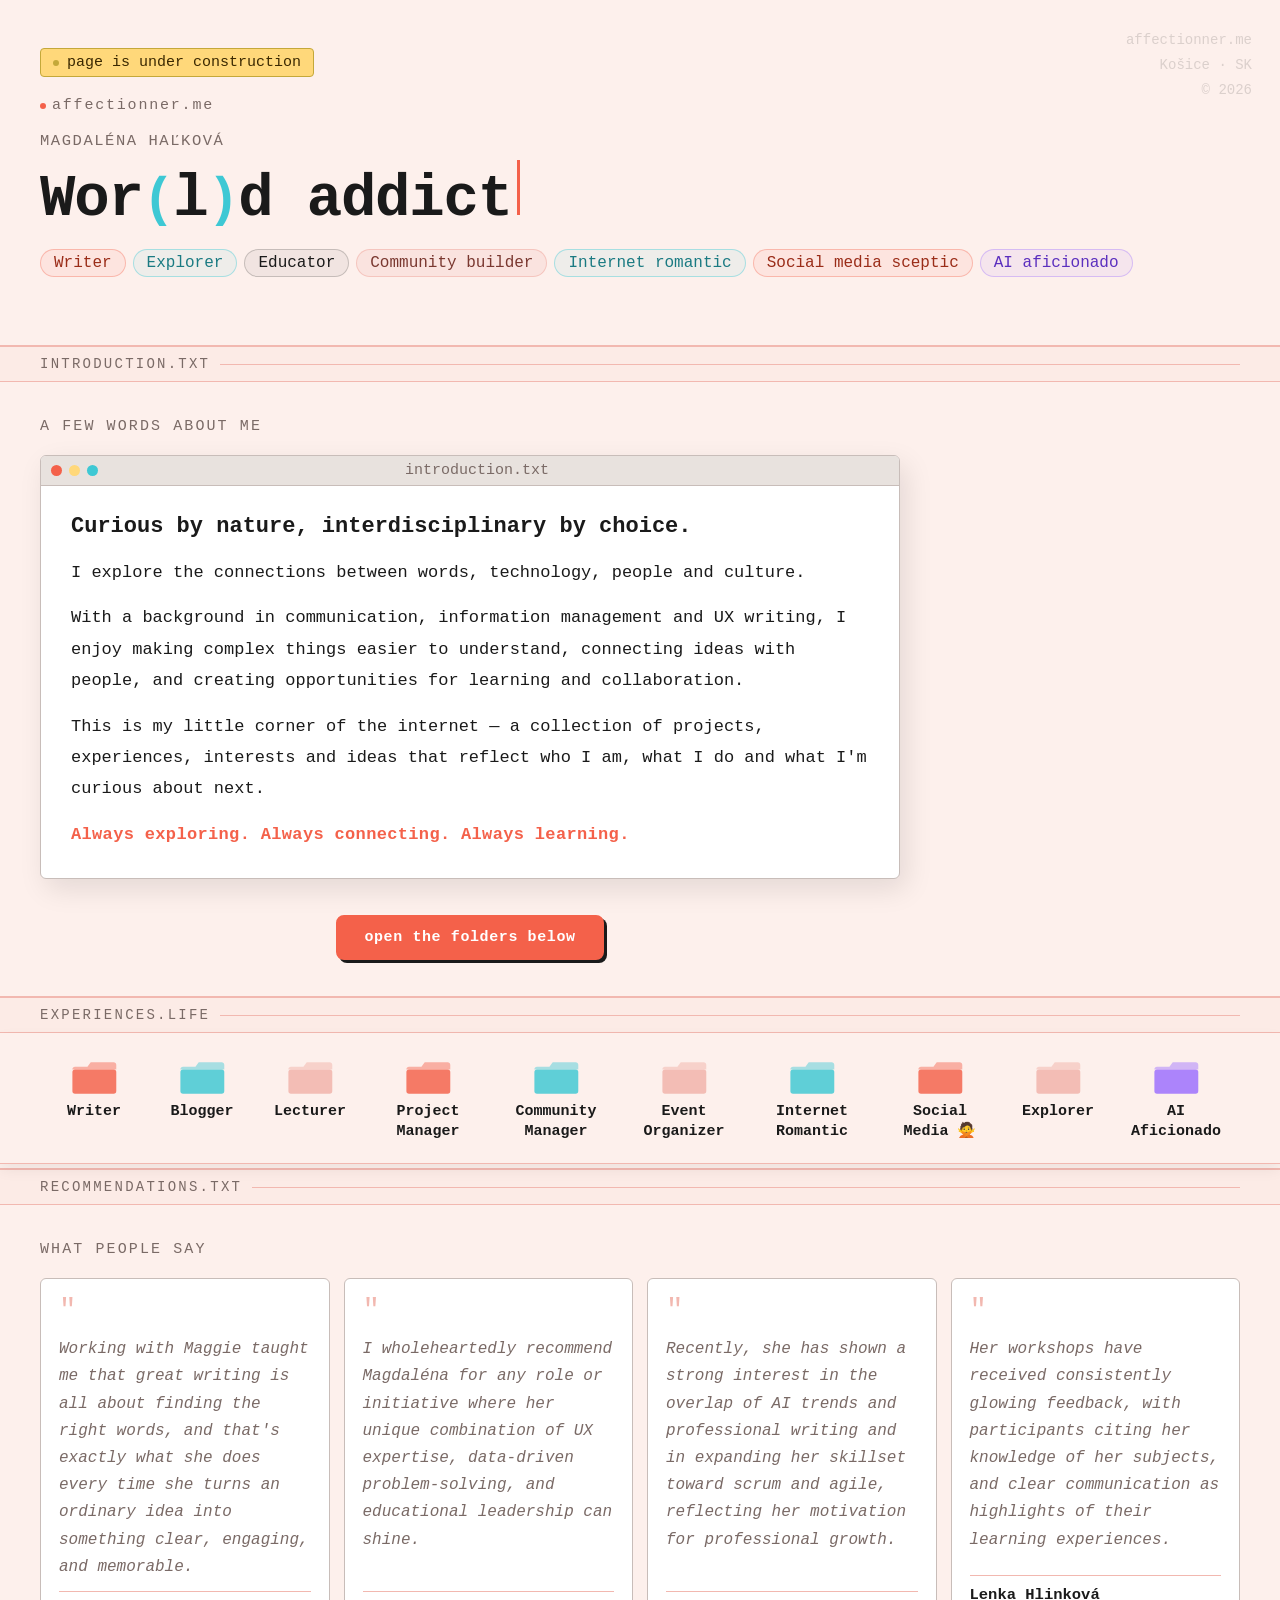
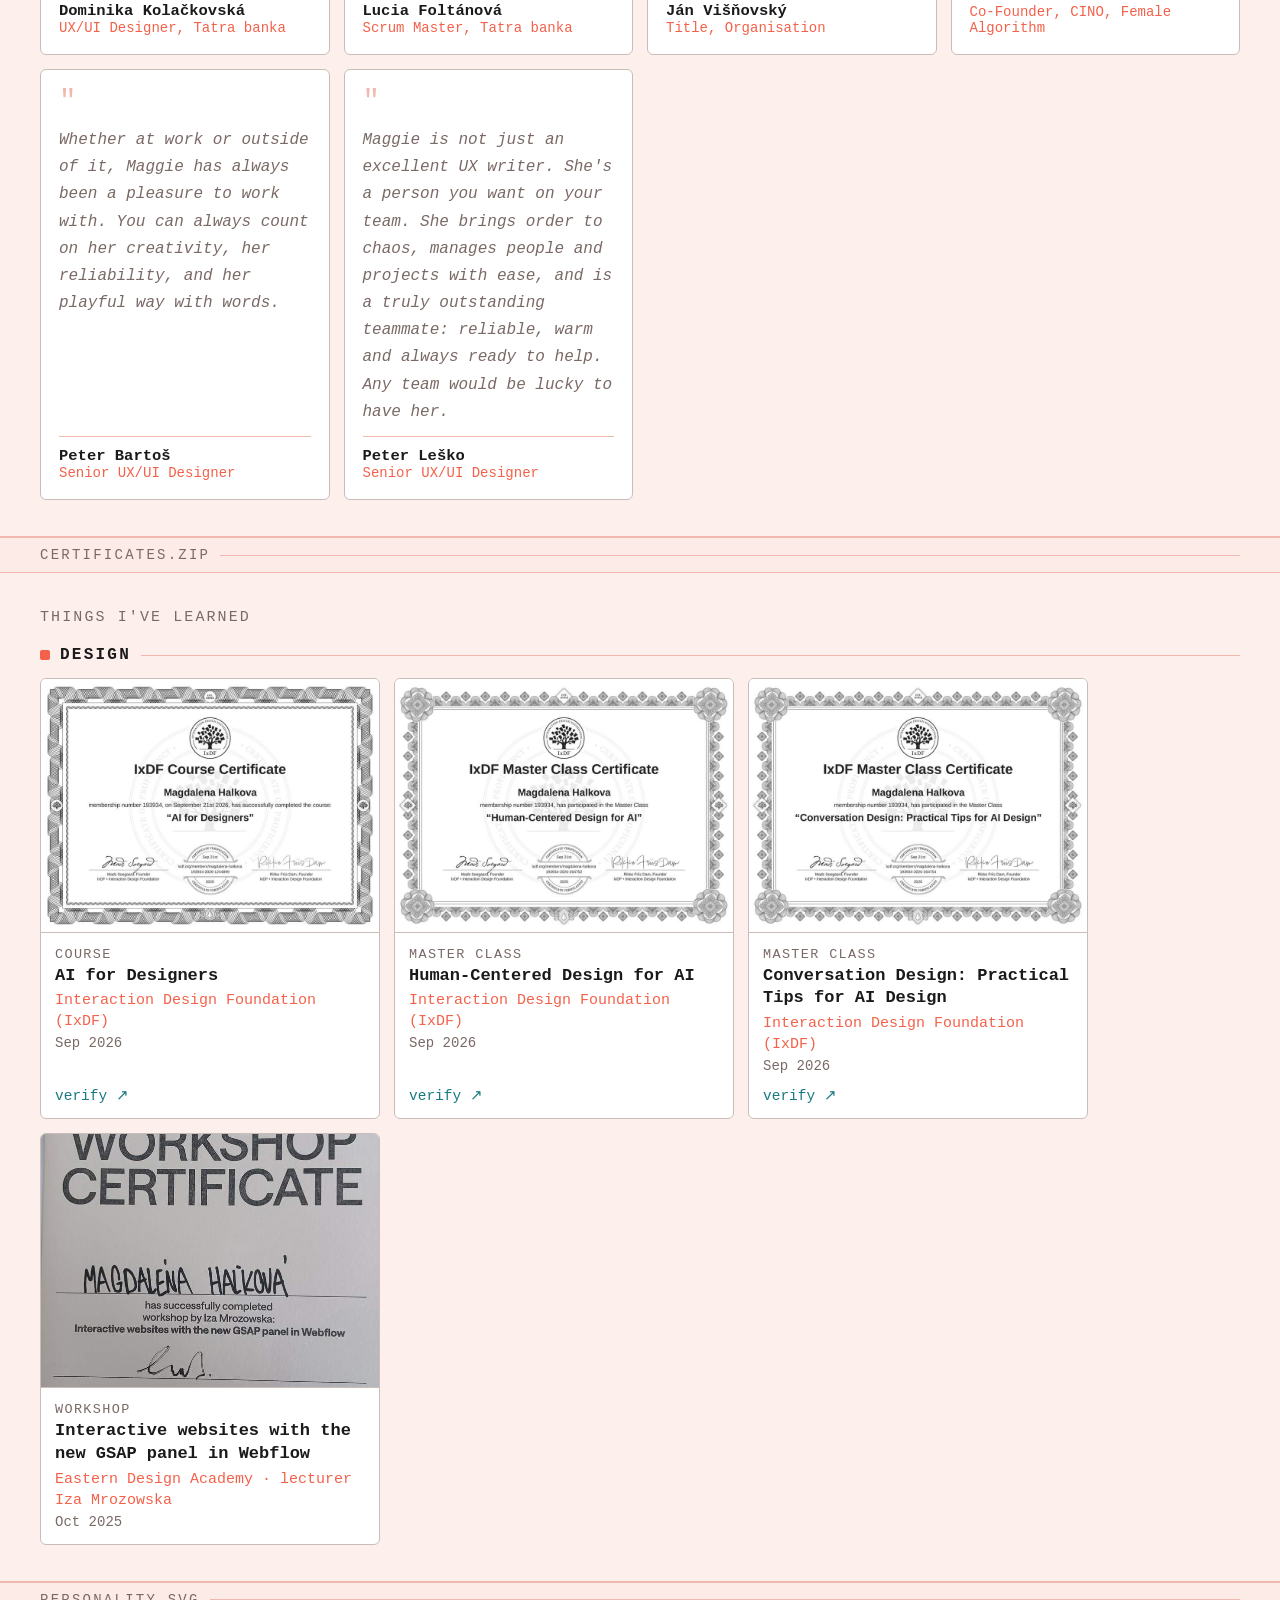
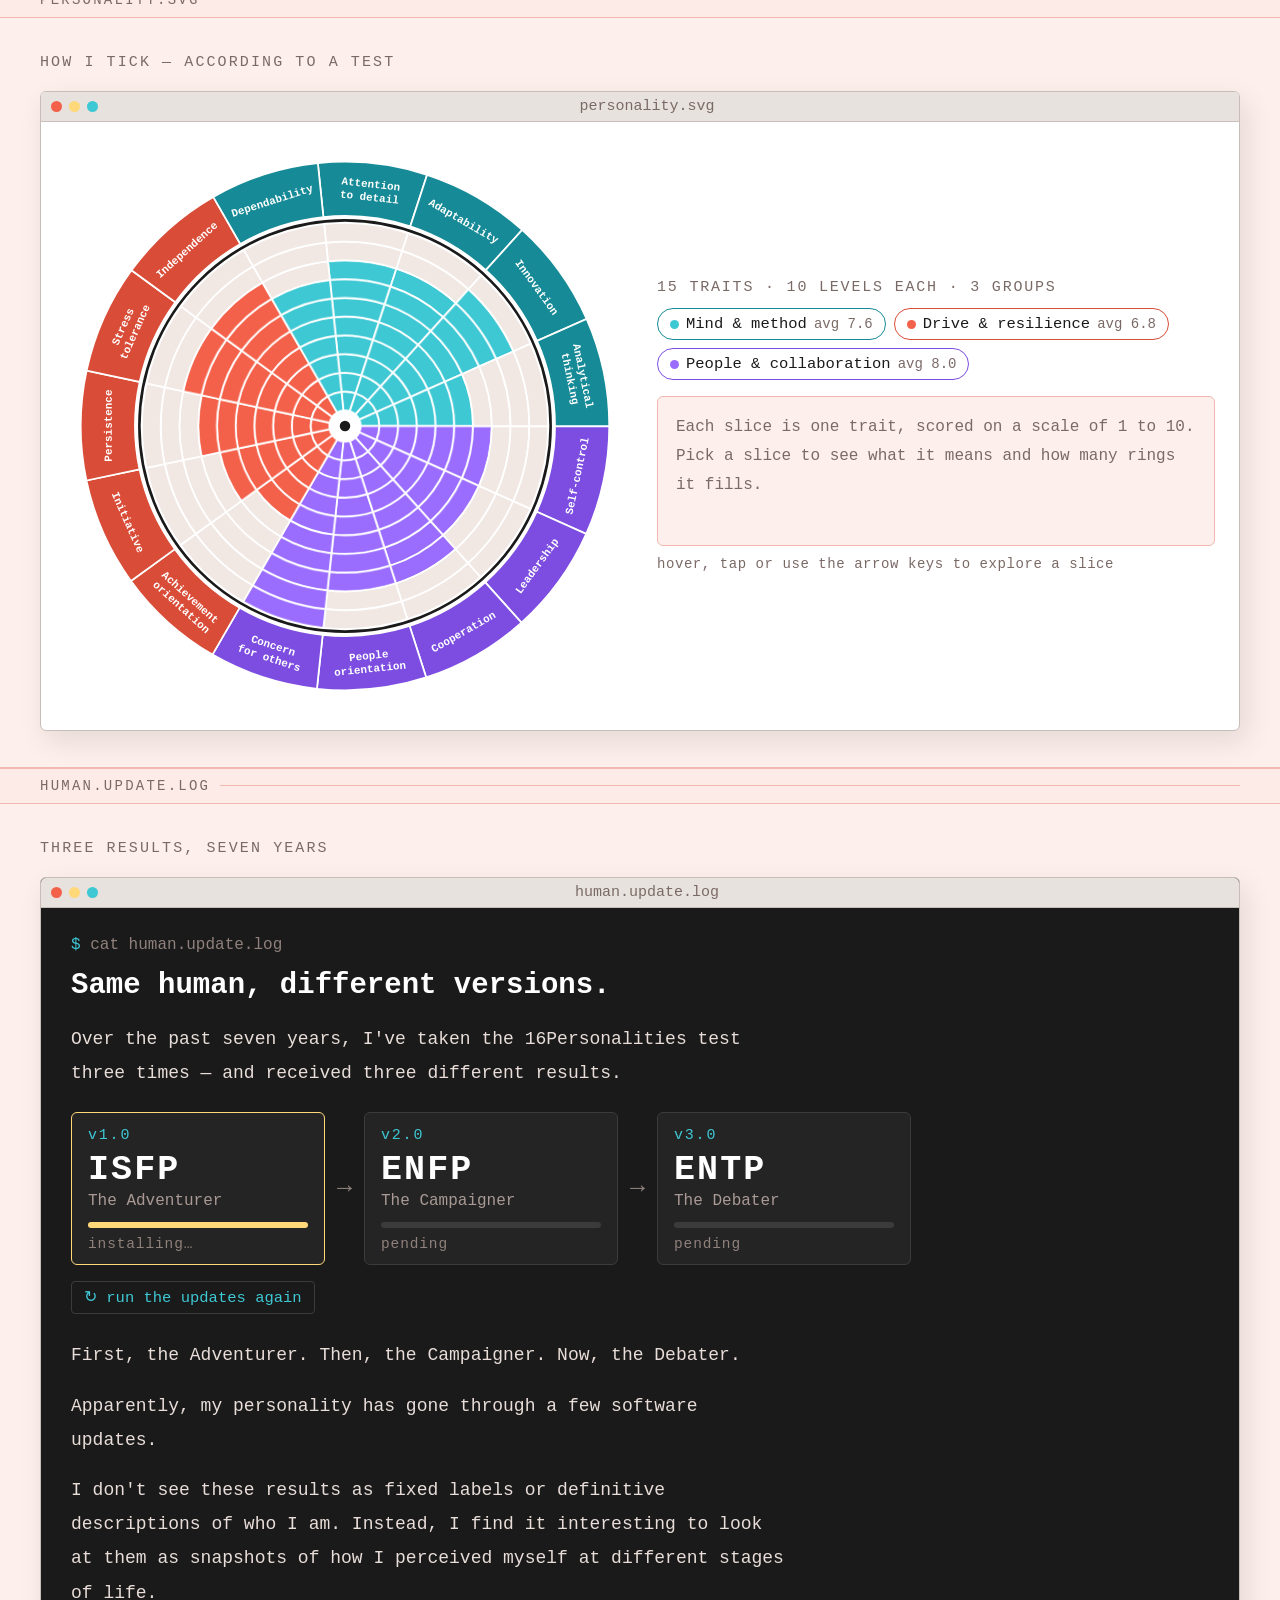
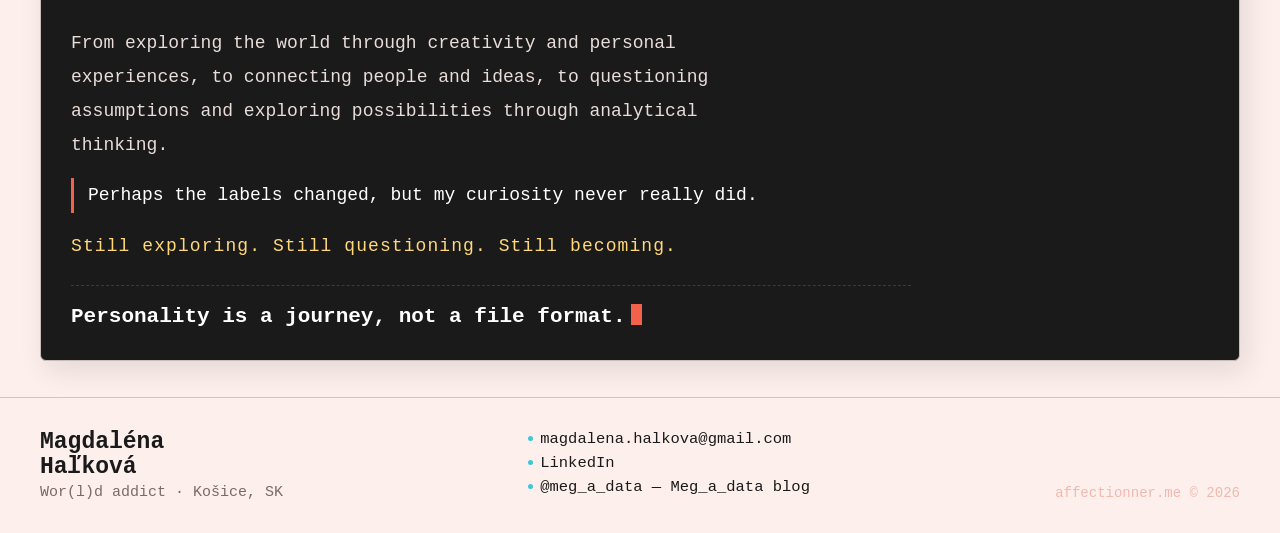
==== commit 49339b78: "Add files via upload" ====
--- a/index.html
+++ b/index.html
@@ -713,6 +713,22 @@
     .folder-btn { min-width: 88px; padding: 6px 6px; }
     .folder-icon { width: 38px; height: 30px; }
   }
+
+
+  /* ─── INTRODUCTION ─── */
+  .in-window { max-width: 860px; }
+  .in-body { padding: 26px 30px 28px; font-family: 'Courier New', monospace; }
+  .in-body p { font-size: 17px; line-height: 1.85; color: var(--dark); margin: 0 0 14px; }
+  .in-body p:last-child { margin-bottom: 0; }
+  .in-body .in-lead { font-size: 22px; font-weight: bold; line-height: 1.4; }
+  .in-body .in-motto { font-weight: bold; color: var(--coral); letter-spacing: .02em; }
+  @media (max-width: 600px) {
+    .in-body { padding: 18px 18px 20px; }
+    .in-body .in-lead { font-size: 19px; }
+    .in-body p { font-size: 15.5px; }
+  }
+
+  .in-cta { max-width: 860px; }
 </style>
 </head>
 <body>
@@ -771,11 +787,34 @@
     <span class="pill" style="background:rgba(155,109,255,.08);color:#5B2FBE;border:1px solid rgba(155,109,255,.35);">AI aficionado</span>
   </div>
 
-  <div class="hero-open-wrap">
+</div>
+
+
+<!-- ============================================================
+     INTRODUCTION — edit the text freely
+     ============================================================ -->
+<div class="sec-label">introduction.txt</div>
+<div class="section">
+  <div class="section-title">a few words about me</div>
+  <div class="pw-window in-window">
+    <div class="pw-chrome">
+      <span class="pw-dot" style="background:var(--coral)"></span>
+      <span class="pw-dot" style="background:var(--yellow)"></span>
+      <span class="pw-dot" style="background:var(--blue)"></span>
+      <span class="pw-chrome-title">introduction.txt</span>
+    </div>
+    <div class="in-body">
+      <p class="in-lead">Curious by nature, interdisciplinary by choice.</p>
+      <p>I explore the connections between words, technology, people and culture.</p>
+      <p>With a background in communication, information management and UX writing, I enjoy making complex things easier to understand, connecting ideas with people, and creating opportunities for learning and collaboration.</p>
+      <p>This is my little corner of the internet — a collection of projects, experiences, interests and ideas that reflect who I am, what I do and what I'm curious about next.</p>
+      <p class="in-motto">Always exploring. Always connecting. Always learning.</p>
+    </div>
+  </div>
+  <div class="hero-open-wrap in-cta">
     <a class="hero-open" href="#desktop">open the folders below</a>
   </div>
 </div>
-
 
 <!-- ============================================================
      ROLES DESKTOP
@@ -784,7 +823,7 @@
      To add a role: copy one folder-btn + one .win block,
      give them matching id="btn-X" and id="win-X".
      ============================================================ -->
-<div id="desktop"></div>
+<div class="sec-label" id="desktop">experiences.life</div>
 <div class="desktop">
 
   <!-- LEFT SIDEBAR — first 5 folders -->
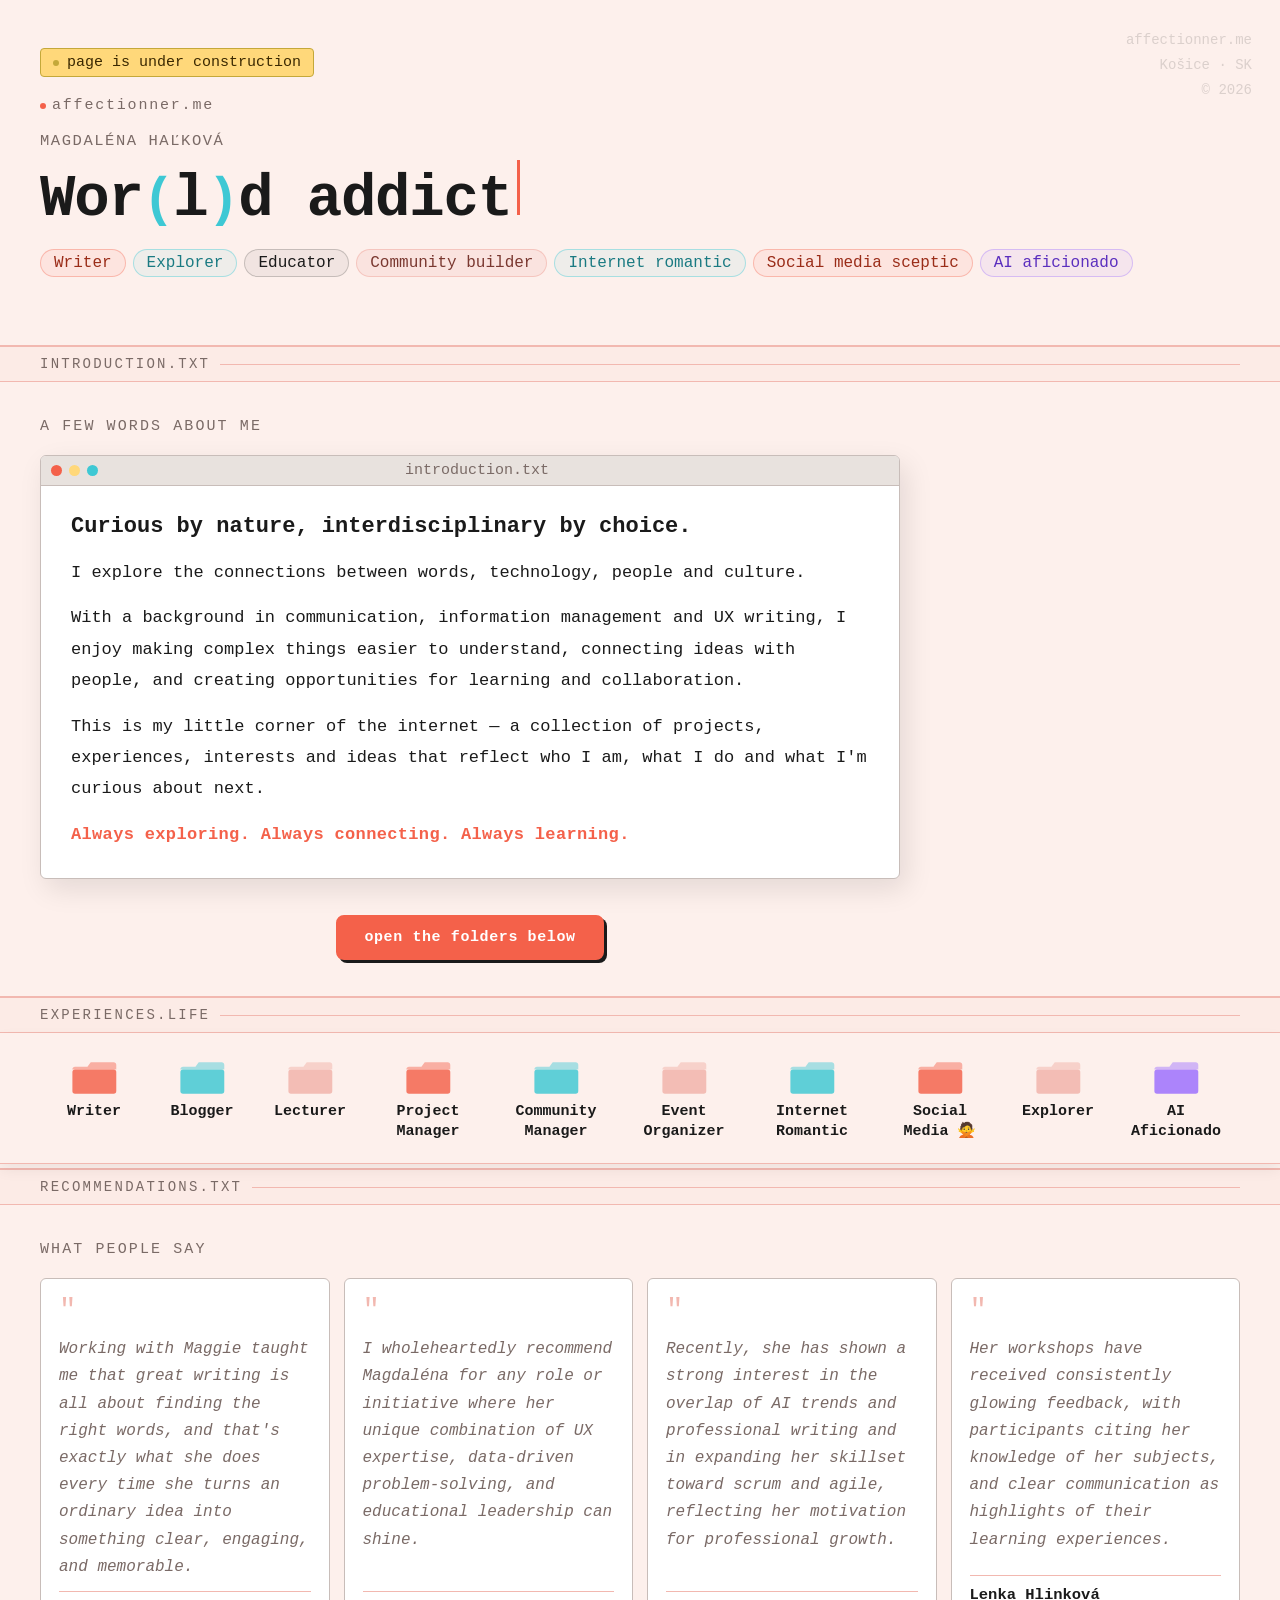
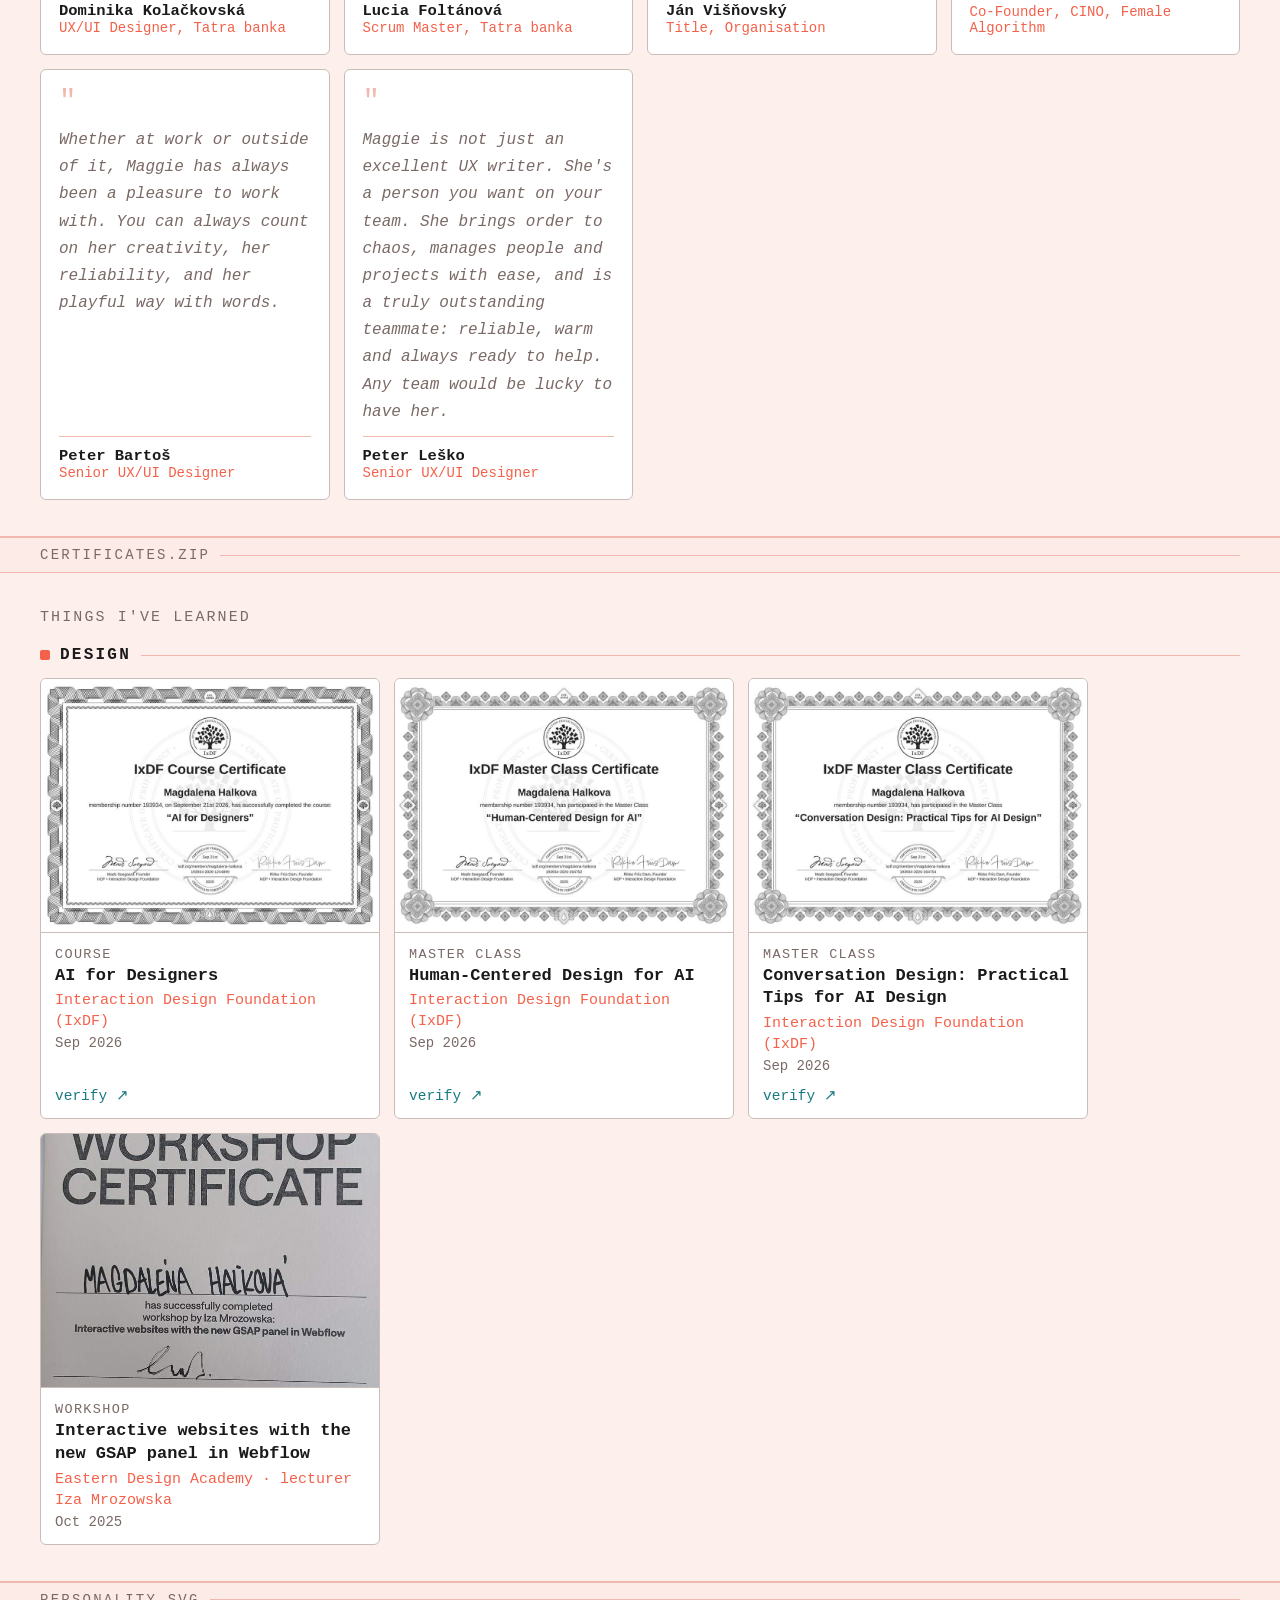
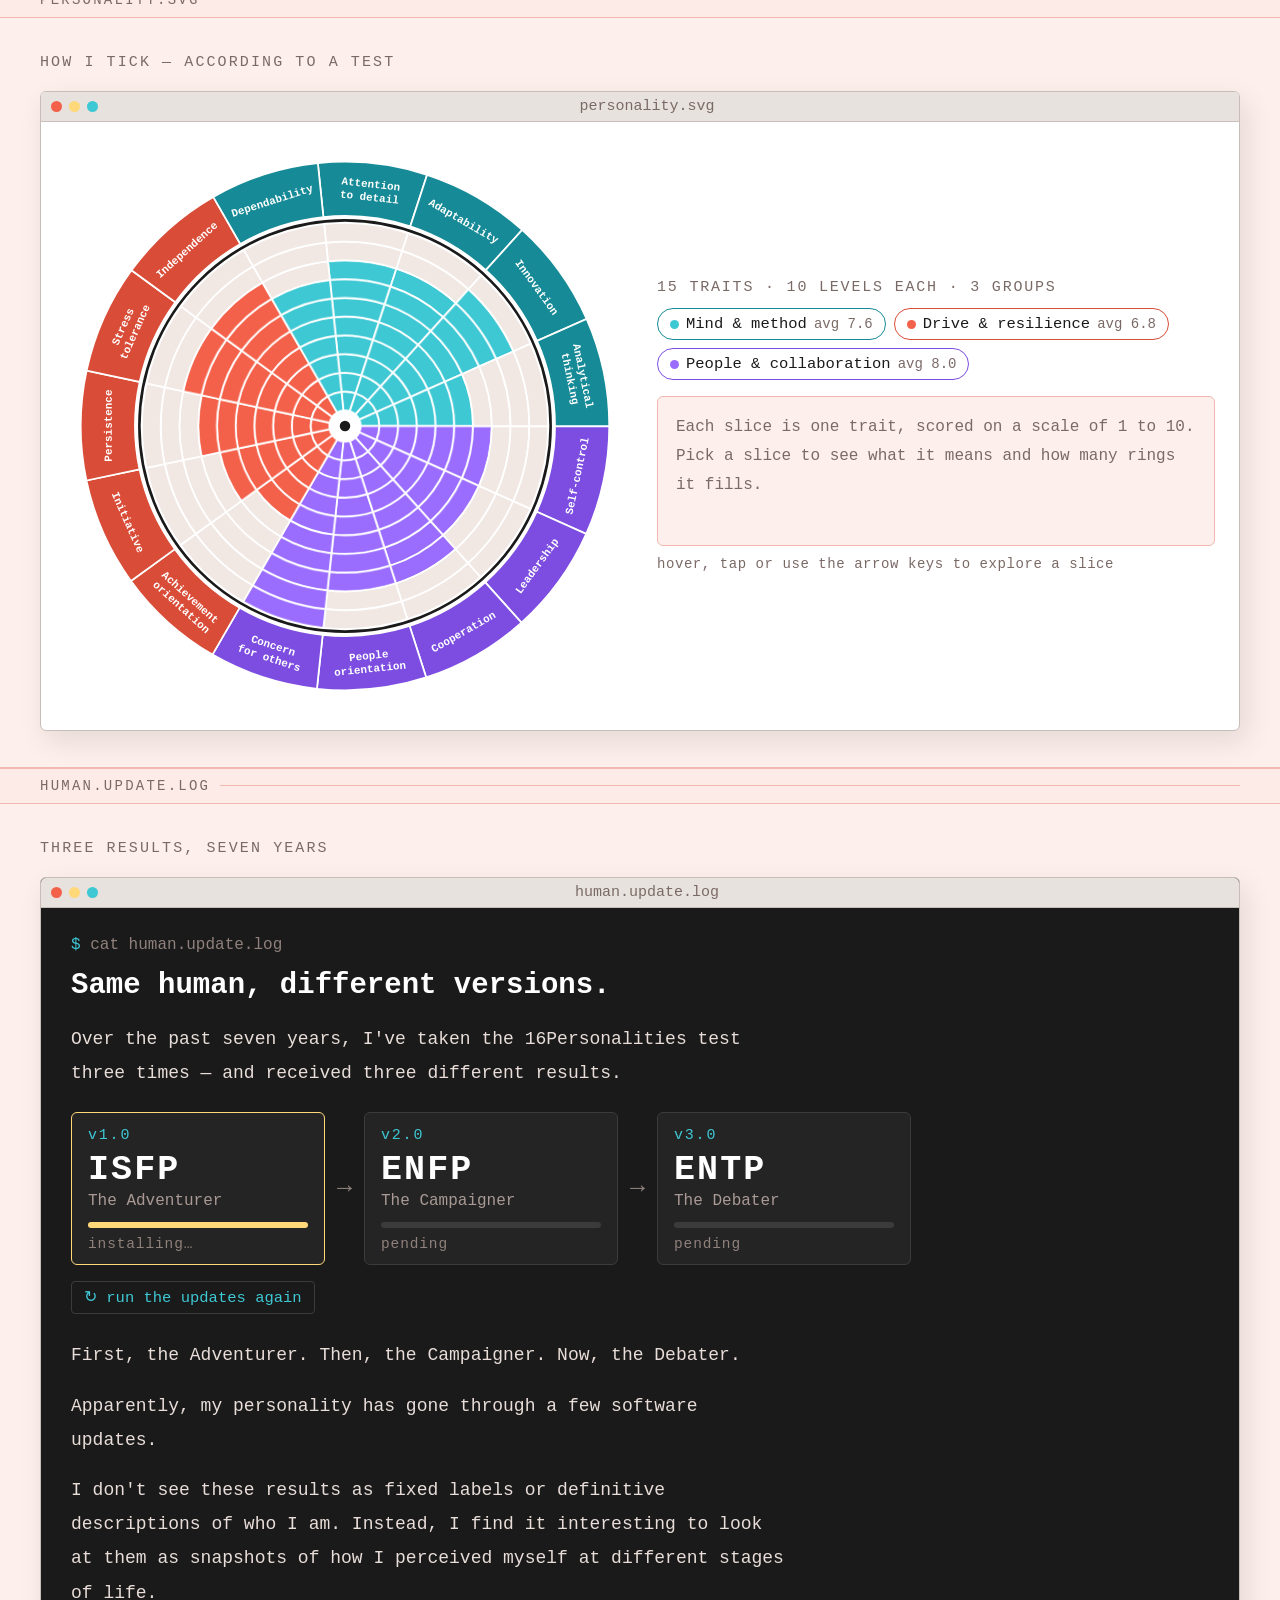
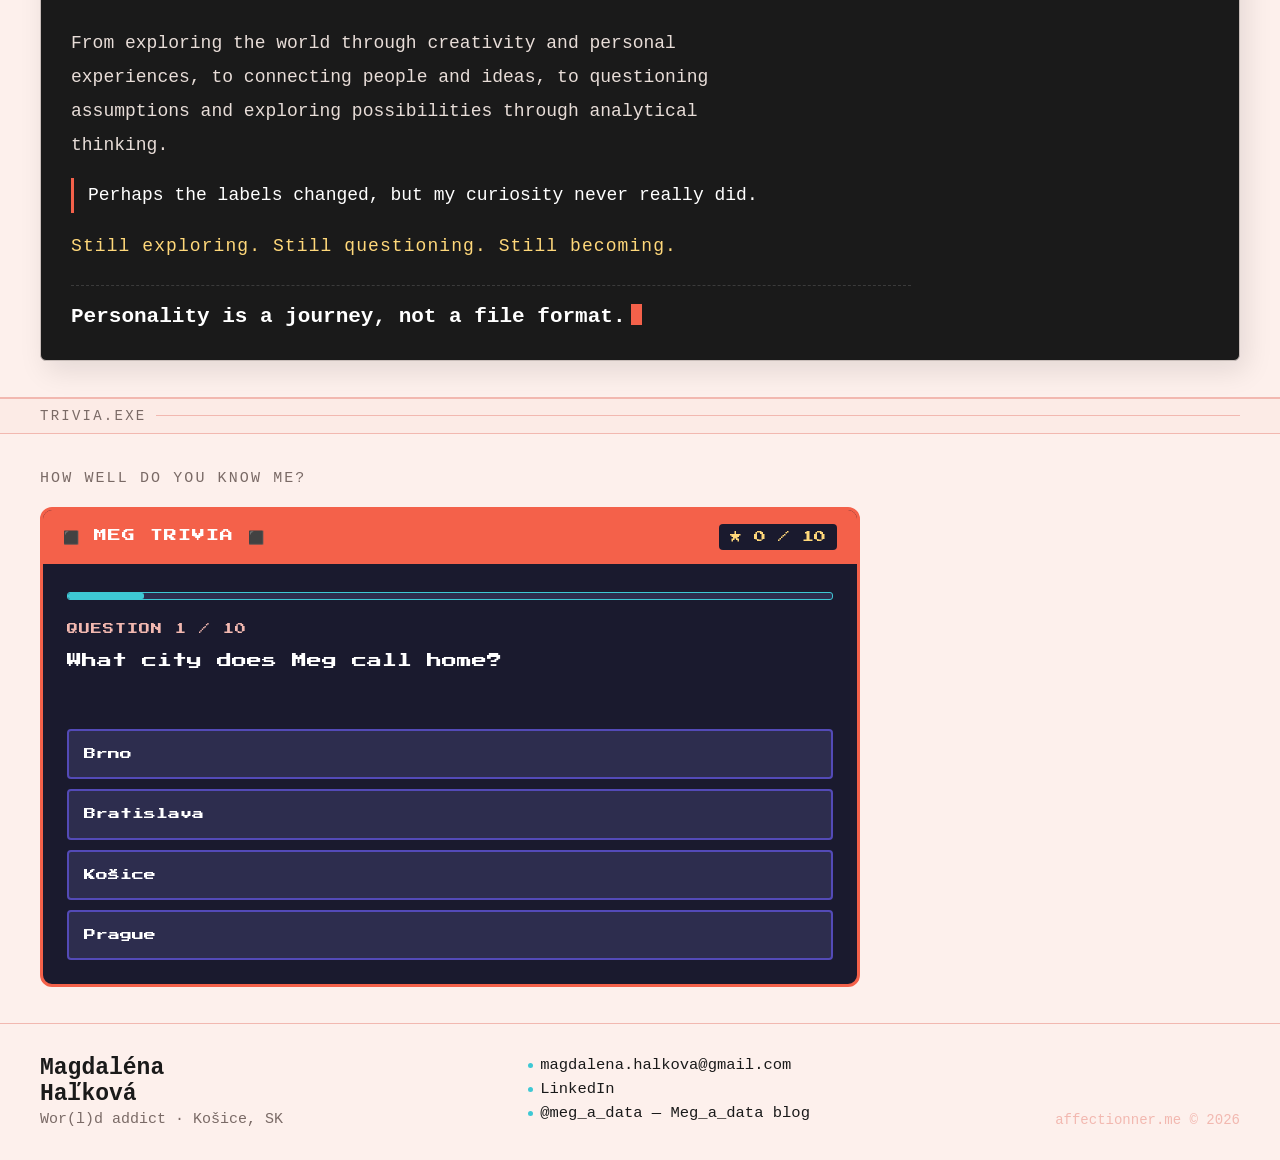
==== commit b78fca4e: "Add files via upload" ====
--- a/index.html
+++ b/index.html
@@ -729,7 +729,72 @@
   }
 
   .in-cta { max-width: 860px; }
+
+  /* ─── TRIVIA QUIZ ─── */
+  .qz-wrap { font-family: 'Press Start 2P', 'Courier New', monospace; background: #1a1a2e; border-radius: 12px; overflow: hidden; border: 3px solid #F4614A; position: relative; max-width: 820px; }
+  #qz-canvas { position: absolute; top: 0; left: 0; width: 100%; height: 100%; pointer-events: none; z-index: 10; }
+  .qz-flash { position: absolute; inset: 0; pointer-events: none; z-index: 9; opacity: 0; }
+  .qz-flash.green { background: rgba(29,158,117,.18); animation: qzFlash .5s ease-out forwards; }
+  .qz-flash.red { background: rgba(153,60,29,.22); animation: qzFlash .5s ease-out forwards; }
+  @keyframes qzFlash { from { opacity: 1; } to { opacity: 0; } }
+  .qz-header { background: #F4614A; padding: 14px 20px; display: flex; align-items: center; justify-content: space-between; gap: 12px; }
+  .qz-header-title { color: #fff; font-size: 13px; letter-spacing: 1px; }
+  .qz-score { background: #1a1a2e; color: #FFD87A; font-size: 12px; padding: 7px 11px; border-radius: 4px; white-space: nowrap; }
+  .qz-score.bump { animation: qzBump .4s ease-out; }
+  @keyframes qzBump { 0% { transform: scale(1); } 40% { transform: scale(1.3); color: #3EC8D4; } 100% { transform: scale(1); } }
+  .qz-body { padding: 28px 24px 24px; position: relative; }
+  .qz-progress-wrap { background: #2d2d4e; border-radius: 3px; height: 8px; margin-bottom: 24px; overflow: hidden; border: 1px solid #3EC8D4; }
+  .qz-progress { height: 100%; background: #3EC8D4; transition: width .4s; border-radius: 2px; }
+  .qz-num { font-size: 11px; color: #F2B8B0; margin-bottom: 12px; letter-spacing: 1px; }
+  .qz-question { font-size: 15px; color: #fff; line-height: 1.9; margin-bottom: 24px; min-height: 58px; }
+  .qz-answers { display: flex; flex-direction: column; gap: 10px; }
+  .qz-answer { font-family: inherit; font-size: 12px; background: #2d2d4e; color: #fff; border: 2px solid #534AB7; border-radius: 4px; padding: 13px 15px; cursor: pointer; text-align: left; line-height: 1.7; transition: border-color .1s, background .1s; }
+  .qz-answer:hover:not(:disabled) { background: #3d3d6e; border-color: #3EC8D4; }
+  .qz-answer:disabled { cursor: default; opacity: .88; }
+  .qz-answer.correct { background: #1D9E75; border-color: #3EC8D4; animation: qzCorrect .5s ease-out; }
+  .qz-answer.wrong { background: #993C1D; border-color: #F4614A; animation: qzShake .4s ease-out; }
+  @keyframes qzCorrect {
+    0% { transform: scale(1); box-shadow: 0 0 0 0 rgba(62,200,212,.8); }
+    30% { transform: scale(1.03); box-shadow: 0 0 0 8px rgba(62,200,212,.3); }
+    60% { transform: scale(.99); box-shadow: 0 0 0 14px rgba(62,200,212,0); }
+    100% { transform: scale(1); box-shadow: none; }
+  }
+  @keyframes qzShake {
+    0% { transform: translateX(0); } 15% { transform: translateX(-7px); } 30% { transform: translateX(7px); }
+    45% { transform: translateX(-5px); } 60% { transform: translateX(5px); } 75% { transform: translateX(-2px); } 100% { transform: translateX(0); }
+  }
+  .qz-feedback { margin-top: 16px; font-size: 11px; line-height: 1.9; min-height: 40px; display: none; animation: qzFade .3s ease-out; }
+  .qz-feedback.show { display: block; }
+  @keyframes qzFade { from { opacity: 0; transform: translateY(6px); } to { opacity: 1; transform: translateY(0); } }
+  .qz-next, .qz-replay { font-family: inherit; font-size: 12px; border: none; border-radius: 4px; padding: 13px 22px; cursor: pointer; letter-spacing: 1px; }
+  .qz-next { background: #F4614A; color: #fff; margin-top: 16px; display: none; animation: qzFade .3s ease-out; }
+  .qz-next:hover { background: #d94d38; }
+  .qz-next.show { display: inline-block; }
+  .qz-replay { background: #3EC8D4; color: #1a1a2e; }
+  .qz-replay:hover { background: #2aa8b4; }
+  .qz-result { display: none; text-align: center; padding: 8px 0; }
+  .qz-result.show { display: block; animation: qzFade .4s ease-out; }
+  .qz-sprite { display: block; font-size: 34px; margin-bottom: 14px; animation: qzBounce .6s ease-out; }
+  @keyframes qzBounce { 0% { transform: translateY(-20px); opacity: 0; } 60% { transform: translateY(4px); } 80% { transform: translateY(-4px); } 100% { transform: translateY(0); opacity: 1; } }
+  .qz-result-title { font-size: 18px; color: #FFD87A; margin-bottom: 16px; line-height: 1.8; }
+  .qz-result-score { font-size: 34px; color: #F4614A; margin-bottom: 12px; }
+  .qz-stars { font-size: 22px; color: #FFD87A; margin-bottom: 16px; }
+  .qz-result-msg { font-size: 12px; color: #F2B8B0; line-height: 2.1; margin-bottom: 24px; white-space: pre-line; }
+  @media (max-width: 600px) {
+    .qz-body { padding: 22px 16px 20px; }
+    .qz-header-title { font-size: 11px; }
+    .qz-question { font-size: 13px; }
+    .qz-answer { font-size: 11px; }
+    .qz-feedback { font-size: 10px; }
+    .qz-result-title { font-size: 15px; }
+  }
+  @media (prefers-reduced-motion: reduce) {
+    .qz-answer.correct, .qz-answer.wrong, .qz-score.bump, .qz-sprite, .qz-flash { animation: none; }
+  }
 </style>
+<link rel="preconnect" href="https://fonts.googleapis.com">
+<link rel="preconnect" href="https://fonts.gstatic.com" crossorigin>
+<link href="https://fonts.googleapis.com/css2?family=Press+Start+2P&display=swap" rel="stylesheet">
 </head>
 <body>
 
@@ -1692,6 +1757,48 @@
       <p class="hu-p hu-key">Perhaps the labels changed, but my curiosity never really did.</p>
       <p class="hu-p hu-still">Still exploring. Still questioning. Still becoming.</p>
       <div class="hu-final">Personality is a journey, not a file format.<span class="hu-cursor" aria-hidden="true"></span></div>
+    </div>
+  </div>
+</div>
+
+<!-- ============================================================
+     TRIVIA QUIZ
+     ─────────────────────────────────────────────────────────────
+     10 questions about me, answers shuffle on every play.
+     To change a question, edit the QUESTIONS list in the
+     "Trivia quiz" script block (search for QZ_EDIT):
+       q = question, a = 4 answers, correct = index of the right
+       answer (0–3), fact = text shown after answering.
+     The 8-bit font (Press Start 2P) loads from Google Fonts in
+     the <head>; without it the quiz falls back to Courier New.
+     ============================================================ -->
+<div class="sec-label">trivia.exe</div>
+<div class="section">
+  <div class="section-title">how well do you know me?</div>
+  <div class="qz-wrap" id="qz-wrap">
+    <canvas id="qz-canvas" aria-hidden="true"></canvas>
+    <div class="qz-flash" id="qz-flash" aria-hidden="true"></div>
+    <div class="qz-header">
+      <span class="qz-header-title">⬛ MEG TRIVIA ⬛</span>
+      <span class="qz-score" id="qz-score">★ 0 / 10</span>
+    </div>
+    <div class="qz-body">
+      <div id="qz-q-area">
+        <div class="qz-progress-wrap"><div class="qz-progress" id="qz-progress"></div></div>
+        <div class="qz-num" id="qz-num"></div>
+        <div class="qz-question" id="qz-question"></div>
+        <div class="qz-answers" id="qz-answers"></div>
+        <div class="qz-feedback" id="qz-feedback" aria-live="polite"></div>
+        <button type="button" class="qz-next" id="qz-next">NEXT ▶</button>
+      </div>
+      <div class="qz-result" id="qz-result">
+        <span class="qz-sprite" id="qz-sprite">🏆</span>
+        <div class="qz-result-title" id="qz-result-title"></div>
+        <div class="qz-result-score" id="qz-result-score"></div>
+        <div class="qz-stars" id="qz-stars"></div>
+        <div class="qz-result-msg" id="qz-result-msg"></div>
+        <button type="button" class="qz-replay" id="qz-replay">▶ PLAY AGAIN</button>
+      </div>
     </div>
   </div>
 </div>
@@ -2105,6 +2212,194 @@
       bar.classList.toggle('stuck', !e.isIntersecting && e.boundingClientRect.top < 0);
     }, { threshold: 0 }).observe(s);
   })();
+
+  // ── Trivia quiz ──
+  // QZ_EDIT: q = question, a = 4 answers, correct = index (0-3) of the right answer, fact = shown after answering
+  (function () {
+    const QUESTIONS = [
+      { q: "What city does Meg call home?", a: ["Bratislava", "Prague", "Košice", "Brno"], correct: 2,
+        fact: "Košice — Slovakia's second-largest city and a creative industry hub!" },
+      { q: "What is the name of Meg's personal blog about internet history and tech sociology?", a: ["DataMeg", "Meg_a_data", "InternetDiary", "TechSociologist"], correct: 1,
+        fact: "Meg_a_data — long-form for people who still read long things." },
+      { q: "How many countries did Meg write UX copy for at Tatra banka / RBI?", a: ["7 countries", "10 countries", "13 countries", "20 countries"], correct: 2,
+        fact: "13 countries — in English and Slovak, using Lokalise and Localazy." },
+      { q: "What style of dance did Meg teach in Košice?", a: ["Salsa", "Lindy Hop", "Tango", "Ballet"], correct: 1,
+        fact: "Lindy Hop! She co-founded the swing dance community in Košice and taught for two years. Now she's exploring ballet." },
+      { q: "What is Meg's LinkedIn handle and personal brand name?", a: ["megwriter", "halkova_me", "affectionner", "wordaddict"], correct: 2,
+        fact: "Affectionner — French for 'to be fond of'. Literary and internet-native." },
+      { q: "What was the topic of Meg's MA thesis?", a: ["Amateur videos on the internet", "AI ethics in media", "Information literacy on social media among seniors", "Digital citizenship in schools"], correct: 2,
+        fact: "University of Žilina, 2020 — digital education meets media studies." },
+      { q: "How many in-house conferences did Meg organise at RBI in two years?", a: ["2", "3", "5", "8"], correct: 2,
+        fact: "Five conferences for 80+ international designers. Good events feel effortless — with good teamwork!" },
+      { q: "What is Meg's personal tagline?", a: ["Word Nerd", "Internet Lover", "Wor(l)d addict", "Digital Nomad"], correct: 2,
+        fact: "Wor(l)d addict — the (l) works overtime. Words AND worlds." },
+      { q: "Which Samuel Beckett quote appears on Meg's CV?", a: ["I can't go on, I'll go on.", "Ever tried. Ever failed. No matter. Try again. Fail again. Fail better.", "Words are all we have.", "Habit is a great deadener."], correct: 1,
+        fact: "The quintessential Beckett — resilience, iteration, and beautiful chaos." },
+      { q: "What organisation is Meg currently Secretary of?", a: ["Slovak Journalists Association", "Erasmus+ Network Slovakia", "Slovak User Experience Association", "Creative Industry Košice"], correct: 2,
+        fact: "The Slovak UX Association — where people meet and share." }
+    ];
+
+    const $ = id => document.getElementById(id);
+    const wrap = $('qz-wrap');
+    if (!wrap) return;
+    const canvas = $('qz-canvas');
+    const ctx = canvas.getContext ? canvas.getContext('2d') : null;
+    const reduce = window.matchMedia && window.matchMedia('(prefers-reduced-motion: reduce)').matches;
+    const total = QUESTIONS.length;
+    let current = 0, score = 0, answered = false;
+
+    // ── particles ──
+    let particles = [], raf = 0;
+    function resizeCanvas() { canvas.width = wrap.offsetWidth; canvas.height = wrap.offsetHeight; }
+    function Particle(x, y, color, type) {
+      this.x = x; this.y = y; this.color = color; this.type = type;
+      this.size = Math.random() * 6 + 3;
+      this.vx = (Math.random() - 0.5) * (type === 'star' ? 6 : 5);
+      this.vy = Math.random() * -7 - 2;
+      this.life = 1;
+      this.decay = Math.random() * 0.025 + 0.018;
+      this.rot = Math.random() * Math.PI * 2;
+      this.rotSpeed = (Math.random() - 0.5) * 0.15;
+    }
+    Particle.prototype.update = function () {
+      this.x += this.vx; this.vy += 0.25; this.y += this.vy;
+      this.life -= this.decay; this.rot += this.rotSpeed; this.vx *= 0.98;
+    };
+    Particle.prototype.draw = function () {
+      ctx.save();
+      ctx.globalAlpha = Math.max(0, this.life);
+      ctx.translate(this.x, this.y);
+      ctx.rotate(this.rot);
+      ctx.fillStyle = this.color;
+      if (this.type === 'star') { ctx.font = (this.size * 2.5) + 'px serif'; ctx.fillText('★', -this.size, this.size); }
+      else if (this.type === 'pixel') { ctx.fillRect(-this.size / 2, -this.size / 2, this.size, this.size); }
+      else { ctx.beginPath(); ctx.arc(0, 0, this.size / 2, 0, Math.PI * 2); ctx.fill(); }
+      ctx.restore();
+    };
+    function burst(kind) {
+      if (!ctx || reduce) return;
+      resizeCanvas();
+      cancelAnimationFrame(raf);
+      particles = [];
+      const cx = canvas.width / 2, cy = canvas.height * 0.55;
+      if (kind === 'correct') {
+        const colors = ['#3EC8D4', '#FFD87A', '#F2B8B0', '#9B6DFF', '#ffffff'];
+        const types = ['star', 'pixel', 'circle'];
+        for (let i = 0; i < 48; i++) {
+          particles.push(new Particle(cx + (Math.random() - 0.5) * 120, cy + (Math.random() - 0.5) * 40,
+            colors[Math.floor(Math.random() * colors.length)], types[i % 3]));
+        }
+      } else {
+        const colors = ['#F4614A', '#993C1D', '#FFD87A', '#ff6b6b'];
+        for (let i = 0; i < 30; i++) {
+          particles.push(new Particle(cx + (Math.random() - 0.5) * 100, cy + (Math.random() - 0.5) * 30,
+            colors[Math.floor(Math.random() * colors.length)], 'pixel'));
+        }
+      }
+      (function tick() {
+        ctx.clearRect(0, 0, canvas.width, canvas.height);
+        particles = particles.filter(p => p.life > 0);
+        particles.forEach(p => { p.update(); p.draw(); });
+        if (particles.length) raf = requestAnimationFrame(tick); else ctx.clearRect(0, 0, canvas.width, canvas.height);
+      })();
+    }
+    function flash(kind) {
+      const el = $('qz-flash');
+      el.className = 'qz-flash';
+      void el.offsetWidth;
+      el.className = 'qz-flash ' + (kind === 'correct' ? 'green' : 'red');
+    }
+
+    // ── quiz flow ──
+    const shuffle = arr => arr.map(v => [Math.random(), v]).sort((a, b) => a[0] - b[0]).map(x => x[1]);
+    function setScore() { $('qz-score').textContent = '★ ' + score + ' / ' + total; }
+
+    function loadQ() {
+      const q = QUESTIONS[current];
+      $('qz-num').textContent = 'QUESTION ' + (current + 1) + ' / ' + total;
+      $('qz-question').textContent = q.q;
+      $('qz-progress').style.width = ((current + 1) / total * 100) + '%';
+      const fb = $('qz-feedback'); fb.classList.remove('show'); fb.textContent = '';
+      $('qz-next').classList.remove('show');
+      answered = false;
+      if (ctx) { particles = []; ctx.clearRect(0, 0, canvas.width, canvas.height); }
+      const order = shuffle([0, 1, 2, 3]);
+      const correctPos = order.indexOf(q.correct);
+      const box = $('qz-answers');
+      box.innerHTML = '';
+      order.forEach((orig, pos) => {
+        const b = document.createElement('button');
+        b.type = 'button';
+        b.className = 'qz-answer';
+        b.textContent = q.a[orig];
+        b.addEventListener('click', () => answer(pos, correctPos, q.fact));
+        box.appendChild(b);
+      });
+    }
+
+    function answer(chosen, correctPos, fact) {
+      if (answered) return;
+      answered = true;
+      const btns = document.querySelectorAll('#qz-answers .qz-answer');
+      btns.forEach(b => { b.disabled = true; });
+      const fb = $('qz-feedback');
+      if (chosen === correctPos) {
+        score++;
+        btns[chosen].classList.add('correct');
+        fb.textContent = '✓ CORRECT! ' + fact;
+        fb.style.color = '#3EC8D4';
+        flash('correct');
+        setTimeout(() => burst('correct'), 80);
+        const sb = $('qz-score');
+        setScore();
+        sb.classList.remove('bump'); void sb.offsetWidth; sb.classList.add('bump');
+      } else {
+        btns[chosen].classList.add('wrong');
+        btns[correctPos].classList.add('correct');
+        fb.textContent = '✗ NOT QUITE. ' + fact;
+        fb.style.color = '#F2B8B0';
+        flash('wrong');
+        setTimeout(() => burst('wrong'), 80);
+      }
+      fb.classList.add('show');
+      if (current < total - 1) $('qz-next').classList.add('show');
+      else setTimeout(showResult, 1600);
+    }
+
+    function showResult() {
+      $('qz-q-area').style.display = 'none';
+      $('qz-result').classList.add('show');
+      $('qz-result-score').textContent = score + ' / ' + total;
+      const pct = score / total;
+      let sprite, title, msg, stars;
+      if (pct === 1)       { sprite = '🏆'; stars = '★★★★★'; title = 'PERFECT SCORE!'; msg = "You know Meg better than her CV does.\nAre you sure you haven't met?"; }
+      else if (pct >= 0.8) { sprite = '⭐'; stars = '★★★★☆'; title = 'IMPRESSIVE!'; msg = "You clearly paid attention.\nCheck the blog for extra credit."; }
+      else if (pct >= 0.6) { sprite = '🎮'; stars = '★★★☆☆'; title = 'NOT BAD!'; msg = "Solid effort. Browse the folders above\nto fill in the gaps."; }
+      else if (pct >= 0.4) { sprite = '📖'; stars = '★★☆☆☆'; title = 'KEEP EXPLORING'; msg = "There's more to Meg than meets the eye.\nTry again after reading the full page!"; }
+      else                 { sprite = '🕹️'; stars = '★☆☆☆☆'; title = 'GAME OVER?'; msg = "Bold attempt. The folders above\nare your study guide. Good luck!"; }
+      $('qz-sprite').textContent = sprite;
+      $('qz-result-title').textContent = title;
+      $('qz-stars').textContent = stars;
+      $('qz-result-msg').textContent = msg;
+      setTimeout(() => burst('correct'), 300);
+    }
+
+    function restart() {
+      current = 0; score = 0; answered = false;
+      setScore();
+      $('qz-result').classList.remove('show');
+      $('qz-q-area').style.display = '';
+      if (ctx) { particles = []; ctx.clearRect(0, 0, canvas.width, canvas.height); }
+      loadQ();
+    }
+
+    $('qz-next').addEventListener('click', () => { current++; loadQ(); });
+    $('qz-replay').addEventListener('click', restart);
+    window.addEventListener('resize', () => { if (ctx) resizeCanvas(); });
+    resizeCanvas();
+    setScore();
+    loadQ();
+  })();
 </script>
 
 </body>
